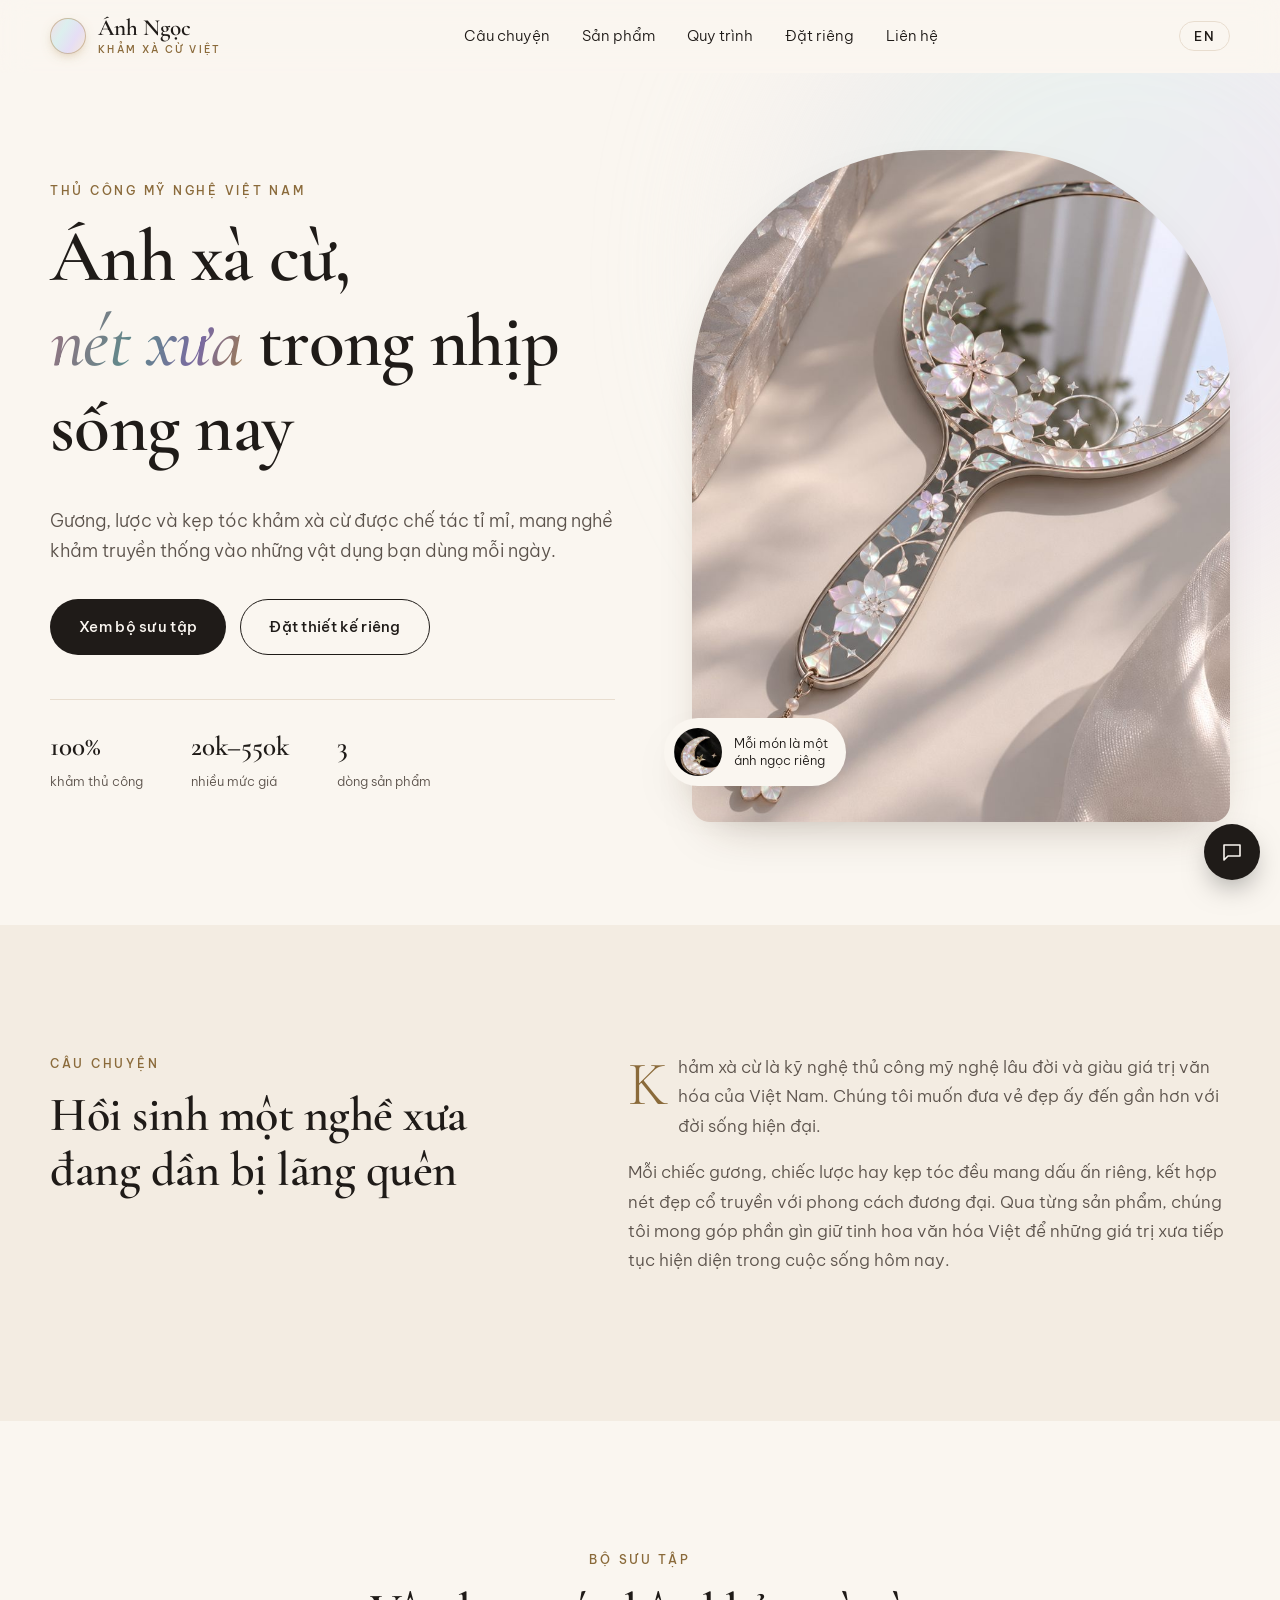
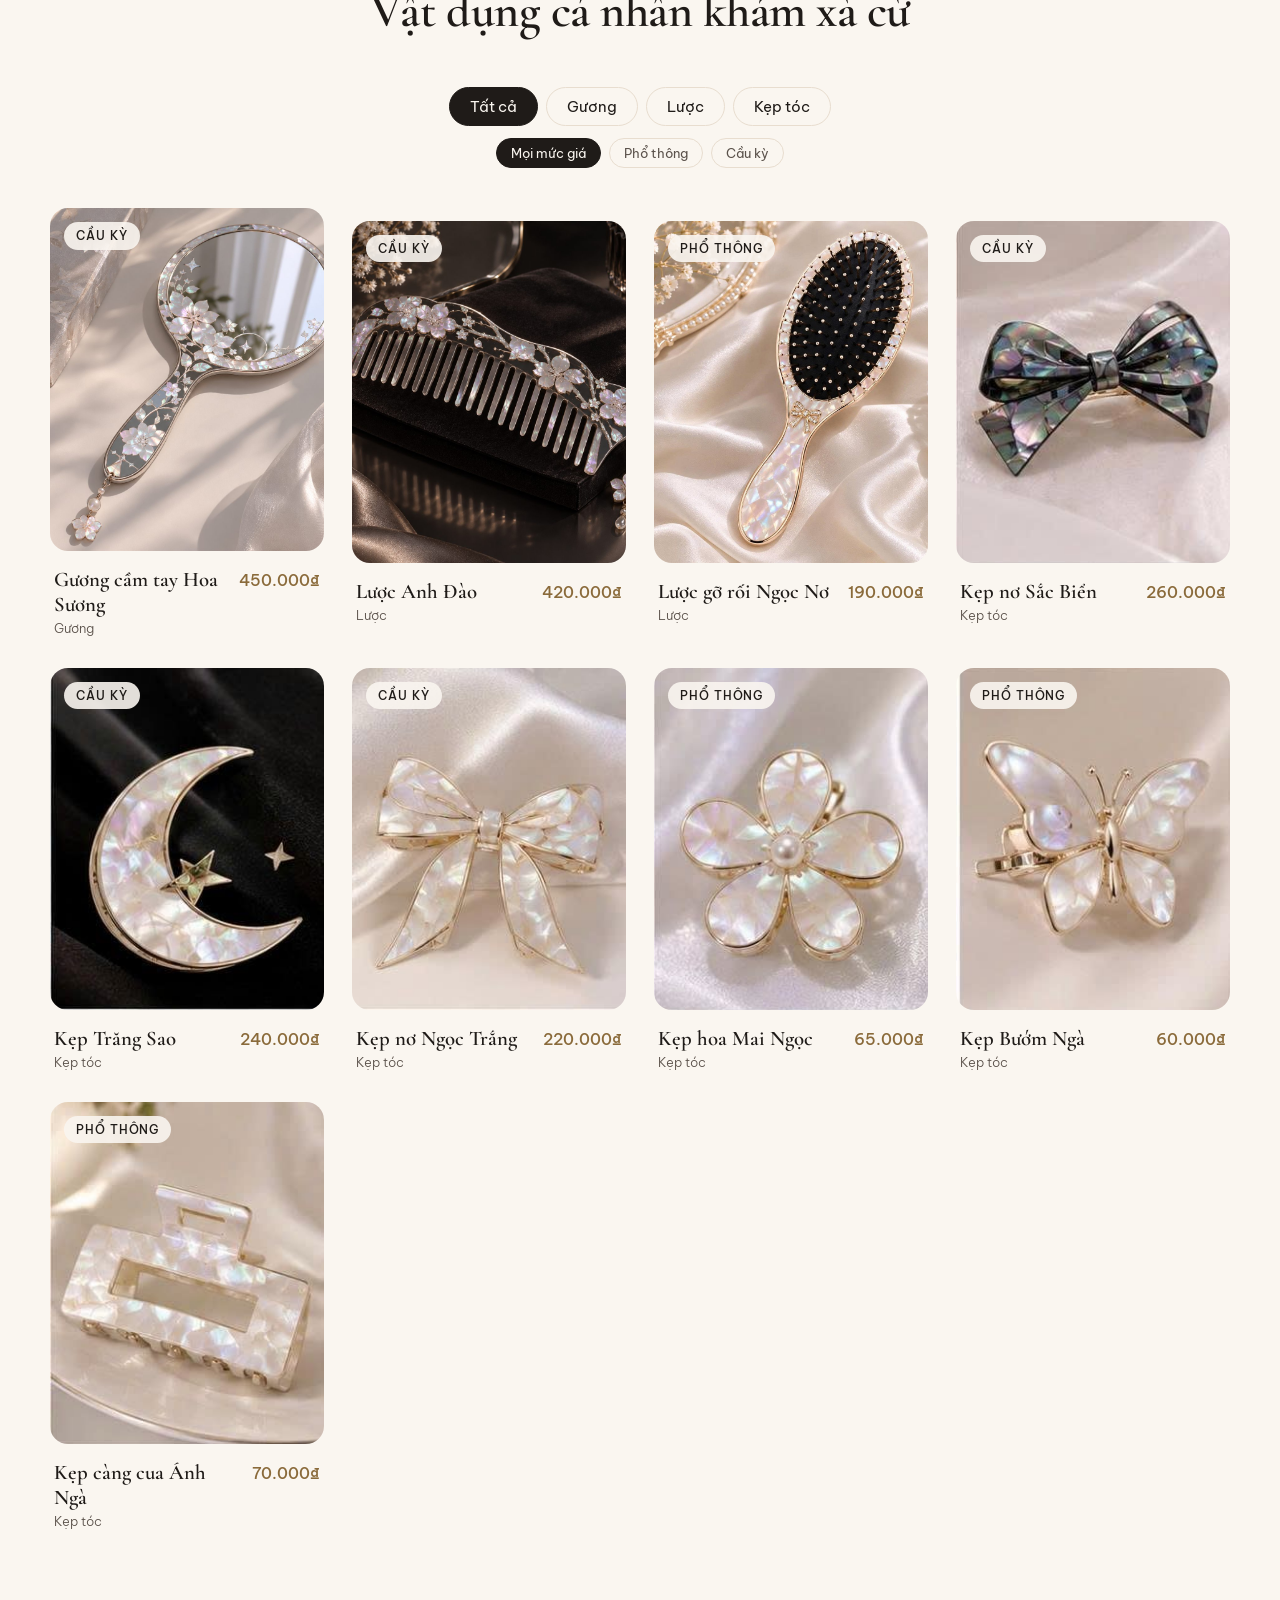
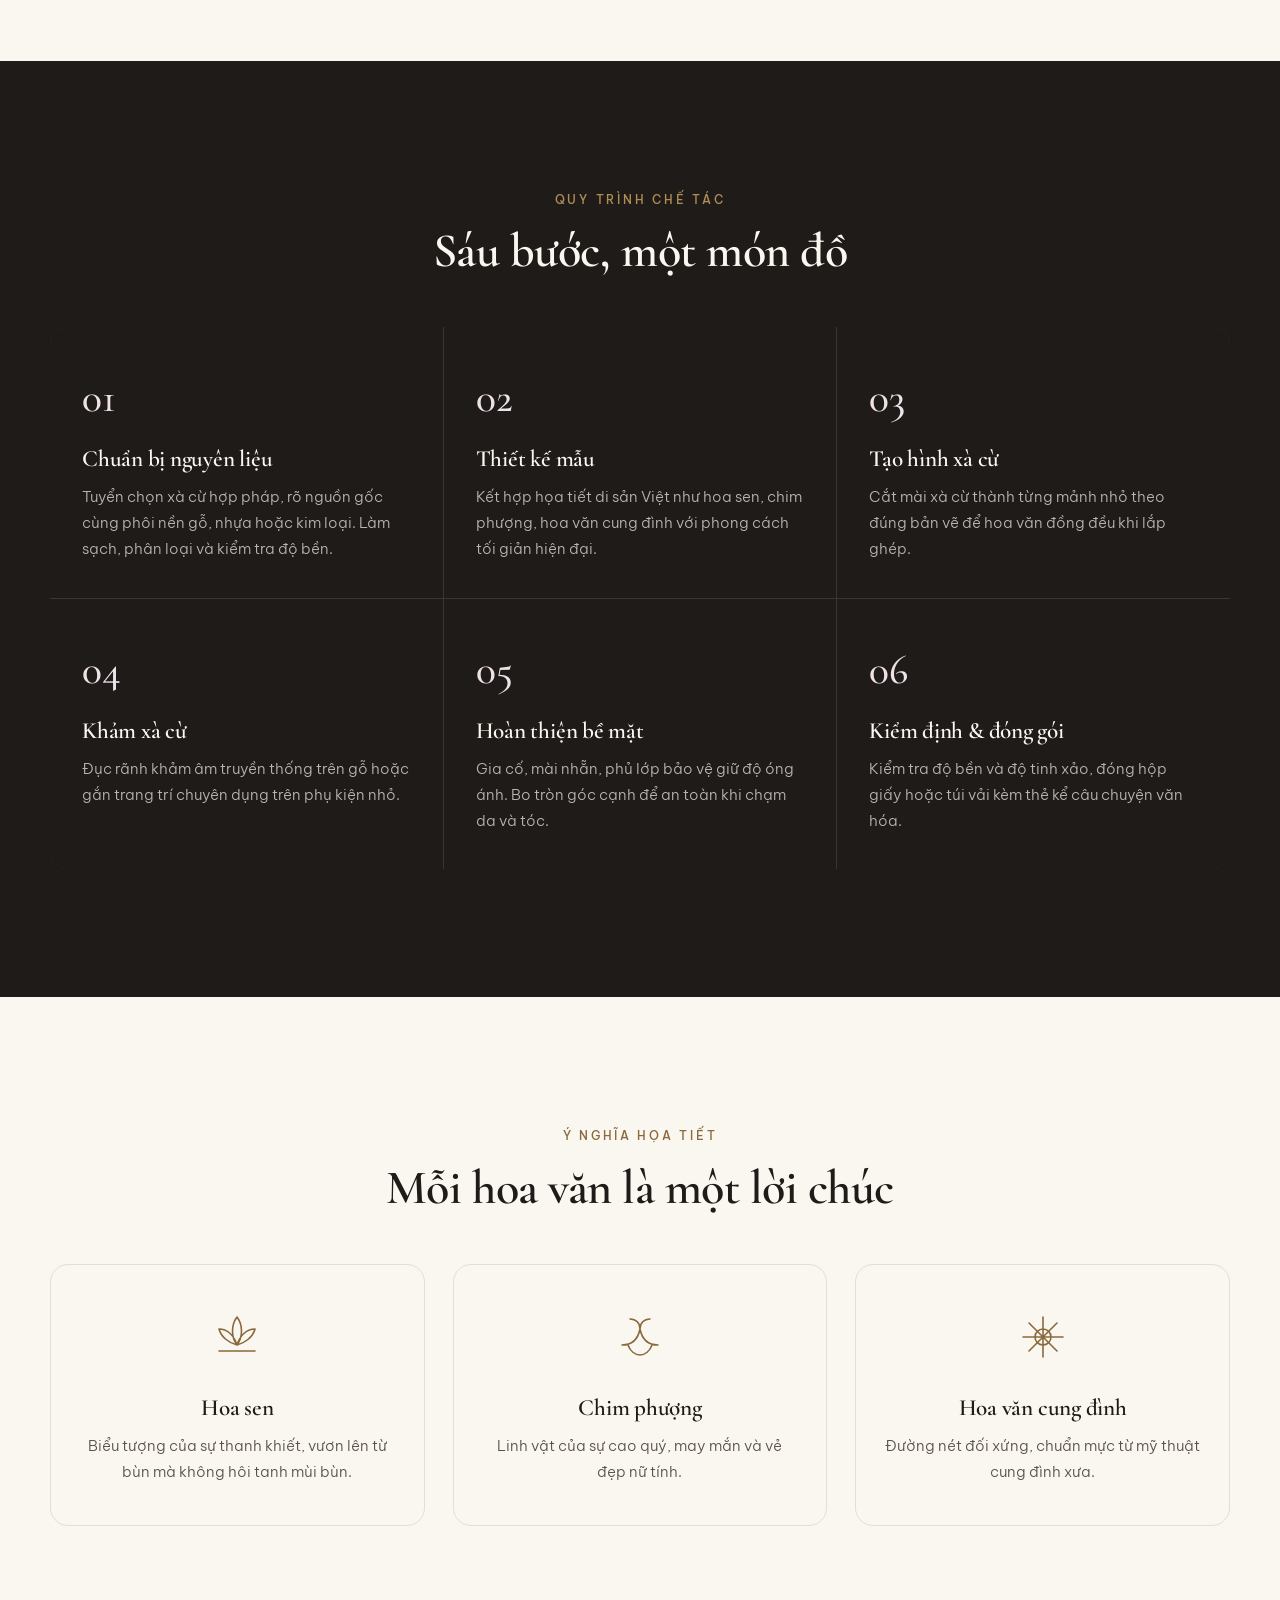
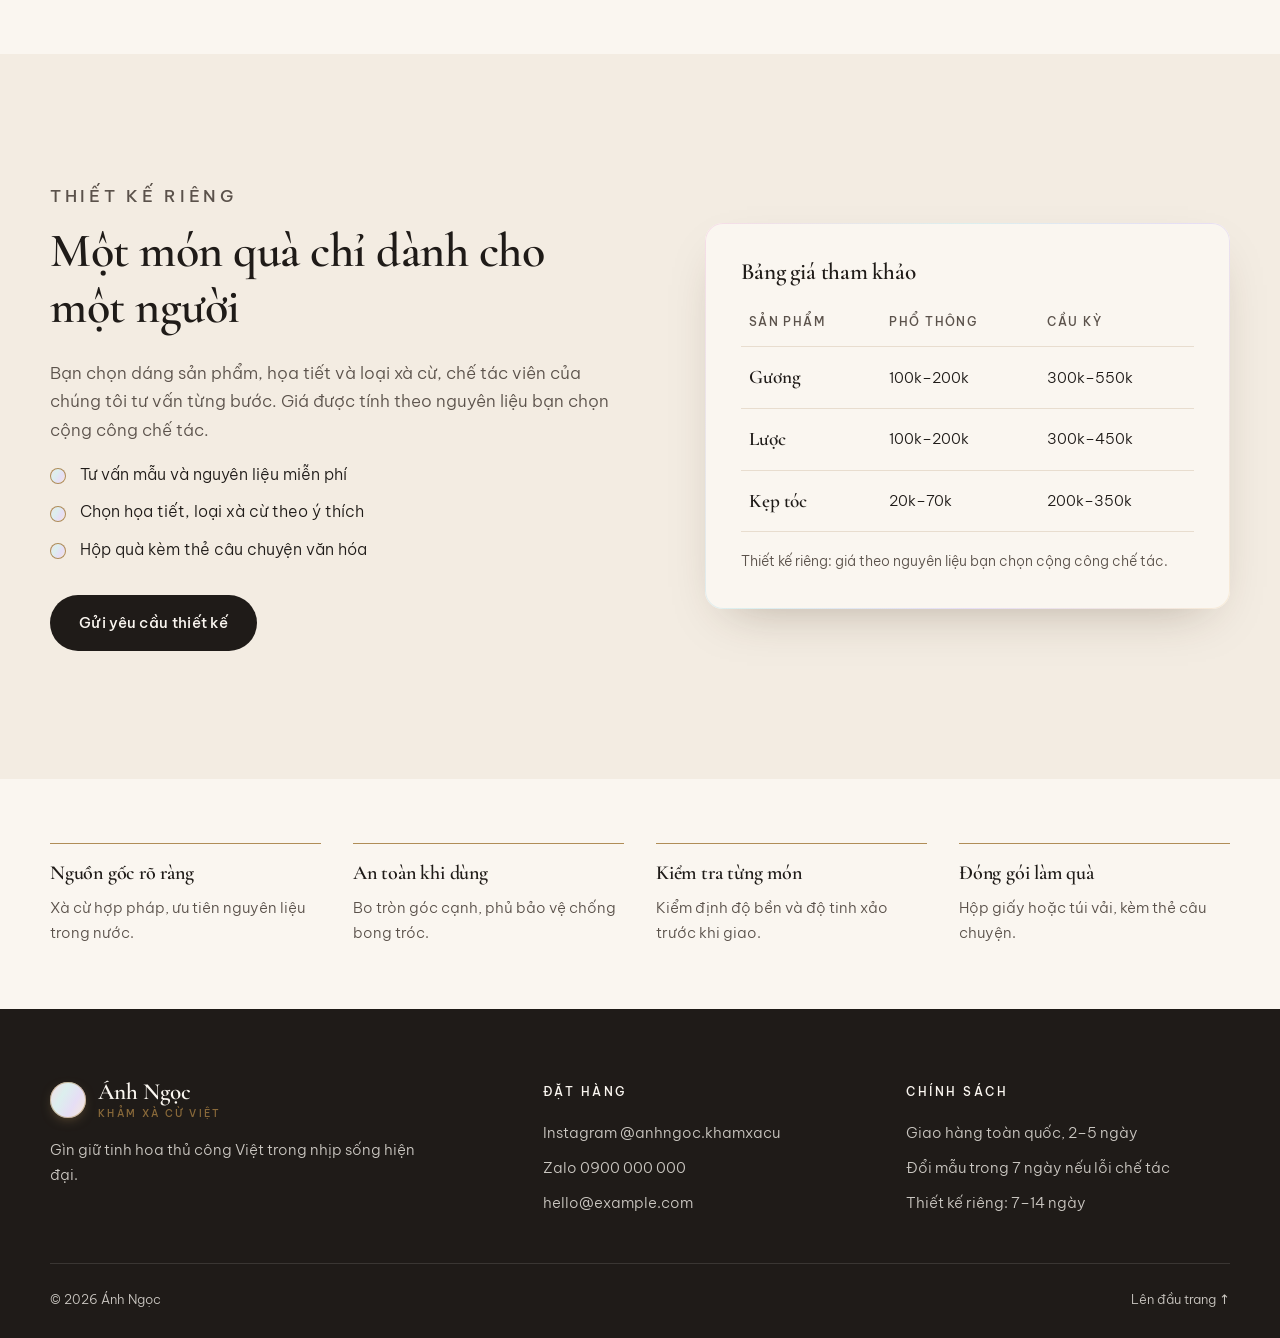
==== index.html @ ff285630 "Website khảm xà cừ: landing page và bộ sưu tập sản phẩm Co-Authored-By: Claude Opus 5.5 <noreply@ant" ====
<!DOCTYPE html>
<html lang="vi">
<head>
  <meta charset="UTF-8" />
  <meta name="viewport" content="width=device-width, initial-scale=1" />
  <title>Ánh Ngọc · Gương, lược, kẹp tóc khảm xà cừ thủ công Việt</title>
  <meta name="description" content="Gương, lược và kẹp tóc khảm xà cừ thủ công. Nghề khảm truyền thống Việt Nam trong thiết kế hiện đại. Nhận đặt thiết kế riêng." />
  <meta property="og:title" content="Ánh Ngọc · Khảm xà cừ Việt" />
  <meta property="og:description" content="Gương, lược, kẹp tóc khảm xà cừ thủ công, nét xưa cho nhịp sống nay." />
  <meta property="og:image" content="img/products/guong-01.jpg" />
  <meta property="og:type" content="website" />
  <link rel="icon" href="img/favicon.svg" type="image/svg+xml" />
  <link rel="preconnect" href="https://fonts.googleapis.com" />
  <link rel="preconnect" href="https://fonts.gstatic.com" crossorigin />
  <link href="https://fonts.googleapis.com/css2?family=Be+Vietnam+Pro:wght@300;400;500;600&family=Cormorant+Garamond:ital,wght@0,500;0,600;1,500&display=swap" rel="stylesheet" />
  <link rel="stylesheet" href="css/style.css" />
</head>
<body>

  <!-- ============ HEADER ============ -->
  <header class="header" id="top">
    <div class="container header__inner">
      <a href="#top" class="logo">
        <span class="logo__mark" aria-hidden="true"></span>
        <span class="logo__text"><span data-brand>Ánh Ngọc</span><small data-i18n="tagline">Khảm xà cừ Việt</small></span>
      </a>
      <nav class="nav" id="nav">
        <a href="#cau-chuyen" data-i18n="nav.story">Câu chuyện</a>
        <a href="#bo-suu-tap" data-i18n="nav.shop">Sản phẩm</a>
        <a href="#quy-trinh" data-i18n="nav.process">Quy trình</a>
        <a href="#dat-rieng" data-i18n="nav.custom">Đặt riêng</a>
        <a href="#lien-he" data-i18n="nav.contact">Liên hệ</a>
      </nav>
      <div class="header__actions">
        <button class="lang" id="langToggle" aria-label="Đổi ngôn ngữ / Switch language">EN</button>
        <button class="burger" id="burger" aria-label="Menu" aria-expanded="false"><span></span><span></span></button>
      </div>
    </div>
  </header>

  <main>
    <!-- ============ HERO ============ -->
    <section class="hero">
      <div class="container hero__inner">
        <div class="hero__text reveal">
          <p class="eyebrow" data-i18n="hero.eyebrow">Thủ công mỹ nghệ Việt Nam</p>
          <h1 data-i18n="hero.title">Ánh xà cừ,<br /><em>nét xưa</em> trong nhịp sống nay</h1>
          <p class="lead" data-i18n="hero.lead">Gương, lược và kẹp tóc khảm xà cừ được chế tác tỉ mỉ, mang nghề khảm truyền thống vào những vật dụng bạn dùng mỗi ngày.</p>
          <div class="hero__cta">
            <a href="#bo-suu-tap" class="btn btn--primary" data-i18n="hero.cta1">Xem bộ sưu tập</a>
            <a href="#dat-rieng" class="btn btn--ghost" data-i18n="hero.cta2">Đặt thiết kế riêng</a>
          </div>
          <ul class="hero__facts">
            <li><strong>100%</strong><span data-i18n="hero.f1">khảm thủ công</span></li>
            <li><strong>20k–550k</strong><span data-i18n="hero.f2">nhiều mức giá</span></li>
            <li><strong>3</strong><span data-i18n="hero.f3">dòng sản phẩm</span></li>
          </ul>
        </div>
        <div class="hero__media reveal">
          <div class="hero__frame">
            <img src="img/products/guong-01.jpg" alt="Gương cầm tay khảm xà cừ hoa trắng" width="1200" height="1100" fetchpriority="high" />
          </div>
          <div class="hero__badge">
            <img src="img/products/kep-02.jpg" alt="" />
            <span data-i18n="hero.badge">Mỗi món là một<br />ánh ngọc riêng</span>
          </div>
        </div>
      </div>
    </section>

    <!-- ============ CÂU CHUYỆN ============ -->
    <section class="section story" id="cau-chuyen">
      <div class="container story__inner">
        <div class="story__title reveal">
          <p class="eyebrow" data-i18n="story.eyebrow">Câu chuyện</p>
          <h2 data-i18n="story.title">Hồi sinh một nghề xưa đang dần bị lãng quên</h2>
        </div>
        <div class="story__body reveal">
          <p data-i18n="story.p1">Khảm xà cừ là kỹ nghệ thủ công mỹ nghệ lâu đời và giàu giá trị văn hóa của Việt Nam. Chúng tôi muốn đưa vẻ đẹp ấy đến gần hơn với đời sống hiện đại.</p>
          <p data-i18n="story.p2">Mỗi chiếc gương, chiếc lược hay kẹp tóc đều mang dấu ấn riêng, kết hợp nét đẹp cổ truyền với phong cách đương đại. Qua từng sản phẩm, chúng tôi mong góp phần gìn giữ tinh hoa văn hóa Việt để những giá trị xưa tiếp tục hiện diện trong cuộc sống hôm nay.</p>
        </div>
      </div>
    </section>

    <!-- ============ BỘ SƯU TẬP ============ -->
    <section class="section shop" id="bo-suu-tap">
      <div class="container">
        <div class="section__head reveal">
          <p class="eyebrow" data-i18n="shop.eyebrow">Bộ sưu tập</p>
          <h2 data-i18n="shop.title">Vật dụng cá nhân khảm xà cừ</h2>
        </div>
        <div class="filters reveal" role="toolbar" aria-label="Lọc sản phẩm">
          <div class="filters__group" id="catFilter">
            <button class="chip is-active" data-cat="all" data-i18n="shop.all">Tất cả</button>
            <button class="chip" data-cat="guong" data-i18n="cat.guong">Gương</button>
            <button class="chip" data-cat="luoc" data-i18n="cat.luoc">Lược</button>
            <button class="chip" data-cat="kep" data-i18n="cat.kep">Kẹp tóc</button>
          </div>
          <div class="filters__group" id="tierFilter">
            <button class="chip chip--sm is-active" data-tier="all" data-i18n="shop.allTiers">Mọi mức giá</button>
            <button class="chip chip--sm" data-tier="pho_thong" data-i18n="tier.pho_thong">Phổ thông</button>
            <button class="chip chip--sm" data-tier="cau_ky" data-i18n="tier.cau_ky">Cầu kỳ</button>
          </div>
        </div>
        <div class="grid" id="productGrid" aria-live="polite"></div>
        <p class="empty" id="emptyMsg" hidden data-i18n="shop.empty">Chưa có mẫu phù hợp, hãy đặt thiết kế riêng nhé.</p>
      </div>
    </section>

    <!-- ============ QUY TRÌNH ============ -->
    <section class="section process" id="quy-trinh">
      <div class="container">
        <div class="section__head reveal">
          <p class="eyebrow" data-i18n="process.eyebrow">Quy trình chế tác</p>
          <h2 data-i18n="process.title">Sáu bước, một món đồ</h2>
        </div>
        <ol class="steps">
          <li class="step reveal"><span class="step__no">01</span><h3 data-i18n="process.s1t">Chuẩn bị nguyên liệu</h3><p data-i18n="process.s1">Tuyển chọn xà cừ hợp pháp, rõ nguồn gốc cùng phôi nền gỗ, nhựa hoặc kim loại. Làm sạch, phân loại và kiểm tra độ bền.</p></li>
          <li class="step reveal"><span class="step__no">02</span><h3 data-i18n="process.s2t">Thiết kế mẫu</h3><p data-i18n="process.s2">Kết hợp họa tiết di sản Việt như hoa sen, chim phượng, hoa văn cung đình với phong cách tối giản hiện đại.</p></li>
          <li class="step reveal"><span class="step__no">03</span><h3 data-i18n="process.s3t">Tạo hình xà cừ</h3><p data-i18n="process.s3">Cắt mài xà cừ thành từng mảnh nhỏ theo đúng bản vẽ để hoa văn đồng đều khi lắp ghép.</p></li>
          <li class="step reveal"><span class="step__no">04</span><h3 data-i18n="process.s4t">Khảm xà cừ</h3><p data-i18n="process.s4">Đục rãnh khảm âm truyền thống trên gỗ hoặc gắn trang trí chuyên dụng trên phụ kiện nhỏ.</p></li>
          <li class="step reveal"><span class="step__no">05</span><h3 data-i18n="process.s5t">Hoàn thiện bề mặt</h3><p data-i18n="process.s5">Gia cố, mài nhẵn, phủ lớp bảo vệ giữ độ óng ánh. Bo tròn góc cạnh để an toàn khi chạm da và tóc.</p></li>
          <li class="step reveal"><span class="step__no">06</span><h3 data-i18n="process.s6t">Kiểm định &amp; đóng gói</h3><p data-i18n="process.s6">Kiểm tra độ bền và độ tinh xảo, đóng hộp giấy hoặc túi vải kèm thẻ kể câu chuyện văn hóa.</p></li>
        </ol>
      </div>
    </section>

    <!-- ============ HỌA TIẾT ============ -->
    <section class="section motifs">
      <div class="container">
        <div class="section__head reveal">
          <p class="eyebrow" data-i18n="motifs.eyebrow">Ý nghĩa họa tiết</p>
          <h2 data-i18n="motifs.title">Mỗi hoa văn là một lời chúc</h2>
        </div>
        <div class="motifs__grid">
          <article class="motif reveal">
            <svg viewBox="0 0 64 64" aria-hidden="true"><path d="M32 12c6 8 6 20 0 28-6-8-6-20 0-28zM32 40c-8-2-16-8-18-16 8 0 15 6 18 16zm0 0c8-2 16-8 18-16-8 0-15 6-18 16zM14 46h36"/></svg>
            <h3 data-i18n="motifs.m1t">Hoa sen</h3>
            <p data-i18n="motifs.m1">Biểu tượng của sự thanh khiết, vươn lên từ bùn mà không hôi tanh mùi bùn.</p>
          </article>
          <article class="motif reveal">
            <svg viewBox="0 0 64 64" aria-hidden="true"><path d="M14 40c10 0 16-6 18-16 2 10 8 16 18 16M32 24c0-6 4-10 10-10M32 24c0-6-4-10-10-10M20 40c2 6 7 10 12 10s10-4 12-10"/></svg>
            <h3 data-i18n="motifs.m2t">Chim phượng</h3>
            <p data-i18n="motifs.m2">Linh vật của sự cao quý, may mắn và vẻ đẹp nữ tính.</p>
          </article>
          <article class="motif reveal">
            <svg viewBox="0 0 64 64" aria-hidden="true"><path d="M12 32h40M32 12v40M18 18l28 28M46 18L18 46"/><circle cx="32" cy="32" r="8"/></svg>
            <h3 data-i18n="motifs.m3t">Hoa văn cung đình</h3>
            <p data-i18n="motifs.m3">Đường nét đối xứng, chuẩn mực từ mỹ thuật cung đình xưa.</p>
          </article>
        </div>
      </div>
    </section>

    <!-- ============ ĐẶT RIÊNG + BẢNG GIÁ ============ -->
    <section class="section custom" id="dat-rieng">
      <div class="container custom__inner">
        <div class="custom__text reveal">
          <p class="eyebrow" data-i18n="custom.eyebrow">Thiết kế riêng</p>
          <h2 data-i18n="custom.title">Một món quà chỉ dành cho một người</h2>
          <p data-i18n="custom.p">Bạn chọn dáng sản phẩm, họa tiết và loại xà cừ, chế tác viên của chúng tôi tư vấn từng bước. Giá được tính theo nguyên liệu bạn chọn cộng công chế tác.</p>
          <ul class="checks">
            <li data-i18n="custom.c1">Tư vấn mẫu và nguyên liệu miễn phí</li>
            <li data-i18n="custom.c2">Chọn họa tiết, loại xà cừ theo ý thích</li>
            <li data-i18n="custom.c3">Hộp quà kèm thẻ câu chuyện văn hóa</li>
          </ul>
          <a class="btn btn--primary" data-link="customOrderForm" target="_blank" rel="noopener" data-i18n="custom.cta">Gửi yêu cầu thiết kế</a>
        </div>
        <div class="pricing reveal">
          <h3 data-i18n="pricing.title">Bảng giá tham khảo</h3>
          <table>
            <thead><tr><th data-i18n="pricing.product">Sản phẩm</th><th data-i18n="tier.pho_thong">Phổ thông</th><th data-i18n="tier.cau_ky">Cầu kỳ</th></tr></thead>
            <tbody>
              <tr><td data-i18n="pricing.guong">Gương</td><td>100k–200k</td><td>300k–550k</td></tr>
              <tr><td data-i18n="pricing.luoc">Lược</td><td>100k–200k</td><td>300k–450k</td></tr>
              <tr><td data-i18n="pricing.kep">Kẹp tóc</td><td>20k–70k</td><td>200k–350k</td></tr>
            </tbody>
          </table>
          <p class="pricing__note" data-i18n="pricing.note">Thiết kế riêng: giá theo nguyên liệu bạn chọn cộng công chế tác.</p>
        </div>
      </div>
    </section>

    <!-- ============ CAM KẾT ============ -->
    <section class="section promise">
      <div class="container promise__grid">
        <div class="promise__item reveal"><h3 data-i18n="promise.t1">Nguồn gốc rõ ràng</h3><p data-i18n="promise.p1">Xà cừ hợp pháp, ưu tiên nguyên liệu trong nước.</p></div>
        <div class="promise__item reveal"><h3 data-i18n="promise.t2">An toàn khi dùng</h3><p data-i18n="promise.p2">Bo tròn góc cạnh, phủ bảo vệ chống bong tróc.</p></div>
        <div class="promise__item reveal"><h3 data-i18n="promise.t3">Kiểm tra từng món</h3><p data-i18n="promise.p3">Kiểm định độ bền và độ tinh xảo trước khi giao.</p></div>
        <div class="promise__item reveal"><h3 data-i18n="promise.t4">Đóng gói làm quà</h3><p data-i18n="promise.p4">Hộp giấy hoặc túi vải, kèm thẻ câu chuyện.</p></div>
      </div>
    </section>
  </main>

  <!-- ============ FOOTER / LIÊN HỆ ============ -->
  <footer class="footer" id="lien-he">
    <div class="container footer__inner">
      <div>
        <a href="#top" class="logo logo--light">
          <span class="logo__mark" aria-hidden="true"></span>
          <span class="logo__text"><span data-brand>Ánh Ngọc</span><small data-i18n="tagline">Khảm xà cừ Việt</small></span>
        </a>
        <p class="footer__about" data-i18n="footer.about">Gìn giữ tinh hoa thủ công Việt trong nhịp sống hiện đại.</p>
      </div>
      <div>
        <h4 data-i18n="footer.order">Đặt hàng</h4>
        <ul class="footer__links">
          <li><a data-link="instagram" target="_blank" rel="noopener">Instagram <span data-text="instagramHandle"></span></a></li>
          <li><a data-link="zalo" target="_blank" rel="noopener">Zalo <span data-text="phone"></span></a></li>
          <li><a data-link="email"><span data-text="email"></span></a></li>
        </ul>
      </div>
      <div>
        <h4 data-i18n="footer.policy">Chính sách</h4>
        <ul class="footer__links">
          <li data-i18n="footer.ship">Giao hàng toàn quốc, 2–5 ngày</li>
          <li data-i18n="footer.return">Đổi mẫu trong 7 ngày nếu lỗi chế tác</li>
          <li data-i18n="footer.customTime">Thiết kế riêng: 7–14 ngày</li>
        </ul>
      </div>
    </div>
    <div class="container footer__bottom">
      <span>© <span id="year"></span> <span data-brand>Ánh Ngọc</span></span>
      <a href="#top" data-i18n="footer.top">Lên đầu trang ↑</a>
    </div>
  </footer>

  <!-- ============ MODAL CHI TIẾT SẢN PHẨM ============ -->
  <dialog class="modal" id="productModal" aria-labelledby="modalTitle">
    <button class="modal__close" id="modalClose" aria-label="Đóng">×</button>
    <div class="modal__body">
      <div class="modal__media"><img id="modalImg" src="" alt="" /></div>
      <div class="modal__info">
        <p class="eyebrow" id="modalCat"></p>
        <h3 id="modalTitle"></h3>
        <p class="modal__price" id="modalPrice"></p>
        <p id="modalDesc"></p>
        <ul class="modal__meta">
          <li data-i18n="modal.m1">Khảm thủ công, mỗi món có vân ánh riêng</li>
          <li data-i18n="modal.m2">Đóng hộp quà kèm thẻ câu chuyện</li>
        </ul>
        <div class="modal__cta">
          <a class="btn btn--primary" data-link="instagram" target="_blank" rel="noopener" data-i18n="modal.ig">Đặt qua Instagram</a>
          <a class="btn btn--ghost" data-link="zalo" target="_blank" rel="noopener" data-i18n="modal.zalo">Chat Zalo</a>
        </div>
        <p class="modal__hint" data-i18n="modal.hint">Gửi tên mẫu cho chúng tôi để được tư vấn và báo phí ship.</p>
      </div>
    </div>
  </dialog>

  <a class="float-chat" data-link="zalo" target="_blank" rel="noopener" aria-label="Chat Zalo">
    <svg viewBox="0 0 24 24" aria-hidden="true"><path d="M4 5h16v11H8l-4 4z"/></svg>
  </a>

  <script src="js/data.js"></script>
  <script src="js/i18n.js"></script>
  <script src="js/main.js"></script>
</body>
</html>
---- css/style.css ----
/* ================= TOKENS ================= */
:root {
  --ivory: #faf6f0;
  --cream: #f3ece2;
  --sand: #e8ddcf;
  --ink: #1f1b18;
  --ink-soft: #5b524b;
  --gold: #b08d57;
  --gold-deep: #8a6a3a;
  --pearl: linear-gradient(120deg, #f6dce6 0%, #dcefee 35%, #e6def5 65%, #f7ead6 100%);
  --serif: "Cormorant Garamond", Georgia, serif;
  --sans: "Be Vietnam Pro", system-ui, -apple-system, "Segoe UI", sans-serif;
  --radius: 18px;
  --shadow: 0 20px 50px -24px rgba(60, 40, 20, .35);
  --container: 1180px;
}

*, *::before, *::after { box-sizing: border-box; }
html { scroll-behavior: smooth; scroll-padding-top: 80px; }
body {
  margin: 0;
  font-family: var(--sans);
  font-weight: 300;
  font-size: 16px;
  line-height: 1.7;
  color: var(--ink);
  background: var(--ivory);
  -webkit-font-smoothing: antialiased;
}
img { max-width: 100%; display: block; }
a { color: inherit; text-decoration: none; }
h1, h2, h3 { font-family: var(--serif); font-weight: 600; line-height: 1.15; margin: 0 0 .5em; letter-spacing: -.01em; }
h1 { font-size: clamp(2.6rem, 6vw, 4.6rem); }
h2 { font-size: clamp(2rem, 4vw, 3rem); }
h3 { font-size: 1.45rem; }
h1 em, h2 em { font-style: italic; font-weight: 500; background: linear-gradient(110deg, #9a6f7f 0%, #5f8a8c 45%, #7a6aa0 75%, #a07d4a 100%); -webkit-background-clip: text; background-clip: text; color: transparent; }
p { margin: 0 0 1em; }

.container { width: min(100% - 40px, var(--container)); margin-inline: auto; }
.section { padding: clamp(72px, 10vw, 128px) 0; }
.section__head { text-align: center; max-width: 640px; margin: 0 auto 48px; }
.eyebrow { font-size: .78rem; text-transform: uppercase; letter-spacing: .22em; color: var(--gold-deep); font-weight: 500; margin-bottom: 14px; }
.lead { font-size: 1.12rem; color: var(--ink-soft); max-width: 34em; }

/* ================= BUTTONS ================= */
.btn {
  display: inline-flex; align-items: center; justify-content: center;
  padding: 14px 28px; border-radius: 999px;
  font-weight: 500; font-size: .95rem; letter-spacing: .02em;
  transition: transform .25s, box-shadow .25s, background .25s, color .25s;
  cursor: pointer; border: 1px solid transparent;
}
.btn--primary { background: var(--ink); color: var(--ivory); }
.btn--primary:hover { transform: translateY(-2px); box-shadow: 0 12px 28px -12px rgba(31, 27, 24, .6); }
.btn--ghost { border-color: var(--ink); }
.btn--ghost:hover { background: var(--ink); color: var(--ivory); }

/* ================= HEADER ================= */
.header {
  position: sticky; top: 0; z-index: 50;
  background: rgba(250, 246, 240, .82);
  backdrop-filter: blur(14px); -webkit-backdrop-filter: blur(14px);
  border-bottom: 1px solid transparent;
  transition: border-color .3s;
}
.header.is-scrolled { border-color: var(--sand); }
.header__inner { display: flex; align-items: center; justify-content: space-between; height: 72px; gap: 24px; }
.logo { display: flex; align-items: center; gap: 12px; }
.logo__mark { width: 36px; height: 36px; border-radius: 50%; background: var(--pearl); box-shadow: inset 0 0 0 1px rgba(176, 141, 87, .5), 0 4px 14px -6px rgba(176, 141, 87, .8); position: relative; overflow: hidden; }
.logo__mark::after { content: ""; position: absolute; inset: 0; background: linear-gradient(120deg, transparent 30%, rgba(255,255,255,.9) 50%, transparent 70%); transform: translateX(-100%); animation: shine 4s ease-in-out infinite; }
.logo__text { display: flex; flex-direction: column; font-family: var(--serif); font-size: 1.45rem; font-weight: 600; line-height: 1; }
.logo__text small { font-family: var(--sans); font-size: .62rem; text-transform: uppercase; letter-spacing: .24em; color: var(--gold-deep); margin-top: 5px; font-weight: 500; }
.nav { display: flex; gap: 32px; font-size: .92rem; }
.nav a { position: relative; padding: 6px 0; }
.nav a::after { content: ""; position: absolute; left: 0; bottom: 0; width: 100%; height: 1px; background: var(--gold); transform: scaleX(0); transform-origin: left; transition: transform .3s; }
.nav a:hover::after { transform: scaleX(1); }
.header__actions { display: flex; align-items: center; gap: 10px; }
.lang { border: 1px solid var(--sand); background: transparent; border-radius: 999px; padding: 6px 14px; font: 500 .8rem var(--sans); letter-spacing: .1em; cursor: pointer; color: var(--ink); }
.lang:hover { border-color: var(--gold); }
.burger { display: none; width: 40px; height: 40px; border: 0; background: transparent; cursor: pointer; position: relative; }
.burger span { position: absolute; left: 10px; right: 10px; height: 1.5px; background: var(--ink); transition: transform .3s; }
.burger span:first-child { top: 16px; } .burger span:last-child { top: 23px; }
.burger[aria-expanded="true"] span:first-child { transform: translateY(3.5px) rotate(45deg); }
.burger[aria-expanded="true"] span:last-child { transform: translateY(-3.5px) rotate(-45deg); }

/* ================= HERO ================= */
.hero { padding: clamp(40px, 6vw, 80px) 0 clamp(64px, 8vw, 110px); position: relative; overflow: hidden; }
.hero::before { content: ""; position: absolute; width: 720px; height: 720px; right: -200px; top: -160px; background: var(--pearl); border-radius: 50%; filter: blur(80px); opacity: .55; z-index: -1; }
.hero__inner { display: grid; grid-template-columns: 1.05fr 1fr; gap: clamp(32px, 6vw, 80px); align-items: center; }
.hero__cta { display: flex; gap: 14px; flex-wrap: wrap; margin: 32px 0 44px; }
.hero__facts { list-style: none; padding: 24px 0 0; margin: 0; display: flex; gap: clamp(20px, 4vw, 48px); border-top: 1px solid var(--sand); }
.hero__facts li { display: flex; flex-direction: column; }
.hero__facts strong { font-family: var(--serif); font-size: 1.7rem; font-weight: 600; }
.hero__facts span { font-size: .82rem; color: var(--ink-soft); }
.hero__media { position: relative; }
.hero__frame { border-radius: 240px 240px var(--radius) var(--radius); overflow: hidden; box-shadow: var(--shadow); aspect-ratio: 4 / 5; }
.hero__frame img { width: 100%; height: 100%; object-fit: cover; transition: transform 1.2s ease; }
.hero__media:hover .hero__frame img { transform: scale(1.04); }
.hero__badge { position: absolute; left: -28px; bottom: 36px; display: flex; align-items: center; gap: 12px; background: var(--ivory); padding: 10px 18px 10px 10px; border-radius: 999px; box-shadow: var(--shadow); font-size: .82rem; line-height: 1.35; }
.hero__badge img { width: 48px; height: 48px; border-radius: 50%; object-fit: cover; }

/* ================= STORY ================= */
.story { background: var(--cream); }
.story__inner { display: grid; grid-template-columns: 1fr 1.2fr; gap: clamp(32px, 6vw, 96px); align-items: start; }
.story__body p { font-size: 1.08rem; color: var(--ink-soft); }
.story__body p:first-child::first-letter { font-family: var(--serif); font-size: 3.6em; float: left; line-height: .85; padding: 6px 10px 0 0; color: var(--gold-deep); }

/* ================= SHOP ================= */
.filters { display: flex; flex-direction: column; align-items: center; gap: 12px; margin-bottom: 40px; }
.filters__group { display: flex; gap: 8px; flex-wrap: wrap; justify-content: center; }
.chip { border: 1px solid var(--sand); background: transparent; padding: 9px 20px; border-radius: 999px; font: 400 .92rem var(--sans); cursor: pointer; color: var(--ink); transition: all .25s; }
.chip--sm { padding: 6px 14px; font-size: .8rem; color: var(--ink-soft); }
.chip:hover { border-color: var(--gold); }
.chip.is-active { background: var(--ink); color: var(--ivory); border-color: var(--ink); }
.grid { display: grid; grid-template-columns: repeat(auto-fill, minmax(250px, 1fr)); gap: 28px; }
.card { cursor: pointer; text-align: left; background: none; border: 0; padding: 0; font: inherit; color: inherit; animation: fadeUp .5s both; }
.card__media { position: relative; aspect-ratio: 4 / 5; border-radius: var(--radius); overflow: hidden; background: var(--cream); }
.card__media img { width: 100%; height: 100%; object-fit: cover; transition: transform .8s ease; }
.card__media::after { content: ""; position: absolute; inset: 0; background: linear-gradient(115deg, transparent 35%, rgba(255,255,255,.45) 50%, transparent 65%); transform: translateX(-120%); transition: transform .9s ease; mix-blend-mode: soft-light; }
.card:hover .card__media img, .card:focus-visible .card__media img { transform: scale(1.06); }
.card:hover .card__media::after { transform: translateX(120%); }
.card__tag { position: absolute; top: 14px; left: 14px; background: rgba(250, 246, 240, .9); padding: 4px 12px; border-radius: 999px; font-size: .72rem; letter-spacing: .08em; text-transform: uppercase; font-weight: 500; }
.card__body { padding: 16px 4px 0; display: flex; justify-content: space-between; gap: 12px; align-items: baseline; }
.card__name { font-family: var(--serif); font-size: 1.3rem; font-weight: 600; line-height: 1.2; }
.card__cat { font-size: .8rem; color: var(--ink-soft); }
.card__price { font-weight: 500; white-space: nowrap; color: var(--gold-deep); }
.empty { text-align: center; color: var(--ink-soft); }

/* ================= PROCESS ================= */
.process { background: var(--ink); color: var(--ivory); }
.process .eyebrow { color: var(--gold); }
.steps { list-style: none; padding: 0; margin: 0; display: grid; grid-template-columns: repeat(3, 1fr); gap: 1px; background: rgba(250, 246, 240, .12); border-radius: var(--radius); overflow: hidden; }
.step { background: var(--ink); padding: 36px 32px; transition: background .3s; }
.step:hover { background: #2a2420; }
.step__no { font-family: var(--serif); font-size: 2.6rem; font-weight: 500; display: block; margin-bottom: 12px; background: var(--pearl); -webkit-background-clip: text; background-clip: text; color: transparent; }
.step p { color: rgba(250, 246, 240, .7); font-size: .95rem; margin: 0; }

/* ================= MOTIFS ================= */
.motifs__grid { display: grid; grid-template-columns: repeat(3, 1fr); gap: 28px; }
.motif { text-align: center; padding: 40px 28px; border: 1px solid var(--sand); border-radius: var(--radius); transition: transform .3s, box-shadow .3s; background: var(--ivory); }
.motif:hover { transform: translateY(-6px); box-shadow: var(--shadow); }
.motif svg { width: 64px; height: 64px; margin: 0 auto 18px; fill: none; stroke: var(--gold-deep); stroke-width: 1.6; stroke-linecap: round; stroke-linejoin: round; }
.motif p { color: var(--ink-soft); font-size: .95rem; margin: 0; }

/* ================= CUSTOM + PRICING ================= */
.custom { background: var(--cream); }
.custom__inner { display: grid; grid-template-columns: 1.1fr 1fr; gap: clamp(32px, 6vw, 80px); align-items: center; }
.custom__text > p { color: var(--ink-soft); font-size: 1.05rem; }
.checks { list-style: none; padding: 0; margin: 0 0 32px; }
.checks li { padding-left: 30px; position: relative; margin-bottom: 10px; }
.checks li::before { content: ""; position: absolute; left: 0; top: .45em; width: 16px; height: 16px; border-radius: 50%; background: var(--pearl); box-shadow: inset 0 0 0 1px var(--gold); }
.pricing { background: var(--ivory); border-radius: var(--radius); padding: 36px; box-shadow: var(--shadow); position: relative; }
.pricing::before { content: ""; position: absolute; inset: 0; border-radius: inherit; padding: 1px; background: var(--pearl); -webkit-mask: linear-gradient(#000 0 0) content-box, linear-gradient(#000 0 0); -webkit-mask-composite: xor; mask-composite: exclude; pointer-events: none; }
.pricing table { width: 100%; border-collapse: collapse; font-size: .95rem; }
.pricing th, .pricing td { padding: 14px 8px; text-align: left; border-bottom: 1px solid var(--sand); }
.pricing th { font-weight: 500; font-size: .76rem; text-transform: uppercase; letter-spacing: .12em; color: var(--ink-soft); }
.pricing td:first-child { font-family: var(--serif); font-size: 1.2rem; font-weight: 600; }
.pricing__note { font-size: .85rem; color: var(--ink-soft); margin: 18px 0 0; }

/* ================= PROMISE ================= */
.promise { padding: 64px 0; }
.promise__grid { display: grid; grid-template-columns: repeat(4, 1fr); gap: 32px; }
.promise__item { border-top: 1px solid var(--gold); padding-top: 18px; }
.promise__item h3 { font-size: 1.25rem; }
.promise__item p { color: var(--ink-soft); font-size: .92rem; margin: 0; }

/* ================= FOOTER ================= */
.footer { background: var(--ink); color: rgba(250, 246, 240, .78); padding: 72px 0 28px; font-size: .92rem; }
.footer__inner { display: grid; grid-template-columns: 1.4fr 1fr 1fr; gap: 40px; padding-bottom: 48px; border-bottom: 1px solid rgba(250, 246, 240, .12); }
.logo--light { color: var(--ivory); }
.footer__about { margin-top: 18px; max-width: 26em; }
.footer h4 { color: var(--ivory); font-weight: 500; font-size: .78rem; text-transform: uppercase; letter-spacing: .2em; margin: 0 0 18px; }
.footer__links { list-style: none; padding: 0; margin: 0; display: grid; gap: 10px; }
.footer__links a:hover { color: var(--ivory); }
.footer__bottom { display: flex; justify-content: space-between; padding-top: 24px; font-size: .82rem; }

/* ================= MODAL ================= */
.modal { border: 0; padding: 0; border-radius: 24px; width: min(940px, calc(100% - 32px)); max-height: calc(100dvh - 32px); background: var(--ivory); color: var(--ink); box-shadow: 0 40px 80px -30px rgba(0,0,0,.5); }
.modal::backdrop { background: rgba(31, 27, 24, .55); backdrop-filter: blur(4px); }
.modal[open] { animation: pop .35s ease; }
.modal__body { display: grid; grid-template-columns: 1fr 1fr; }
.modal__media { background: var(--cream); }
.modal__media img { width: 100%; height: 100%; object-fit: cover; max-height: 620px; }
.modal__info { padding: 48px 40px; display: flex; flex-direction: column; }
.modal__info h3 { font-size: 2.1rem; }
.modal__price { font-size: 1.35rem; font-weight: 500; color: var(--gold-deep); }
.modal__info > p:not(.eyebrow):not(.modal__price) { color: var(--ink-soft); }
.modal__meta { padding-left: 18px; color: var(--ink-soft); font-size: .9rem; margin: 0 0 28px; }
.modal__cta { display: flex; gap: 10px; flex-wrap: wrap; }
.modal__hint { font-size: .8rem; color: var(--ink-soft); margin: 16px 0 0; }
.modal__close { position: absolute; top: 14px; right: 14px; z-index: 2; width: 40px; height: 40px; border-radius: 50%; border: 0; background: rgba(250, 246, 240, .92); font-size: 1.5rem; line-height: 1; cursor: pointer; color: var(--ink); }

/* ================= FLOAT CHAT ================= */
.float-chat { position: fixed; right: 20px; bottom: 20px; width: 56px; height: 56px; border-radius: 50%; background: var(--ink); display: grid; place-items: center; box-shadow: 0 12px 30px -10px rgba(0,0,0,.5); z-index: 40; transition: transform .25s; }
.float-chat:hover { transform: scale(1.08); }
.float-chat svg { width: 24px; height: 24px; fill: none; stroke: var(--ivory); stroke-width: 1.6; stroke-linejoin: round; }

/* ================= ANIMATIONS ================= */
.reveal { opacity: 0; transform: translateY(24px); transition: opacity .8s ease, transform .8s ease; }
.reveal.is-visible { opacity: 1; transform: none; }
@keyframes shine { 0%, 60% { transform: translateX(-100%); } 100% { transform: translateX(100%); } }
@keyframes fadeUp { from { opacity: 0; transform: translateY(16px); } to { opacity: 1; transform: none; } }
@keyframes pop { from { opacity: 0; transform: scale(.96); } to { opacity: 1; transform: none; } }
@media (prefers-reduced-motion: reduce) {
  *, *::before, *::after { animation: none !important; transition: none !important; }
  .reveal { opacity: 1; transform: none; }
}

/* ================= RESPONSIVE ================= */
@media (max-width: 960px) {
  .steps { grid-template-columns: repeat(2, 1fr); }
  .promise__grid { grid-template-columns: repeat(2, 1fr); }
}
@media (max-width: 860px) {
  .burger { display: block; }
  .nav { position: fixed; inset: 72px 0 auto; flex-direction: column; gap: 0; background: var(--ivory); padding: 8px 20px 24px; border-bottom: 1px solid var(--sand); transform: translateY(-120%); transition: transform .35s ease; z-index: -1; }
  .nav.is-open { transform: none; }
  .nav a { padding: 14px 0; border-bottom: 1px solid var(--sand); font-size: 1rem; }
  .hero__inner, .story__inner, .custom__inner { grid-template-columns: 1fr; }
  .hero__media { max-width: 440px; margin: 0 auto; width: 100%; }
  .hero__badge { left: 0; }
  .motifs__grid { grid-template-columns: 1fr; }
  .footer__inner { grid-template-columns: 1fr; }
  .modal__body { grid-template-columns: 1fr; }
  .modal__media img { max-height: 46vh; }
  .modal__info { padding: 28px 24px 32px; }
}
@media (max-width: 560px) {
  .grid { grid-template-columns: repeat(2, 1fr); gap: 16px; }
  .card__body { flex-direction: column; gap: 2px; padding-top: 10px; }
  .card__name { font-size: 1.1rem; }
  .steps, .promise__grid { grid-template-columns: 1fr; }
  .hero__facts strong { font-size: 1.35rem; }
  .pricing { padding: 24px 18px; }
  .footer__bottom { flex-direction: column; gap: 8px; }
}
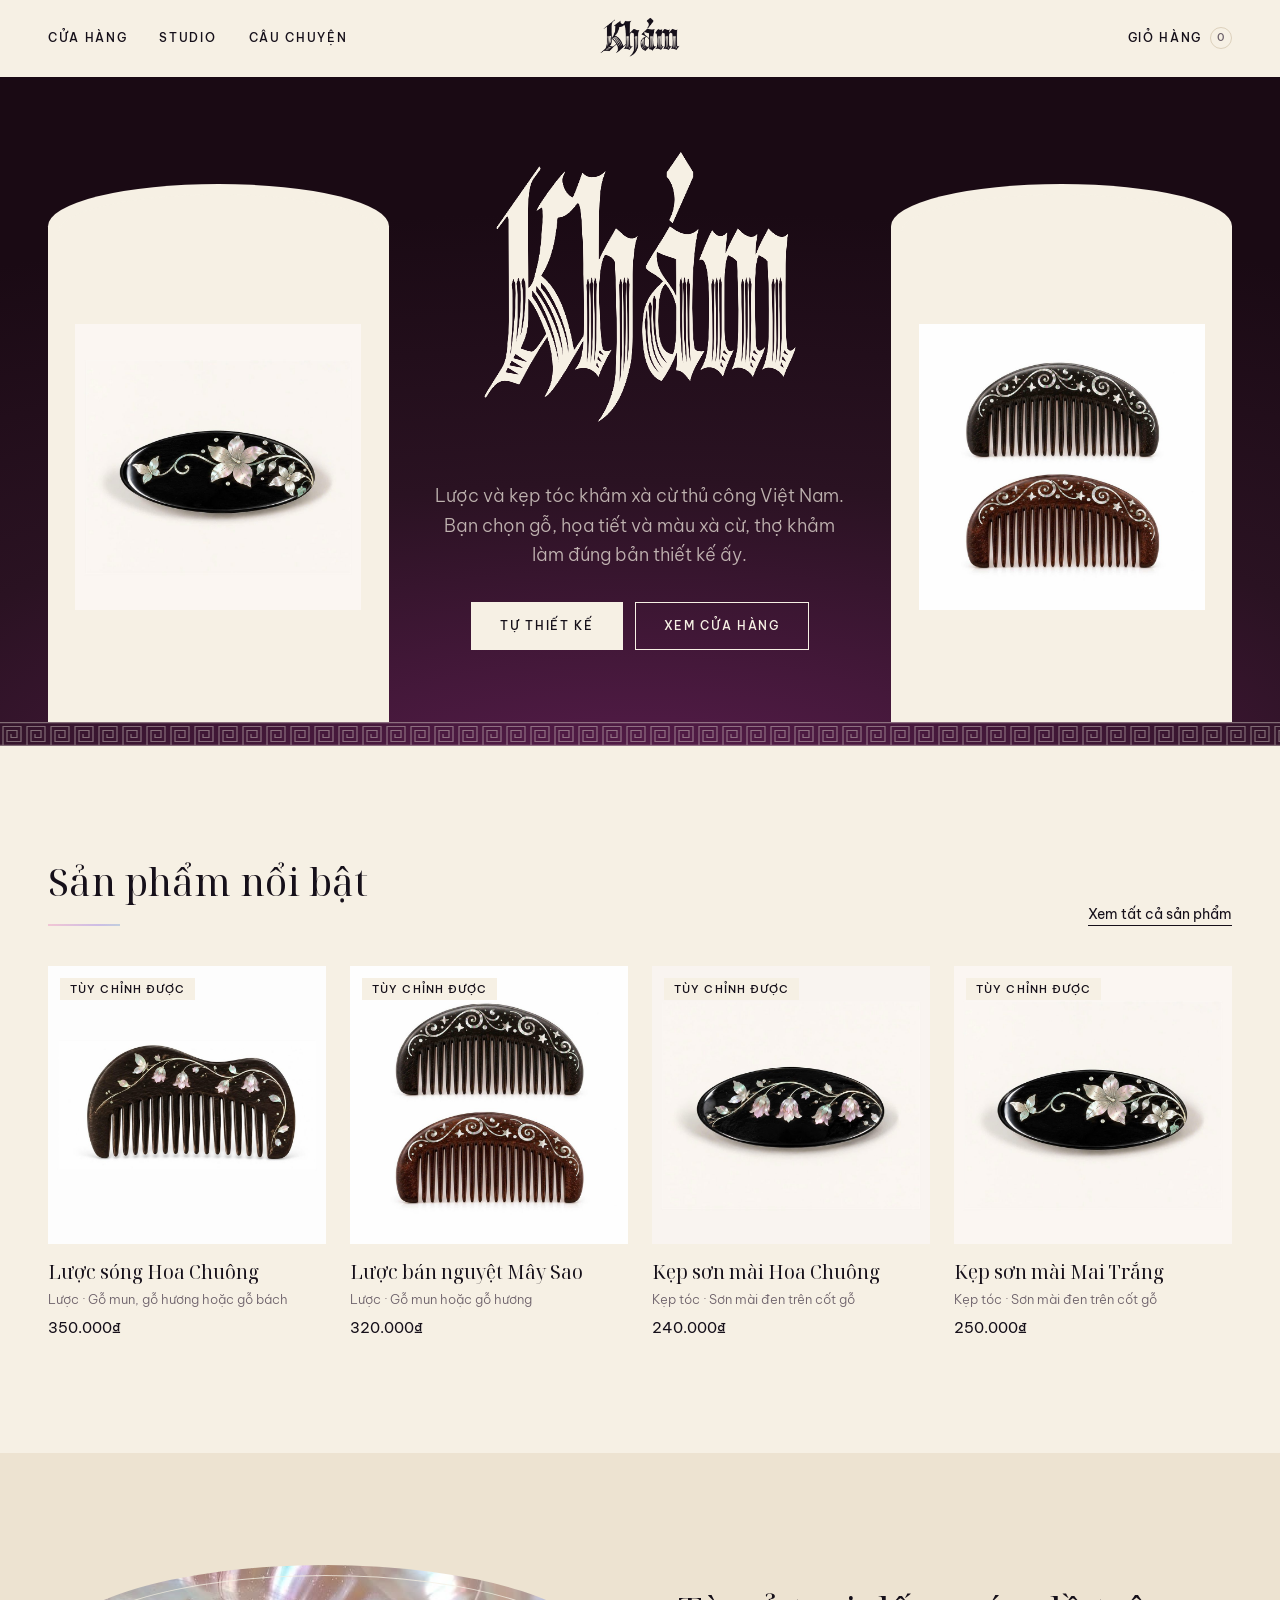
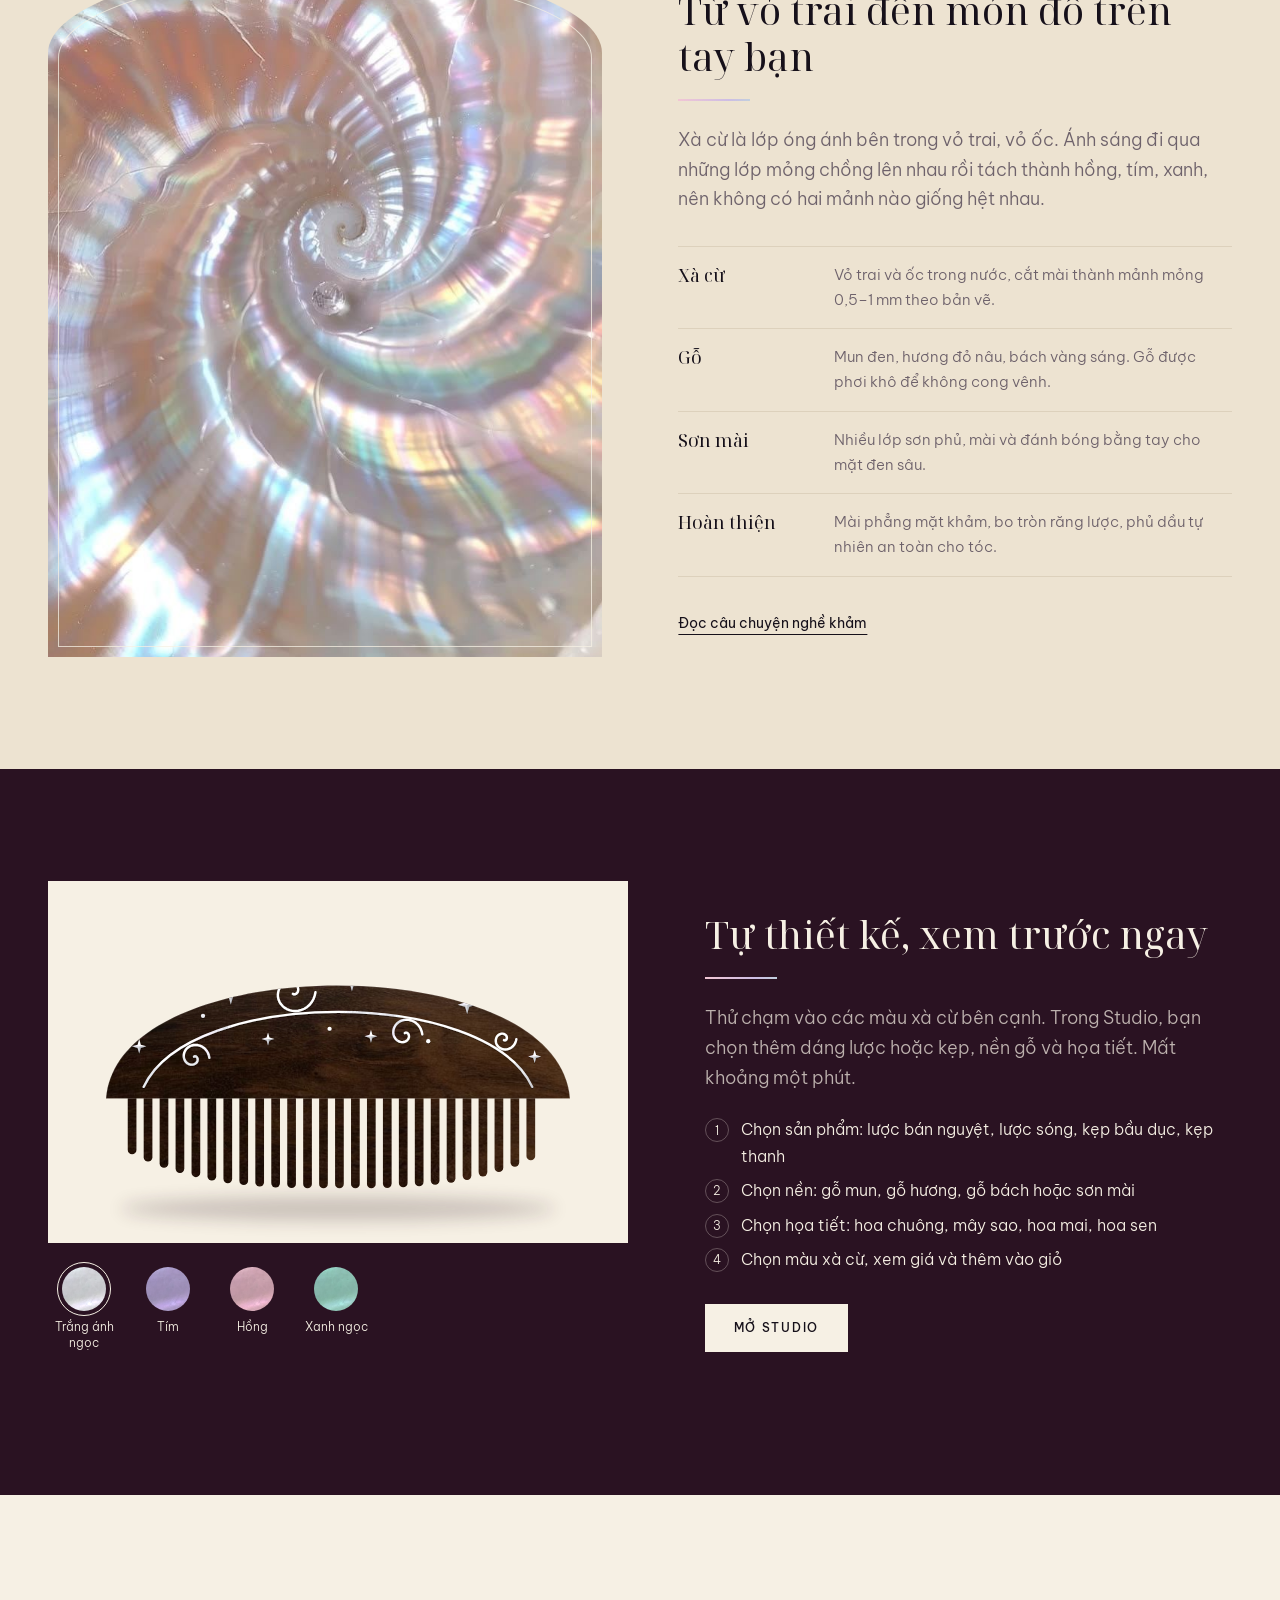
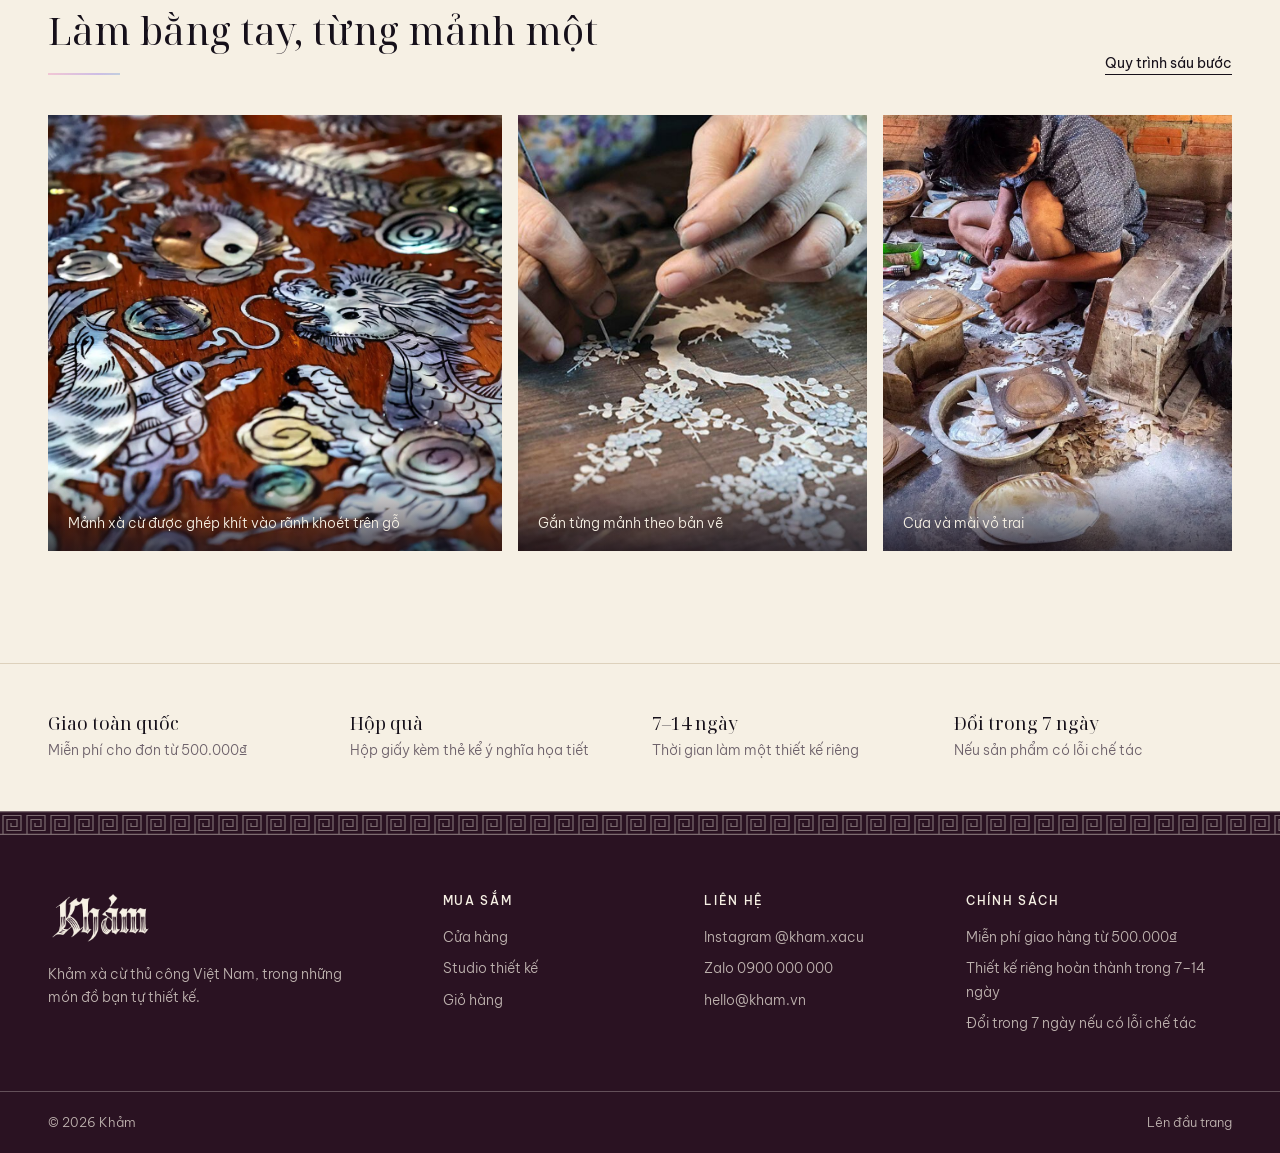
==== commit ceab865e: "Thương hiệu Khảm: 5 trang, Studio thiết kế xem trước trực tiếp, giỏ hàng - Trang chủ, Cửa hàng, Stud" ====
--- a/index.html
+++ b/index.html
@@ -3,257 +3,117 @@
 <head>
   <meta charset="UTF-8" />
   <meta name="viewport" content="width=device-width, initial-scale=1" />
-  <title>Ánh Ngọc · Gương, lược, kẹp tóc khảm xà cừ thủ công Việt</title>
-  <meta name="description" content="Gương, lược và kẹp tóc khảm xà cừ thủ công. Nghề khảm truyền thống Việt Nam trong thiết kế hiện đại. Nhận đặt thiết kế riêng." />
-  <meta property="og:title" content="Ánh Ngọc · Khảm xà cừ Việt" />
-  <meta property="og:description" content="Gương, lược, kẹp tóc khảm xà cừ thủ công, nét xưa cho nhịp sống nay." />
-  <meta property="og:image" content="img/products/guong-01.jpg" />
-  <meta property="og:type" content="website" />
+  <title>Khảm · Lược và kẹp tóc khảm xà cừ, tự thiết kế theo ý bạn</title>
+  <meta name="description" content="Khảm: lược, kẹp tóc khảm xà cừ thủ công Việt Nam. Tự chọn gỗ, họa tiết, màu xà cừ trong Studio và xem trước ngay." />
+  <meta property="og:title" content="Khảm · Khảm xà cừ, thiết kế theo ý bạn" />
+  <meta property="og:image" content="img/mockup/m02-sq.jpg" />
   <link rel="icon" href="img/favicon.svg" type="image/svg+xml" />
   <link rel="preconnect" href="https://fonts.googleapis.com" />
   <link rel="preconnect" href="https://fonts.gstatic.com" crossorigin />
-  <link href="https://fonts.googleapis.com/css2?family=Be+Vietnam+Pro:wght@300;400;500;600&family=Cormorant+Garamond:ital,wght@0,500;0,600;1,500&display=swap" rel="stylesheet" />
+  <link href="https://fonts.googleapis.com/css2?family=Be+Vietnam+Pro:wght@300;400;500&family=Noto+Serif+Display:ital,wght@0,400;0,500;1,400&display=swap" rel="stylesheet" />
   <link rel="stylesheet" href="css/style.css" />
 </head>
-<body>
+<body data-page="home">
+  <main id="main">
+    <!-- HERO -->
+    <section class="hero on-dark">
+      <div class="container hero__inner">
+        <a class="hero__arch arch" href="cua-hang.html?item=kep-son-mai-mai-trang" aria-label="Kẹp sơn mài Mai Trắng">
+          <img src="img/mockup/m06-sq.jpg" alt="" />
+        </a>
+        <div class="hero__center fade-in">
+          <img class="logo-big" src="img/brand/logo-ivory.png" alt="Khảm" width="600" height="320" />
+          <p class="lead">Lược và kẹp tóc khảm xà cừ thủ công Việt Nam. Bạn chọn gỗ, họa tiết và màu xà cừ, thợ khảm làm đúng bản thiết kế ấy.</p>
+          <div class="hero__ctas">
+            <a class="btn btn--primary btn--light" href="studio.html">Tự thiết kế</a>
+            <a class="btn btn--ghost btn--light" href="cua-hang.html">Xem cửa hàng</a>
+          </div>
+        </div>
+        <a class="hero__arch arch" href="cua-hang.html?item=luoc-trang-may-sao" aria-label="Lược bán nguyệt Mây Sao">
+          <img src="img/mockup/m04-sq.jpg" alt="" />
+        </a>
+      </div>
+      <div class="band band--inverse" aria-hidden="true"></div>
+    </section>
 
-  <!-- ============ HEADER ============ -->
-  <header class="header" id="top">
-    <div class="container header__inner">
-      <a href="#top" class="logo">
-        <span class="logo__mark" aria-hidden="true"></span>
-        <span class="logo__text"><span data-brand>Ánh Ngọc</span><small data-i18n="tagline">Khảm xà cừ Việt</small></span>
-      </a>
-      <nav class="nav" id="nav">
-        <a href="#cau-chuyen" data-i18n="nav.story">Câu chuyện</a>
-        <a href="#bo-suu-tap" data-i18n="nav.shop">Sản phẩm</a>
-        <a href="#quy-trinh" data-i18n="nav.process">Quy trình</a>
-        <a href="#dat-rieng" data-i18n="nav.custom">Đặt riêng</a>
-        <a href="#lien-he" data-i18n="nav.contact">Liên hệ</a>
-      </nav>
-      <div class="header__actions">
-        <button class="lang" id="langToggle" aria-label="Đổi ngôn ngữ / Switch language">EN</button>
-        <button class="burger" id="burger" aria-label="Menu" aria-expanded="false"><span></span><span></span></button>
+    <!-- SẢN PHẨM NỔI BẬT -->
+    <section class="section container">
+      <div class="section-head">
+        <div><h2 class="h2">Sản phẩm nổi bật</h2><span class="sheen-rule"></span></div>
+        <a class="link" href="cua-hang.html">Xem tất cả sản phẩm</a>
       </div>
-    </div>
-  </header>
+      <div class="grid" id="featured"></div>
+    </section>
 
-  <main>
-    <!-- ============ HERO ============ -->
-    <section class="hero">
-      <div class="container hero__inner">
-        <div class="hero__text reveal">
-          <p class="eyebrow" data-i18n="hero.eyebrow">Thủ công mỹ nghệ Việt Nam</p>
-          <h1 data-i18n="hero.title">Ánh xà cừ,<br /><em>nét xưa</em> trong nhịp sống nay</h1>
-          <p class="lead" data-i18n="hero.lead">Gương, lược và kẹp tóc khảm xà cừ được chế tác tỉ mỉ, mang nghề khảm truyền thống vào những vật dụng bạn dùng mỗi ngày.</p>
-          <div class="hero__cta">
-            <a href="#bo-suu-tap" class="btn btn--primary" data-i18n="hero.cta1">Xem bộ sưu tập</a>
-            <a href="#dat-rieng" class="btn btn--ghost" data-i18n="hero.cta2">Đặt thiết kế riêng</a>
-          </div>
-          <ul class="hero__facts">
-            <li><strong>100%</strong><span data-i18n="hero.f1">khảm thủ công</span></li>
-            <li><strong>20k–550k</strong><span data-i18n="hero.f2">nhiều mức giá</span></li>
-            <li><strong>3</strong><span data-i18n="hero.f3">dòng sản phẩm</span></li>
+    <!-- CÂU CHUYỆN CHẤT LIỆU -->
+    <section class="section" style="background: var(--ivory-2)">
+      <div class="container split">
+        <figure class="split__media"><div class="arch"><img src="img/texture/nacre-spiral.jpg" alt="Cận cảnh mặt trong vỏ trai óng ánh" loading="lazy" /></div></figure>
+        <div>
+          <h2 class="h2">Từ vỏ trai đến món đồ trên tay bạn</h2>
+          <span class="sheen-rule"></span>
+          <p class="lead" style="margin-top:24px">Xà cừ là lớp óng ánh bên trong vỏ trai, vỏ ốc. Ánh sáng đi qua những lớp mỏng chồng lên nhau rồi tách thành hồng, tím, xanh, nên không có hai mảnh nào giống hệt nhau.</p>
+          <ul class="facts">
+            <li><strong>Xà cừ</strong><span>Vỏ trai và ốc trong nước, cắt mài thành mảnh mỏng 0,5–1 mm theo bản vẽ.</span></li>
+            <li><strong>Gỗ</strong><span>Mun đen, hương đỏ nâu, bách vàng sáng. Gỗ được phơi khô để không cong vênh.</span></li>
+            <li><strong>Sơn mài</strong><span>Nhiều lớp sơn phủ, mài và đánh bóng bằng tay cho mặt đen sâu.</span></li>
+            <li><strong>Hoàn thiện</strong><span>Mài phẳng mặt khảm, bo tròn răng lược, phủ dầu tự nhiên an toàn cho tóc.</span></li>
           </ul>
+          <a class="link" href="cau-chuyen.html">Đọc câu chuyện nghề khảm</a>
         </div>
-        <div class="hero__media reveal">
-          <div class="hero__frame">
-            <img src="img/products/guong-01.jpg" alt="Gương cầm tay khảm xà cừ hoa trắng" width="1200" height="1100" fetchpriority="high" />
-          </div>
-          <div class="hero__badge">
-            <img src="img/products/kep-02.jpg" alt="" />
-            <span data-i18n="hero.badge">Mỗi món là một<br />ánh ngọc riêng</span>
+      </div>
+    </section>
+
+    <!-- STUDIO -->
+    <section class="section on-dark">
+      <div class="container teaser">
+        <div>
+          <div class="teaser__stage" id="teaserStage"></div>
+          <div class="teaser__swatches" id="teaserNacre" role="group" aria-label="Thử màu xà cừ"></div>
+        </div>
+        <div>
+          <h2 class="h2">Tự thiết kế, xem trước ngay</h2>
+          <span class="sheen-rule"></span>
+          <p class="lead" style="margin-top:24px">Thử chạm vào các màu xà cừ bên cạnh. Trong Studio, bạn chọn thêm dáng lược hoặc kẹp, nền gỗ và họa tiết. Mất khoảng một phút.</p>
+          <ol class="steps-inline">
+            <li>Chọn sản phẩm: lược bán nguyệt, lược sóng, kẹp bầu dục, kẹp thanh</li>
+            <li>Chọn nền: gỗ mun, gỗ hương, gỗ bách hoặc sơn mài</li>
+            <li>Chọn họa tiết: hoa chuông, mây sao, hoa mai, hoa sen</li>
+            <li>Chọn màu xà cừ, xem giá và thêm vào giỏ</li>
+          </ol>
+          <div class="row" style="margin-top:32px">
+            <a class="btn btn--primary btn--light" id="teaserCta" href="studio.html">Mở Studio</a>
           </div>
         </div>
       </div>
     </section>
 
-    <!-- ============ CÂU CHUYỆN ============ -->
-    <section class="section story" id="cau-chuyen">
-      <div class="container story__inner">
-        <div class="story__title reveal">
-          <p class="eyebrow" data-i18n="story.eyebrow">Câu chuyện</p>
-          <h2 data-i18n="story.title">Hồi sinh một nghề xưa đang dần bị lãng quên</h2>
-        </div>
-        <div class="story__body reveal">
-          <p data-i18n="story.p1">Khảm xà cừ là kỹ nghệ thủ công mỹ nghệ lâu đời và giàu giá trị văn hóa của Việt Nam. Chúng tôi muốn đưa vẻ đẹp ấy đến gần hơn với đời sống hiện đại.</p>
-          <p data-i18n="story.p2">Mỗi chiếc gương, chiếc lược hay kẹp tóc đều mang dấu ấn riêng, kết hợp nét đẹp cổ truyền với phong cách đương đại. Qua từng sản phẩm, chúng tôi mong góp phần gìn giữ tinh hoa văn hóa Việt để những giá trị xưa tiếp tục hiện diện trong cuộc sống hôm nay.</p>
-        </div>
+    <!-- TAY NGHỀ -->
+    <section class="section container">
+      <div class="section-head">
+        <div><h2 class="h2">Làm bằng tay, từng mảnh một</h2><span class="sheen-rule"></span></div>
+        <a class="link" href="cau-chuyen.html">Quy trình sáu bước</a>
+      </div>
+      <div class="craft-strip">
+        <figure><img src="img/story/detail-dragon.jpg" alt="Mặt gỗ khảm xà cừ họa tiết rồng phượng" loading="lazy" /><figcaption>Mảnh xà cừ được ghép khít vào rãnh khoét trên gỗ</figcaption></figure>
+        <figure><img src="img/story/hands-1.jpg" alt="Đôi tay nghệ nhân gắn mảnh xà cừ" loading="lazy" /><figcaption>Gắn từng mảnh theo bản vẽ</figcaption></figure>
+        <figure><img src="img/story/artisan-2.jpg" alt="Thợ ngồi cưa mảnh xà cừ" loading="lazy" /><figcaption>Cưa và mài vỏ trai</figcaption></figure>
       </div>
     </section>
 
-    <!-- ============ BỘ SƯU TẬP ============ -->
-    <section class="section shop" id="bo-suu-tap">
-      <div class="container">
-        <div class="section__head reveal">
-          <p class="eyebrow" data-i18n="shop.eyebrow">Bộ sưu tập</p>
-          <h2 data-i18n="shop.title">Vật dụng cá nhân khảm xà cừ</h2>
-        </div>
-        <div class="filters reveal" role="toolbar" aria-label="Lọc sản phẩm">
-          <div class="filters__group" id="catFilter">
-            <button class="chip is-active" data-cat="all" data-i18n="shop.all">Tất cả</button>
-            <button class="chip" data-cat="guong" data-i18n="cat.guong">Gương</button>
-            <button class="chip" data-cat="luoc" data-i18n="cat.luoc">Lược</button>
-            <button class="chip" data-cat="kep" data-i18n="cat.kep">Kẹp tóc</button>
-          </div>
-          <div class="filters__group" id="tierFilter">
-            <button class="chip chip--sm is-active" data-tier="all" data-i18n="shop.allTiers">Mọi mức giá</button>
-            <button class="chip chip--sm" data-tier="pho_thong" data-i18n="tier.pho_thong">Phổ thông</button>
-            <button class="chip chip--sm" data-tier="cau_ky" data-i18n="tier.cau_ky">Cầu kỳ</button>
-          </div>
-        </div>
-        <div class="grid" id="productGrid" aria-live="polite"></div>
-        <p class="empty" id="emptyMsg" hidden data-i18n="shop.empty">Chưa có mẫu phù hợp, hãy đặt thiết kế riêng nhé.</p>
-      </div>
-    </section>
-
-    <!-- ============ QUY TRÌNH ============ -->
-    <section class="section process" id="quy-trinh">
-      <div class="container">
-        <div class="section__head reveal">
-          <p class="eyebrow" data-i18n="process.eyebrow">Quy trình chế tác</p>
-          <h2 data-i18n="process.title">Sáu bước, một món đồ</h2>
-        </div>
-        <ol class="steps">
-          <li class="step reveal"><span class="step__no">01</span><h3 data-i18n="process.s1t">Chuẩn bị nguyên liệu</h3><p data-i18n="process.s1">Tuyển chọn xà cừ hợp pháp, rõ nguồn gốc cùng phôi nền gỗ, nhựa hoặc kim loại. Làm sạch, phân loại và kiểm tra độ bền.</p></li>
-          <li class="step reveal"><span class="step__no">02</span><h3 data-i18n="process.s2t">Thiết kế mẫu</h3><p data-i18n="process.s2">Kết hợp họa tiết di sản Việt như hoa sen, chim phượng, hoa văn cung đình với phong cách tối giản hiện đại.</p></li>
-          <li class="step reveal"><span class="step__no">03</span><h3 data-i18n="process.s3t">Tạo hình xà cừ</h3><p data-i18n="process.s3">Cắt mài xà cừ thành từng mảnh nhỏ theo đúng bản vẽ để hoa văn đồng đều khi lắp ghép.</p></li>
-          <li class="step reveal"><span class="step__no">04</span><h3 data-i18n="process.s4t">Khảm xà cừ</h3><p data-i18n="process.s4">Đục rãnh khảm âm truyền thống trên gỗ hoặc gắn trang trí chuyên dụng trên phụ kiện nhỏ.</p></li>
-          <li class="step reveal"><span class="step__no">05</span><h3 data-i18n="process.s5t">Hoàn thiện bề mặt</h3><p data-i18n="process.s5">Gia cố, mài nhẵn, phủ lớp bảo vệ giữ độ óng ánh. Bo tròn góc cạnh để an toàn khi chạm da và tóc.</p></li>
-          <li class="step reveal"><span class="step__no">06</span><h3 data-i18n="process.s6t">Kiểm định &amp; đóng gói</h3><p data-i18n="process.s6">Kiểm tra độ bền và độ tinh xảo, đóng hộp giấy hoặc túi vải kèm thẻ kể câu chuyện văn hóa.</p></li>
-        </ol>
-      </div>
-    </section>
-
-    <!-- ============ HỌA TIẾT ============ -->
-    <section class="section motifs">
-      <div class="container">
-        <div class="section__head reveal">
-          <p class="eyebrow" data-i18n="motifs.eyebrow">Ý nghĩa họa tiết</p>
-          <h2 data-i18n="motifs.title">Mỗi hoa văn là một lời chúc</h2>
-        </div>
-        <div class="motifs__grid">
-          <article class="motif reveal">
-            <svg viewBox="0 0 64 64" aria-hidden="true"><path d="M32 12c6 8 6 20 0 28-6-8-6-20 0-28zM32 40c-8-2-16-8-18-16 8 0 15 6 18 16zm0 0c8-2 16-8 18-16-8 0-15 6-18 16zM14 46h36"/></svg>
-            <h3 data-i18n="motifs.m1t">Hoa sen</h3>
-            <p data-i18n="motifs.m1">Biểu tượng của sự thanh khiết, vươn lên từ bùn mà không hôi tanh mùi bùn.</p>
-          </article>
-          <article class="motif reveal">
-            <svg viewBox="0 0 64 64" aria-hidden="true"><path d="M14 40c10 0 16-6 18-16 2 10 8 16 18 16M32 24c0-6 4-10 10-10M32 24c0-6-4-10-10-10M20 40c2 6 7 10 12 10s10-4 12-10"/></svg>
-            <h3 data-i18n="motifs.m2t">Chim phượng</h3>
-            <p data-i18n="motifs.m2">Linh vật của sự cao quý, may mắn và vẻ đẹp nữ tính.</p>
-          </article>
-          <article class="motif reveal">
-            <svg viewBox="0 0 64 64" aria-hidden="true"><path d="M12 32h40M32 12v40M18 18l28 28M46 18L18 46"/><circle cx="32" cy="32" r="8"/></svg>
-            <h3 data-i18n="motifs.m3t">Hoa văn cung đình</h3>
-            <p data-i18n="motifs.m3">Đường nét đối xứng, chuẩn mực từ mỹ thuật cung đình xưa.</p>
-          </article>
-        </div>
-      </div>
-    </section>
-
-    <!-- ============ ĐẶT RIÊNG + BẢNG GIÁ ============ -->
-    <section class="section custom" id="dat-rieng">
-      <div class="container custom__inner">
-        <div class="custom__text reveal">
-          <p class="eyebrow" data-i18n="custom.eyebrow">Thiết kế riêng</p>
-          <h2 data-i18n="custom.title">Một món quà chỉ dành cho một người</h2>
-          <p data-i18n="custom.p">Bạn chọn dáng sản phẩm, họa tiết và loại xà cừ, chế tác viên của chúng tôi tư vấn từng bước. Giá được tính theo nguyên liệu bạn chọn cộng công chế tác.</p>
-          <ul class="checks">
-            <li data-i18n="custom.c1">Tư vấn mẫu và nguyên liệu miễn phí</li>
-            <li data-i18n="custom.c2">Chọn họa tiết, loại xà cừ theo ý thích</li>
-            <li data-i18n="custom.c3">Hộp quà kèm thẻ câu chuyện văn hóa</li>
-          </ul>
-          <a class="btn btn--primary" data-link="customOrderForm" target="_blank" rel="noopener" data-i18n="custom.cta">Gửi yêu cầu thiết kế</a>
-        </div>
-        <div class="pricing reveal">
-          <h3 data-i18n="pricing.title">Bảng giá tham khảo</h3>
-          <table>
-            <thead><tr><th data-i18n="pricing.product">Sản phẩm</th><th data-i18n="tier.pho_thong">Phổ thông</th><th data-i18n="tier.cau_ky">Cầu kỳ</th></tr></thead>
-            <tbody>
-              <tr><td data-i18n="pricing.guong">Gương</td><td>100k–200k</td><td>300k–550k</td></tr>
-              <tr><td data-i18n="pricing.luoc">Lược</td><td>100k–200k</td><td>300k–450k</td></tr>
-              <tr><td data-i18n="pricing.kep">Kẹp tóc</td><td>20k–70k</td><td>200k–350k</td></tr>
-            </tbody>
-          </table>
-          <p class="pricing__note" data-i18n="pricing.note">Thiết kế riêng: giá theo nguyên liệu bạn chọn cộng công chế tác.</p>
-        </div>
-      </div>
-    </section>
-
-    <!-- ============ CAM KẾT ============ -->
-    <section class="section promise">
-      <div class="container promise__grid">
-        <div class="promise__item reveal"><h3 data-i18n="promise.t1">Nguồn gốc rõ ràng</h3><p data-i18n="promise.p1">Xà cừ hợp pháp, ưu tiên nguyên liệu trong nước.</p></div>
-        <div class="promise__item reveal"><h3 data-i18n="promise.t2">An toàn khi dùng</h3><p data-i18n="promise.p2">Bo tròn góc cạnh, phủ bảo vệ chống bong tróc.</p></div>
-        <div class="promise__item reveal"><h3 data-i18n="promise.t3">Kiểm tra từng món</h3><p data-i18n="promise.p3">Kiểm định độ bền và độ tinh xảo trước khi giao.</p></div>
-        <div class="promise__item reveal"><h3 data-i18n="promise.t4">Đóng gói làm quà</h3><p data-i18n="promise.p4">Hộp giấy hoặc túi vải, kèm thẻ câu chuyện.</p></div>
-      </div>
+    <section class="container services" aria-label="Dịch vụ">
+      <div><h3>Giao toàn quốc</h3><p>Miễn phí cho đơn từ 500.000₫</p></div>
+      <div><h3>Hộp quà</h3><p>Hộp giấy kèm thẻ kể ý nghĩa họa tiết</p></div>
+      <div><h3>7–14 ngày</h3><p>Thời gian làm một thiết kế riêng</p></div>
+      <div><h3>Đổi trong 7 ngày</h3><p>Nếu sản phẩm có lỗi chế tác</p></div>
     </section>
   </main>
 
-  <!-- ============ FOOTER / LIÊN HỆ ============ -->
-  <footer class="footer" id="lien-he">
-    <div class="container footer__inner">
-      <div>
-        <a href="#top" class="logo logo--light">
-          <span class="logo__mark" aria-hidden="true"></span>
-          <span class="logo__text"><span data-brand>Ánh Ngọc</span><small data-i18n="tagline">Khảm xà cừ Việt</small></span>
-        </a>
-        <p class="footer__about" data-i18n="footer.about">Gìn giữ tinh hoa thủ công Việt trong nhịp sống hiện đại.</p>
-      </div>
-      <div>
-        <h4 data-i18n="footer.order">Đặt hàng</h4>
-        <ul class="footer__links">
-          <li><a data-link="instagram" target="_blank" rel="noopener">Instagram <span data-text="instagramHandle"></span></a></li>
-          <li><a data-link="zalo" target="_blank" rel="noopener">Zalo <span data-text="phone"></span></a></li>
-          <li><a data-link="email"><span data-text="email"></span></a></li>
-        </ul>
-      </div>
-      <div>
-        <h4 data-i18n="footer.policy">Chính sách</h4>
-        <ul class="footer__links">
-          <li data-i18n="footer.ship">Giao hàng toàn quốc, 2–5 ngày</li>
-          <li data-i18n="footer.return">Đổi mẫu trong 7 ngày nếu lỗi chế tác</li>
-          <li data-i18n="footer.customTime">Thiết kế riêng: 7–14 ngày</li>
-        </ul>
-      </div>
-    </div>
-    <div class="container footer__bottom">
-      <span>© <span id="year"></span> <span data-brand>Ánh Ngọc</span></span>
-      <a href="#top" data-i18n="footer.top">Lên đầu trang ↑</a>
-    </div>
-  </footer>
-
-  <!-- ============ MODAL CHI TIẾT SẢN PHẨM ============ -->
-  <dialog class="modal" id="productModal" aria-labelledby="modalTitle">
-    <button class="modal__close" id="modalClose" aria-label="Đóng">×</button>
-    <div class="modal__body">
-      <div class="modal__media"><img id="modalImg" src="" alt="" /></div>
-      <div class="modal__info">
-        <p class="eyebrow" id="modalCat"></p>
-        <h3 id="modalTitle"></h3>
-        <p class="modal__price" id="modalPrice"></p>
-        <p id="modalDesc"></p>
-        <ul class="modal__meta">
-          <li data-i18n="modal.m1">Khảm thủ công, mỗi món có vân ánh riêng</li>
-          <li data-i18n="modal.m2">Đóng hộp quà kèm thẻ câu chuyện</li>
-        </ul>
-        <div class="modal__cta">
-          <a class="btn btn--primary" data-link="instagram" target="_blank" rel="noopener" data-i18n="modal.ig">Đặt qua Instagram</a>
-          <a class="btn btn--ghost" data-link="zalo" target="_blank" rel="noopener" data-i18n="modal.zalo">Chat Zalo</a>
-        </div>
-        <p class="modal__hint" data-i18n="modal.hint">Gửi tên mẫu cho chúng tôi để được tư vấn và báo phí ship.</p>
-      </div>
-    </div>
-  </dialog>
-
-  <a class="float-chat" data-link="zalo" target="_blank" rel="noopener" aria-label="Chat Zalo">
-    <svg viewBox="0 0 24 24" aria-hidden="true"><path d="M4 5h16v11H8l-4 4z"/></svg>
-  </a>
-
   <script src="js/data.js"></script>
-  <script src="js/i18n.js"></script>
-  <script src="js/main.js"></script>
+  <script src="js/store.js"></script>
+  <script src="js/layout.js"></script>
+  <script src="js/renderer.js"></script>
+  <script src="js/ui.js"></script>
+  <script src="js/home.js"></script>
 </body>
 </html>
--- a/css/style.css
+++ b/css/style.css
@@ -1,236 +1,403 @@
-/* ================= TOKENS ================= */
+/* =========================================================
+   KHẢM · design system v3 (xem DESIGN-SYSTEM.md)
+   ========================================================= */
 :root {
-  --ivory: #faf6f0;
-  --cream: #f3ece2;
-  --sand: #e8ddcf;
-  --ink: #1f1b18;
-  --ink-soft: #5b524b;
-  --gold: #b08d57;
-  --gold-deep: #8a6a3a;
-  --pearl: linear-gradient(120deg, #f6dce6 0%, #dcefee 35%, #e6def5 65%, #f7ead6 100%);
-  --serif: "Cormorant Garamond", Georgia, serif;
+  --ink: #16101a;
+  --plum: #2a1222;
+  --plum-2: #3a1a30;
+  --ivory: #f6f0e4;
+  --ivory-2: #ede3d1;
+  --lavender: #cdbde5;
+  --jade: #b6e0d6;
+  --blush: #f2c6d4;
+  --muted: #6e626b;
+  --line: #ddd1bc;
+  --line-dark: rgba(246, 240, 228, .28);
+  --nacre: linear-gradient(110deg, var(--blush), var(--lavender) 35%, var(--jade) 65%, var(--ivory));
+
+  --serif: "Noto Serif Display", "Times New Roman", serif;
   --sans: "Be Vietnam Pro", system-ui, -apple-system, "Segoe UI", sans-serif;
-  --radius: 18px;
-  --shadow: 0 20px 50px -24px rgba(60, 40, 20, .35);
-  --container: 1180px;
+  --t-display: clamp(40px, 5vw, 72px);
+  --t-h2: clamp(28px, 3vw, 40px);
+  --t-h3: 22px;
+
+  --gutter: clamp(20px, 4vw, 48px);
+  --section: clamp(64px, 9vw, 112px);
+  --max: 1320px;
+  --ease: cubic-bezier(.2, .7, .2, 1);
 }
 
 *, *::before, *::after { box-sizing: border-box; }
 html { scroll-behavior: smooth; scroll-padding-top: 80px; }
-body {
-  margin: 0;
-  font-family: var(--sans);
-  font-weight: 300;
-  font-size: 16px;
-  line-height: 1.7;
-  color: var(--ink);
-  background: var(--ivory);
-  -webkit-font-smoothing: antialiased;
-}
-img { max-width: 100%; display: block; }
+body { margin: 0; font: 300 16px/1.65 var(--sans); color: var(--ink); background: var(--ivory); -webkit-font-smoothing: antialiased; }
+img, svg { display: block; max-width: 100%; }
 a { color: inherit; text-decoration: none; }
-h1, h2, h3 { font-family: var(--serif); font-weight: 600; line-height: 1.15; margin: 0 0 .5em; letter-spacing: -.01em; }
-h1 { font-size: clamp(2.6rem, 6vw, 4.6rem); }
-h2 { font-size: clamp(2rem, 4vw, 3rem); }
-h3 { font-size: 1.45rem; }
-h1 em, h2 em { font-style: italic; font-weight: 500; background: linear-gradient(110deg, #9a6f7f 0%, #5f8a8c 45%, #7a6aa0 75%, #a07d4a 100%); -webkit-background-clip: text; background-clip: text; color: transparent; }
-p { margin: 0 0 1em; }
-
-.container { width: min(100% - 40px, var(--container)); margin-inline: auto; }
-.section { padding: clamp(72px, 10vw, 128px) 0; }
-.section__head { text-align: center; max-width: 640px; margin: 0 auto 48px; }
-.eyebrow { font-size: .78rem; text-transform: uppercase; letter-spacing: .22em; color: var(--gold-deep); font-weight: 500; margin-bottom: 14px; }
-.lead { font-size: 1.12rem; color: var(--ink-soft); max-width: 34em; }
-
-/* ================= BUTTONS ================= */
+button, input, select, textarea { font: inherit; color: inherit; }
+button { cursor: pointer; background: none; border: 0; padding: 0; }
+h1, h2, h3, h4, p, figure { margin: 0; }
+:focus-visible { outline: 2px solid var(--ink); outline-offset: 3px; }
+.on-dark :focus-visible { outline-color: var(--ivory); }
+.skip { position: absolute; left: -9999px; }
+.skip:focus { left: 16px; top: 16px; z-index: 100; background: var(--ink); color: var(--ivory); padding: 8px 16px; }
+
+.container { width: 100%; max-width: var(--max); margin-inline: auto; padding-inline: var(--gutter); }
+.section { padding-block: var(--section); }
+.display { font: 400 var(--t-display)/1.15 var(--serif); letter-spacing: -.01em; }
+.h2 { font: 400 var(--t-h2)/1.2 var(--serif); }
+.h3 { font: 400 var(--t-h3)/1.3 var(--serif); }
+.lead { font-size: 18px; color: var(--muted); max-width: 34em; }
+.muted { color: var(--muted); }
+.label { font-size: 12px; font-weight: 500; letter-spacing: .14em; text-transform: uppercase; }
+.on-dark { background: var(--plum); color: var(--ivory); }
+.on-dark .lead, .on-dark .muted { color: rgba(246, 240, 228, .72); }
+
+/* Dải ánh xà cừ mảnh dưới tiêu đề */
+.sheen-rule { display: block; width: 72px; height: 2px; margin-top: 20px; background: var(--nacre); background-size: 200% 100%; animation: sheen 6s linear infinite; }
+.section-head { margin-bottom: 40px; display: flex; justify-content: space-between; align-items: flex-end; gap: 24px; flex-wrap: wrap; }
+
+/* ---------- Hồi văn ---------- */
+.band {
+  height: 24px;
+  background: url("data:image/svg+xml,%3Csvg xmlns='http://www.w3.org/2000/svg' width='24' height='24' fill='none' stroke='%2316101a' stroke-width='1.2'%3E%3Cpath d='M0 .6H24M0 23.4H24M3 23.4V4.5H21V19.5H7V8.5H17V15.5H11V12'/%3E%3C/svg%3E") repeat-x;
+  opacity: .55;
+}
+.band--inverse { background-image: url("data:image/svg+xml,%3Csvg xmlns='http://www.w3.org/2000/svg' width='24' height='24' fill='none' stroke='%23f6f0e4' stroke-width='1.2'%3E%3Cpath d='M0 .6H24M0 23.4H24M3 23.4V4.5H21V19.5H7V8.5H17V15.5H11V12'/%3E%3C/svg%3E"); opacity: .4; }
+
+/* ---------- Khung vòm Đông Dương ---------- */
+.arch { position: relative; border-radius: 999px 999px 0 0 / 46% 46% 0 0; overflow: hidden; background: var(--ivory-2); }
+.arch::after { content: ""; position: absolute; inset: 10px; border: 1px solid rgba(246, 240, 228, .75); border-radius: inherit; pointer-events: none; }
+.arch img { width: 100%; height: 100%; object-fit: cover; }
+
+/* ---------- Nút ---------- */
 .btn {
-  display: inline-flex; align-items: center; justify-content: center;
-  padding: 14px 28px; border-radius: 999px;
-  font-weight: 500; font-size: .95rem; letter-spacing: .02em;
-  transition: transform .25s, box-shadow .25s, background .25s, color .25s;
-  cursor: pointer; border: 1px solid transparent;
+  position: relative; overflow: hidden; isolation: isolate;
+  display: inline-flex; align-items: center; justify-content: center; gap: 10px;
+  min-height: 48px; padding: 0 28px;
+  font-size: 12px; font-weight: 500; letter-spacing: .14em; text-transform: uppercase;
+  border: 1px solid var(--ink); transition: background .2s, color .2s, border-color .2s;
 }
 .btn--primary { background: var(--ink); color: var(--ivory); }
-.btn--primary:hover { transform: translateY(-2px); box-shadow: 0 12px 28px -12px rgba(31, 27, 24, .6); }
-.btn--ghost { border-color: var(--ink); }
+.btn--primary::before {
+  content: ""; position: absolute; inset: 0; z-index: -1; background: var(--nacre); opacity: 0;
+  transform: translateX(-60%); transition: opacity .3s, transform .6s var(--ease); mix-blend-mode: soft-light;
+}
+.btn--primary:hover::before { opacity: 1; transform: none; }
 .btn--ghost:hover { background: var(--ink); color: var(--ivory); }
-
-/* ================= HEADER ================= */
-.header {
-  position: sticky; top: 0; z-index: 50;
-  background: rgba(250, 246, 240, .82);
-  backdrop-filter: blur(14px); -webkit-backdrop-filter: blur(14px);
-  border-bottom: 1px solid transparent;
-  transition: border-color .3s;
-}
-.header.is-scrolled { border-color: var(--sand); }
-.header__inner { display: flex; align-items: center; justify-content: space-between; height: 72px; gap: 24px; }
-.logo { display: flex; align-items: center; gap: 12px; }
-.logo__mark { width: 36px; height: 36px; border-radius: 50%; background: var(--pearl); box-shadow: inset 0 0 0 1px rgba(176, 141, 87, .5), 0 4px 14px -6px rgba(176, 141, 87, .8); position: relative; overflow: hidden; }
-.logo__mark::after { content: ""; position: absolute; inset: 0; background: linear-gradient(120deg, transparent 30%, rgba(255,255,255,.9) 50%, transparent 70%); transform: translateX(-100%); animation: shine 4s ease-in-out infinite; }
-.logo__text { display: flex; flex-direction: column; font-family: var(--serif); font-size: 1.45rem; font-weight: 600; line-height: 1; }
-.logo__text small { font-family: var(--sans); font-size: .62rem; text-transform: uppercase; letter-spacing: .24em; color: var(--gold-deep); margin-top: 5px; font-weight: 500; }
-.nav { display: flex; gap: 32px; font-size: .92rem; }
-.nav a { position: relative; padding: 6px 0; }
-.nav a::after { content: ""; position: absolute; left: 0; bottom: 0; width: 100%; height: 1px; background: var(--gold); transform: scaleX(0); transform-origin: left; transition: transform .3s; }
-.nav a:hover::after { transform: scaleX(1); }
-.header__actions { display: flex; align-items: center; gap: 10px; }
-.lang { border: 1px solid var(--sand); background: transparent; border-radius: 999px; padding: 6px 14px; font: 500 .8rem var(--sans); letter-spacing: .1em; cursor: pointer; color: var(--ink); }
-.lang:hover { border-color: var(--gold); }
-.burger { display: none; width: 40px; height: 40px; border: 0; background: transparent; cursor: pointer; position: relative; }
-.burger span { position: absolute; left: 10px; right: 10px; height: 1.5px; background: var(--ink); transition: transform .3s; }
-.burger span:first-child { top: 16px; } .burger span:last-child { top: 23px; }
+.btn--light { border-color: var(--ivory); }
+.btn--light.btn--primary { background: var(--ivory); color: var(--ink); }
+.btn--light.btn--ghost { color: var(--ivory); }
+.btn--light.btn--ghost:hover { background: var(--ivory); color: var(--ink); }
+.btn--block { width: 100%; }
+.btn[disabled] { opacity: .45; pointer-events: none; }
+.link { font-size: 14px; font-weight: 400; text-decoration: underline; text-underline-offset: 6px; text-decoration-thickness: 1px; transition: text-underline-offset .2s; }
+.link:hover { text-underline-offset: 3px; }
+
+/* ---------- Header ---------- */
+.header { position: sticky; top: 0; z-index: 50; background: var(--ivory); border-bottom: 1px solid transparent; transition: border-color .2s; }
+.header.is-scrolled { border-color: var(--line); }
+.header__inner { max-width: var(--max); margin-inline: auto; padding-inline: var(--gutter); height: 76px; display: grid; grid-template-columns: 1fr auto 1fr; align-items: center; }
+.nav { display: flex; gap: 32px; }
+.nav a, .cart-link { font-size: 12px; font-weight: 500; letter-spacing: .14em; text-transform: uppercase; padding: 6px 0; border-bottom: 1px solid transparent; transition: border-color .2s; }
+.nav a:hover, .nav a[aria-current="page"], .cart-link:hover, .cart-link[aria-current="page"] { border-color: currentColor; }
+.logo img { height: 46px; width: auto; }
+.header__right { display: flex; justify-content: flex-end; }
+.cart-link { display: inline-flex; align-items: center; gap: 8px; }
+.cart-count { min-width: 22px; height: 22px; padding: 0 6px; display: inline-grid; place-items: center; border-radius: 999px; background: var(--ink); color: var(--ivory); font-size: 11px; letter-spacing: 0; }
+.cart-count.is-empty { background: transparent; color: var(--muted); border: 1px solid var(--line); }
+.cart-count.bump { animation: bump .5s var(--ease); }
+.burger { display: none; width: 36px; height: 36px; position: relative; }
+.burger span { position: absolute; left: 6px; right: 6px; height: 1px; background: var(--ink); transition: transform .2s; }
+.burger span:first-child { top: 14px; } .burger span:last-child { top: 21px; }
 .burger[aria-expanded="true"] span:first-child { transform: translateY(3.5px) rotate(45deg); }
 .burger[aria-expanded="true"] span:last-child { transform: translateY(-3.5px) rotate(-45deg); }
 
-/* ================= HERO ================= */
-.hero { padding: clamp(40px, 6vw, 80px) 0 clamp(64px, 8vw, 110px); position: relative; overflow: hidden; }
-.hero::before { content: ""; position: absolute; width: 720px; height: 720px; right: -200px; top: -160px; background: var(--pearl); border-radius: 50%; filter: blur(80px); opacity: .55; z-index: -1; }
-.hero__inner { display: grid; grid-template-columns: 1.05fr 1fr; gap: clamp(32px, 6vw, 80px); align-items: center; }
-.hero__cta { display: flex; gap: 14px; flex-wrap: wrap; margin: 32px 0 44px; }
-.hero__facts { list-style: none; padding: 24px 0 0; margin: 0; display: flex; gap: clamp(20px, 4vw, 48px); border-top: 1px solid var(--sand); }
-.hero__facts li { display: flex; flex-direction: column; }
-.hero__facts strong { font-family: var(--serif); font-size: 1.7rem; font-weight: 600; }
-.hero__facts span { font-size: .82rem; color: var(--ink-soft); }
-.hero__media { position: relative; }
-.hero__frame { border-radius: 240px 240px var(--radius) var(--radius); overflow: hidden; box-shadow: var(--shadow); aspect-ratio: 4 / 5; }
-.hero__frame img { width: 100%; height: 100%; object-fit: cover; transition: transform 1.2s ease; }
-.hero__media:hover .hero__frame img { transform: scale(1.04); }
-.hero__badge { position: absolute; left: -28px; bottom: 36px; display: flex; align-items: center; gap: 12px; background: var(--ivory); padding: 10px 18px 10px 10px; border-radius: 999px; box-shadow: var(--shadow); font-size: .82rem; line-height: 1.35; }
-.hero__badge img { width: 48px; height: 48px; border-radius: 50%; object-fit: cover; }
-
-/* ================= STORY ================= */
-.story { background: var(--cream); }
-.story__inner { display: grid; grid-template-columns: 1fr 1.2fr; gap: clamp(32px, 6vw, 96px); align-items: start; }
-.story__body p { font-size: 1.08rem; color: var(--ink-soft); }
-.story__body p:first-child::first-letter { font-family: var(--serif); font-size: 3.6em; float: left; line-height: .85; padding: 6px 10px 0 0; color: var(--gold-deep); }
-
-/* ================= SHOP ================= */
-.filters { display: flex; flex-direction: column; align-items: center; gap: 12px; margin-bottom: 40px; }
-.filters__group { display: flex; gap: 8px; flex-wrap: wrap; justify-content: center; }
-.chip { border: 1px solid var(--sand); background: transparent; padding: 9px 20px; border-radius: 999px; font: 400 .92rem var(--sans); cursor: pointer; color: var(--ink); transition: all .25s; }
-.chip--sm { padding: 6px 14px; font-size: .8rem; color: var(--ink-soft); }
-.chip:hover { border-color: var(--gold); }
-.chip.is-active { background: var(--ink); color: var(--ivory); border-color: var(--ink); }
-.grid { display: grid; grid-template-columns: repeat(auto-fill, minmax(250px, 1fr)); gap: 28px; }
-.card { cursor: pointer; text-align: left; background: none; border: 0; padding: 0; font: inherit; color: inherit; animation: fadeUp .5s both; }
-.card__media { position: relative; aspect-ratio: 4 / 5; border-radius: var(--radius); overflow: hidden; background: var(--cream); }
-.card__media img { width: 100%; height: 100%; object-fit: cover; transition: transform .8s ease; }
-.card__media::after { content: ""; position: absolute; inset: 0; background: linear-gradient(115deg, transparent 35%, rgba(255,255,255,.45) 50%, transparent 65%); transform: translateX(-120%); transition: transform .9s ease; mix-blend-mode: soft-light; }
-.card:hover .card__media img, .card:focus-visible .card__media img { transform: scale(1.06); }
-.card:hover .card__media::after { transform: translateX(120%); }
-.card__tag { position: absolute; top: 14px; left: 14px; background: rgba(250, 246, 240, .9); padding: 4px 12px; border-radius: 999px; font-size: .72rem; letter-spacing: .08em; text-transform: uppercase; font-weight: 500; }
-.card__body { padding: 16px 4px 0; display: flex; justify-content: space-between; gap: 12px; align-items: baseline; }
-.card__name { font-family: var(--serif); font-size: 1.3rem; font-weight: 600; line-height: 1.2; }
-.card__cat { font-size: .8rem; color: var(--ink-soft); }
-.card__price { font-weight: 500; white-space: nowrap; color: var(--gold-deep); }
-.empty { text-align: center; color: var(--ink-soft); }
-
-/* ================= PROCESS ================= */
-.process { background: var(--ink); color: var(--ivory); }
-.process .eyebrow { color: var(--gold); }
-.steps { list-style: none; padding: 0; margin: 0; display: grid; grid-template-columns: repeat(3, 1fr); gap: 1px; background: rgba(250, 246, 240, .12); border-radius: var(--radius); overflow: hidden; }
-.step { background: var(--ink); padding: 36px 32px; transition: background .3s; }
-.step:hover { background: #2a2420; }
-.step__no { font-family: var(--serif); font-size: 2.6rem; font-weight: 500; display: block; margin-bottom: 12px; background: var(--pearl); -webkit-background-clip: text; background-clip: text; color: transparent; }
-.step p { color: rgba(250, 246, 240, .7); font-size: .95rem; margin: 0; }
-
-/* ================= MOTIFS ================= */
-.motifs__grid { display: grid; grid-template-columns: repeat(3, 1fr); gap: 28px; }
-.motif { text-align: center; padding: 40px 28px; border: 1px solid var(--sand); border-radius: var(--radius); transition: transform .3s, box-shadow .3s; background: var(--ivory); }
-.motif:hover { transform: translateY(-6px); box-shadow: var(--shadow); }
-.motif svg { width: 64px; height: 64px; margin: 0 auto 18px; fill: none; stroke: var(--gold-deep); stroke-width: 1.6; stroke-linecap: round; stroke-linejoin: round; }
-.motif p { color: var(--ink-soft); font-size: .95rem; margin: 0; }
-
-/* ================= CUSTOM + PRICING ================= */
-.custom { background: var(--cream); }
-.custom__inner { display: grid; grid-template-columns: 1.1fr 1fr; gap: clamp(32px, 6vw, 80px); align-items: center; }
-.custom__text > p { color: var(--ink-soft); font-size: 1.05rem; }
-.checks { list-style: none; padding: 0; margin: 0 0 32px; }
-.checks li { padding-left: 30px; position: relative; margin-bottom: 10px; }
-.checks li::before { content: ""; position: absolute; left: 0; top: .45em; width: 16px; height: 16px; border-radius: 50%; background: var(--pearl); box-shadow: inset 0 0 0 1px var(--gold); }
-.pricing { background: var(--ivory); border-radius: var(--radius); padding: 36px; box-shadow: var(--shadow); position: relative; }
-.pricing::before { content: ""; position: absolute; inset: 0; border-radius: inherit; padding: 1px; background: var(--pearl); -webkit-mask: linear-gradient(#000 0 0) content-box, linear-gradient(#000 0 0); -webkit-mask-composite: xor; mask-composite: exclude; pointer-events: none; }
-.pricing table { width: 100%; border-collapse: collapse; font-size: .95rem; }
-.pricing th, .pricing td { padding: 14px 8px; text-align: left; border-bottom: 1px solid var(--sand); }
-.pricing th { font-weight: 500; font-size: .76rem; text-transform: uppercase; letter-spacing: .12em; color: var(--ink-soft); }
-.pricing td:first-child { font-family: var(--serif); font-size: 1.2rem; font-weight: 600; }
-.pricing__note { font-size: .85rem; color: var(--ink-soft); margin: 18px 0 0; }
-
-/* ================= PROMISE ================= */
-.promise { padding: 64px 0; }
-.promise__grid { display: grid; grid-template-columns: repeat(4, 1fr); gap: 32px; }
-.promise__item { border-top: 1px solid var(--gold); padding-top: 18px; }
-.promise__item h3 { font-size: 1.25rem; }
-.promise__item p { color: var(--ink-soft); font-size: .92rem; margin: 0; }
-
-/* ================= FOOTER ================= */
-.footer { background: var(--ink); color: rgba(250, 246, 240, .78); padding: 72px 0 28px; font-size: .92rem; }
-.footer__inner { display: grid; grid-template-columns: 1.4fr 1fr 1fr; gap: 40px; padding-bottom: 48px; border-bottom: 1px solid rgba(250, 246, 240, .12); }
-.logo--light { color: var(--ivory); }
-.footer__about { margin-top: 18px; max-width: 26em; }
-.footer h4 { color: var(--ivory); font-weight: 500; font-size: .78rem; text-transform: uppercase; letter-spacing: .2em; margin: 0 0 18px; }
-.footer__links { list-style: none; padding: 0; margin: 0; display: grid; gap: 10px; }
-.footer__links a:hover { color: var(--ivory); }
-.footer__bottom { display: flex; justify-content: space-between; padding-top: 24px; font-size: .82rem; }
-
-/* ================= MODAL ================= */
-.modal { border: 0; padding: 0; border-radius: 24px; width: min(940px, calc(100% - 32px)); max-height: calc(100dvh - 32px); background: var(--ivory); color: var(--ink); box-shadow: 0 40px 80px -30px rgba(0,0,0,.5); }
-.modal::backdrop { background: rgba(31, 27, 24, .55); backdrop-filter: blur(4px); }
-.modal[open] { animation: pop .35s ease; }
-.modal__body { display: grid; grid-template-columns: 1fr 1fr; }
-.modal__media { background: var(--cream); }
-.modal__media img { width: 100%; height: 100%; object-fit: cover; max-height: 620px; }
-.modal__info { padding: 48px 40px; display: flex; flex-direction: column; }
-.modal__info h3 { font-size: 2.1rem; }
-.modal__price { font-size: 1.35rem; font-weight: 500; color: var(--gold-deep); }
-.modal__info > p:not(.eyebrow):not(.modal__price) { color: var(--ink-soft); }
-.modal__meta { padding-left: 18px; color: var(--ink-soft); font-size: .9rem; margin: 0 0 28px; }
-.modal__cta { display: flex; gap: 10px; flex-wrap: wrap; }
-.modal__hint { font-size: .8rem; color: var(--ink-soft); margin: 16px 0 0; }
-.modal__close { position: absolute; top: 14px; right: 14px; z-index: 2; width: 40px; height: 40px; border-radius: 50%; border: 0; background: rgba(250, 246, 240, .92); font-size: 1.5rem; line-height: 1; cursor: pointer; color: var(--ink); }
-
-/* ================= FLOAT CHAT ================= */
-.float-chat { position: fixed; right: 20px; bottom: 20px; width: 56px; height: 56px; border-radius: 50%; background: var(--ink); display: grid; place-items: center; box-shadow: 0 12px 30px -10px rgba(0,0,0,.5); z-index: 40; transition: transform .25s; }
-.float-chat:hover { transform: scale(1.08); }
-.float-chat svg { width: 24px; height: 24px; fill: none; stroke: var(--ivory); stroke-width: 1.6; stroke-linejoin: round; }
-
-/* ================= ANIMATIONS ================= */
-.reveal { opacity: 0; transform: translateY(24px); transition: opacity .8s ease, transform .8s ease; }
-.reveal.is-visible { opacity: 1; transform: none; }
-@keyframes shine { 0%, 60% { transform: translateX(-100%); } 100% { transform: translateX(100%); } }
-@keyframes fadeUp { from { opacity: 0; transform: translateY(16px); } to { opacity: 1; transform: none; } }
-@keyframes pop { from { opacity: 0; transform: scale(.96); } to { opacity: 1; transform: none; } }
+/* ---------- Footer ---------- */
+.footer { background: var(--plum); color: rgba(246, 240, 228, .72); font-size: 14px; }
+.footer__inner { display: grid; grid-template-columns: 1.6fr 1fr 1fr 1.2fr; gap: 40px; padding-block: 56px; }
+.footer__brand img { height: 56px; width: auto; margin-bottom: 16px; }
+.footer__brand p { max-width: 22em; }
+.footer h4 { color: var(--ivory); font-size: 12px; font-weight: 500; letter-spacing: .14em; text-transform: uppercase; margin-bottom: 16px; }
+.footer ul { list-style: none; margin: 0; padding: 0; display: grid; gap: 8px; }
+.footer a:hover { color: var(--ivory); text-decoration: underline; text-underline-offset: 4px; }
+.footer__bottom { display: flex; justify-content: space-between; border-top: 1px solid var(--line-dark); padding-block: 20px; font-size: 13px; }
+
+/* ---------- Toast ---------- */
+.toast { position: fixed; left: 50%; bottom: 24px; z-index: 80; transform: translate(-50%, calc(100% + 48px)); visibility: hidden; background: var(--ink); color: var(--ivory); padding: 14px 20px; font-size: 14px; display: flex; gap: 16px; align-items: center; transition: transform .35s var(--ease); max-width: calc(100% - 32px); }
+.toast.is-on { transform: translate(-50%, 0); visibility: visible; }
+.toast a { text-decoration: underline; text-underline-offset: 4px; white-space: nowrap; }
+
+/* ---------- Trang chủ: hero ---------- */
+.hero { position: relative; overflow: hidden; background: radial-gradient(120% 90% at 50% 110%, #5b1d4f 0%, var(--plum) 55%, #1a0a14 100%); }
+.hero__inner { display: grid; grid-template-columns: 1fr 1.25fr 1fr; gap: clamp(16px, 3vw, 48px); align-items: end; padding-block: 56px 0; }
+.hero__arch { height: clamp(320px, 42vw, 560px); }
+.hero__arch.arch { background: var(--ivory); }
+.hero__arch img { object-fit: contain; padding: 18% 8% 10%; transition: transform 1.2s var(--ease); }
+.hero__arch:hover img { transform: scale(1.04); }
+.hero__center { text-align: center; padding-bottom: 72px; align-self: center; }
+.hero__center .logo-big { width: min(360px, 80%); margin: 0 auto 28px; }
+.hero__center p { margin: 0 auto 32px; max-width: 26em; }
+.hero__ctas { display: flex; gap: 12px; justify-content: center; flex-wrap: wrap; }
+
+/* ---------- Thẻ sản phẩm ---------- */
+.grid { display: grid; grid-template-columns: repeat(4, 1fr); gap: 48px 24px; }
+.card { display: flex; flex-direction: column; text-align: left; width: 100%; }
+.card__media { display: block; position: relative; aspect-ratio: 1; background: #fbf8f2; overflow: hidden; }
+.card__media img { width: 100%; height: 100%; object-fit: cover; transition: transform .8s var(--ease), opacity .4s; }
+.card__media img + img { position: absolute; inset: 0; opacity: 0; }
+.card:hover .card__media img:first-child { transform: scale(1.04); }
+.card:hover .card__media img + img { opacity: 1; }
+.card__tag { position: absolute; top: 12px; left: 12px; background: var(--ivory); padding: 2px 10px; font-size: 11px; letter-spacing: .1em; text-transform: uppercase; font-weight: 500; }
+.card__name { margin-top: 16px; font: 400 19px/1.3 var(--serif); }
+.card__meta { font-size: 13px; color: var(--muted); margin-top: 4px; }
+.card__price { font-size: 15px; font-weight: 400; margin-top: 6px; }
+.card:hover .card__name { text-decoration: underline; text-underline-offset: 4px; text-decoration-thickness: 1px; }
+
+/* ---------- Câu chuyện chất liệu (trang chủ) ---------- */
+.split { display: grid; grid-template-columns: 1fr 1fr; gap: clamp(32px, 6vw, 96px); align-items: center; }
+.split__media .arch { aspect-ratio: 4 / 5; }
+.facts { list-style: none; padding: 0; margin: 32px 0; border-top: 1px solid var(--line); }
+.facts li { display: grid; grid-template-columns: 140px 1fr; gap: 16px; padding: 16px 0; border-bottom: 1px solid var(--line); }
+.facts strong { font: 400 18px/1.4 var(--serif); }
+.facts span { color: var(--muted); font-size: 15px; }
+
+/* Teaser studio */
+.teaser { display: grid; grid-template-columns: 1.1fr 1fr; gap: clamp(32px, 6vw, 96px); align-items: center; }
+.teaser__stage { background: var(--ivory); aspect-ratio: 8 / 5; display: grid; place-items: center; position: relative; }
+.teaser__stage svg { width: 100%; }
+.teaser__swatches { display: flex; gap: 12px; margin: 24px 0 32px; flex-wrap: wrap; }
+.steps-inline { list-style: none; padding: 0; margin: 24px 0 0; display: grid; gap: 8px; counter-reset: s; }
+.steps-inline li { counter-increment: s; display: flex; gap: 12px; }
+.steps-inline li::before { content: counter(s); width: 24px; height: 24px; border: 1px solid var(--line-dark); border-radius: 50%; display: grid; place-items: center; font-size: 12px; flex: none; margin-top: 2px; }
+
+/* Dải ảnh tay nghề */
+.craft-strip { display: grid; grid-template-columns: 1.3fr 1fr 1fr; gap: 16px; }
+.craft-strip figure { position: relative; overflow: hidden; aspect-ratio: 4 / 5; }
+.craft-strip figure:first-child { aspect-ratio: auto; }
+.craft-strip img { width: 100%; height: 100%; object-fit: cover; transition: transform 1s var(--ease); }
+.craft-strip figure:hover img { transform: scale(1.04); }
+.craft-strip figcaption { position: absolute; left: 0; right: 0; bottom: 0; padding: 40px 20px 16px; color: var(--ivory); font-size: 14px; background: linear-gradient(transparent, rgba(22, 16, 26, .75)); }
+
+.services { display: grid; grid-template-columns: repeat(4, 1fr); gap: 24px; padding-block: 48px; border-top: 1px solid var(--line); }
+.services h3 { font: 400 18px/1.3 var(--serif); margin-bottom: 4px; }
+.services p { font-size: 14px; color: var(--muted); }
+
+/* ---------- Cửa hàng ---------- */
+.page-head { padding-block: 56px 32px; }
+.page-head .lead { margin-top: 12px; }
+.filters { display: flex; gap: 28px; flex-wrap: wrap; border-bottom: 1px solid var(--line); margin-bottom: 40px; }
+.filter { font-size: 14px; padding: 12px 0; color: var(--muted); border-bottom: 1px solid transparent; margin-bottom: -1px; transition: color .2s, border-color .2s; }
+.filter:hover { color: var(--ink); }
+.filter.is-active { color: var(--ink); border-color: var(--ink); }
+.filter sup { font-size: 11px; margin-left: 3px; }
+
+/* Dialog sản phẩm */
+.dialog { border: 0; padding: 0; width: min(1080px, calc(100% - 32px)); max-height: calc(100dvh - 32px); background: var(--ivory); color: var(--ink); }
+.dialog::backdrop { background: rgba(22, 16, 26, .55); }
+.dialog[open] { animation: rise .35s var(--ease); }
+.dialog__body { display: grid; grid-template-columns: 1.1fr 1fr; }
+.dialog__gallery { background: #fbf8f2; display: flex; flex-direction: column; }
+.dialog__main { aspect-ratio: 1; }
+.dialog__main img { width: 100%; height: 100%; object-fit: cover; }
+.dialog__thumbs { display: flex; gap: 8px; padding: 12px; flex-wrap: wrap; }
+.dialog__thumbs button { width: 64px; height: 64px; border: 1px solid transparent; }
+.dialog__thumbs button[aria-pressed="true"] { border-color: var(--ink); }
+.dialog__thumbs img { width: 100%; height: 100%; object-fit: cover; }
+.dialog__info { padding: 48px 40px; display: flex; flex-direction: column; gap: 16px; overflow-y: auto; }
+.dialog__price { font-size: 20px; }
+.dialog__material { font-size: 14px; color: var(--muted); border-top: 1px solid var(--line); border-bottom: 1px solid var(--line); padding: 12px 0; }
+.dialog__material strong { color: var(--ink); font-weight: 500; display: block; font-size: 12px; letter-spacing: .14em; text-transform: uppercase; margin-bottom: 2px; }
+.dialog__close { position: absolute; top: 8px; right: 8px; width: 44px; height: 44px; font-size: 28px; font-weight: 300; z-index: 2; }
+.field-label { font-size: 12px; font-weight: 500; letter-spacing: .14em; text-transform: uppercase; margin-bottom: 8px; display: block; }
+.row { display: flex; gap: 12px; align-items: stretch; flex-wrap: wrap; }
+
+/* Bộ đếm số lượng */
+.qty { display: inline-flex; align-items: center; border: 1px solid var(--line); height: 48px; }
+.qty button { width: 44px; height: 100%; font-size: 18px; }
+.qty button:hover { background: var(--ivory-2); }
+.qty input { width: 44px; text-align: center; border: 0; background: transparent; -moz-appearance: textfield; }
+.qty input::-webkit-inner-spin-button { -webkit-appearance: none; }
+.qty--sm { height: 36px; }
+.qty--sm button { width: 34px; }
+.qty--sm input { width: 34px; }
+
+/* Ô chọn gỗ dạng chữ */
+.chips { display: flex; gap: 8px; flex-wrap: wrap; }
+.chip { display: inline-flex; align-items: center; gap: 8px; height: 40px; padding: 0 14px 0 8px; border: 1px solid var(--line); font-size: 14px; transition: border-color .2s; }
+.chip:hover { border-color: var(--muted); }
+.chip[aria-pressed="true"] { border-color: var(--ink); box-shadow: inset 0 0 0 1px var(--ink); }
+.chip i { width: 22px; height: 22px; border-radius: 50%; display: block; }
+
+/* ---------- Swatch xà cừ ---------- */
+.swatch { width: 44px; height: 44px; border-radius: 50%; position: relative; background-size: cover; background-position: center; box-shadow: inset 0 0 0 1px rgba(0, 0, 0, .12); transition: transform .2s; }
+.swatch::after { content: ""; position: absolute; inset: -5px; border-radius: 50%; border: 1px solid transparent; transition: border-color .2s; }
+.swatch:hover { transform: scale(1.06); }
+.swatch[aria-pressed="true"]::after { border-color: currentColor; }
+
+/* ---------- STUDIO ---------- */
+.studio { display: grid; grid-template-columns: 1.25fr 1fr; min-height: calc(100dvh - 76px); }
+.studio__stage { position: sticky; top: 76px; height: calc(100dvh - 76px); background: var(--ivory-2); display: flex; flex-direction: column; }
+.studio__canvas { flex: 1; position: relative; display: grid; place-items: center; padding: 24px; overflow: hidden; }
+.studio__canvas::before { content: ""; position: absolute; inset: 24px; border: 1px solid var(--line); border-radius: 999px 999px 0 0 / 38% 38% 0 0; pointer-events: none; }
+.studio__layer { position: absolute; inset: 0; display: grid; place-items: center; padding: 8% 6%; transition: opacity .4s var(--ease); }
+.studio__layer svg { width: 100%; max-height: 100%; }
+.studio__layer.is-leaving { opacity: 0; }
+.studio__caption { padding: 16px 24px 20px; display: flex; justify-content: space-between; gap: 16px; align-items: baseline; border-top: 1px solid var(--line); background: var(--ivory); flex-wrap: wrap; }
+.studio__caption strong { font: 400 20px/1.3 var(--serif); }
+.studio__caption span { font-size: 13px; color: var(--muted); }
+.studio__panel { padding: 40px clamp(20px, 3vw, 48px) 48px; display: flex; flex-direction: column; gap: 32px; }
+.studio__panel h1 { font: 400 32px/1.2 var(--serif); }
+.step-title { display: flex; justify-content: space-between; align-items: baseline; margin-bottom: 14px; }
+.step-title h2 { font-size: 12px; font-weight: 500; letter-spacing: .14em; text-transform: uppercase; }
+.step-title span { font-size: 14px; color: var(--muted); }
+.options { display: grid; grid-template-columns: repeat(2, 1fr); gap: 10px; }
+.opt { border: 1px solid var(--line); background: #fbf8f2; text-align: left; padding: 8px 12px 12px; transition: border-color .2s, background .2s; display: flex; flex-direction: column; gap: 2px; }
+.opt:hover { border-color: var(--muted); }
+.opt[aria-pressed="true"] { border-color: var(--ink); box-shadow: inset 0 0 0 1px var(--ink); background: var(--ivory); }
+.opt svg { width: 100%; height: auto; aspect-ratio: 8 / 4.2; }
+.opt b { font-weight: 400; font-size: 15px; }
+.opt small { font-size: 12px; color: var(--muted); }
+.swatches { display: flex; gap: 14px; flex-wrap: wrap; }
+.swatch-wrap { display: flex; flex-direction: column; align-items: center; gap: 8px; width: 72px; text-align: center; font-size: 12px; line-height: 1.3; }
+.motif-note { font-size: 14px; color: var(--muted); margin-top: 12px; min-height: 2.6em; }
+.summary { border-top: 1px solid var(--line); padding-top: 24px; display: grid; gap: 8px; font-size: 14px; }
+.summary div { display: flex; justify-content: space-between; gap: 16px; }
+.summary span:first-child { color: var(--muted); }
+.summary .total { font-size: 18px; border-top: 1px solid var(--line); padding-top: 12px; margin-top: 4px; }
+.summary .total span:last-child { font: 400 24px/1 var(--serif); }
+.studio__actions { display: grid; grid-template-columns: auto 1fr; gap: 10px; }
+.studio__actions .btn--ghost { grid-column: 1 / -1; }
+.saved { border-top: 1px solid var(--line); padding-top: 24px; }
+.saved__list { display: grid; grid-template-columns: repeat(3, 1fr); gap: 10px; margin-top: 12px; }
+.saved__item { position: relative; border: 1px solid var(--line); background: #fbf8f2; }
+.saved__item button.load { display: block; width: 100%; padding: 6px; }
+.saved__item small { display: block; font-size: 11px; color: var(--muted); padding: 0 8px 8px; }
+.saved__item .del { position: absolute; top: 2px; right: 4px; font-size: 16px; color: var(--muted); width: 24px; height: 24px; }
+.saved__item .del:hover { color: var(--ink); }
+.empty-note { font-size: 14px; color: var(--muted); }
+
+/* ---------- Giỏ hàng ---------- */
+.cart { display: grid; grid-template-columns: 1.6fr 1fr; gap: clamp(32px, 5vw, 72px); align-items: start; padding-bottom: var(--section); }
+.cart-lines { list-style: none; padding: 0; margin: 0; border-top: 1px solid var(--line); }
+.cart-line { display: grid; grid-template-columns: 120px 1fr auto; gap: 20px; padding: 20px 0; border-bottom: 1px solid var(--line); align-items: start; }
+.cart-line__img { aspect-ratio: 1; background: #fbf8f2; display: grid; place-items: center; overflow: hidden; }
+.cart-line__img img { width: 100%; height: 100%; object-fit: cover; }
+.cart-line__img svg { width: 100%; }
+.cart-line h3 { font: 400 18px/1.3 var(--serif); }
+.cart-line .spec { font-size: 13px; color: var(--muted); margin: 4px 0 12px; }
+.cart-line .badge { display: inline-block; font-size: 11px; letter-spacing: .1em; text-transform: uppercase; font-weight: 500; padding: 2px 8px; background: var(--ivory-2); margin-bottom: 6px; }
+.cart-line__end { text-align: right; display: flex; flex-direction: column; gap: 8px; align-items: flex-end; }
+.cart-line__end strong { font-weight: 400; }
+.cart-line__end small { color: var(--muted); font-size: 12px; }
+.text-btn { font-size: 13px; color: var(--muted); text-decoration: underline; text-underline-offset: 4px; }
+.text-btn:hover { color: var(--ink); }
+.cart-line__actions { display: flex; gap: 16px; align-items: center; flex-wrap: wrap; }
+.panel { background: #fbf8f2; border: 1px solid var(--line); padding: 28px; position: sticky; top: 100px; }
+.panel h2 { font: 400 24px/1.2 var(--serif); margin-bottom: 20px; }
+.ship-note { font-size: 13px; color: var(--muted); margin-top: 8px; }
+.progress { height: 3px; background: var(--ivory-2); margin-top: 8px; }
+.progress i { display: block; height: 100%; background: var(--nacre); transition: width .4s var(--ease); }
+.form { display: grid; gap: 14px; margin-top: 24px; border-top: 1px solid var(--line); padding-top: 24px; }
+.form label { display: grid; gap: 6px; font-size: 13px; }
+.form input, .form textarea { border: 1px solid var(--line); background: var(--ivory); padding: 12px 14px; font-size: 15px; border-radius: 0; }
+.form input:focus, .form textarea:focus { outline: none; border-color: var(--ink); }
+.form .err { color: #9c2a3c; font-size: 12px; min-height: 0; }
+.form input[aria-invalid="true"] { border-color: #9c2a3c; }
+.pay { display: grid; gap: 8px; border: 0; padding: 0; margin: 0; }
+.pay legend { font-size: 13px; margin-bottom: 6px; }
+.pay label { display: flex; gap: 10px; align-items: center; border: 1px solid var(--line); padding: 12px 14px; cursor: pointer; font-size: 14px; }
+.pay input { accent-color: var(--ink); }
+.cart-empty { text-align: center; padding: 64px 0 var(--section); display: grid; justify-items: center; gap: 20px; }
+.confirm { max-width: 720px; margin: 0 auto; padding-bottom: var(--section); }
+.confirm .code { font: 400 28px/1 var(--serif); margin: 8px 0 24px; }
+.confirm table { width: 100%; border-collapse: collapse; font-size: 14px; margin: 24px 0; }
+.confirm td { padding: 10px 0; border-bottom: 1px solid var(--line); vertical-align: top; }
+.confirm td:last-child { text-align: right; white-space: nowrap; }
+
+/* ---------- Trang câu chuyện ---------- */
+.story-hero { position: relative; min-height: 70vh; display: grid; align-items: end; color: var(--ivory); overflow: hidden; }
+.story-hero img { position: absolute; inset: 0; width: 100%; height: 100%; object-fit: cover; }
+.story-hero::before { content: ""; position: absolute; inset: 0; background: linear-gradient(180deg, rgba(42, 18, 34, .1) 30%, rgba(42, 18, 34, .88)); z-index: 1; }
+.story-hero .container { position: relative; z-index: 2; padding-block: 64px; }
+.prose { max-width: 40em; }
+.prose p + p { margin-top: 1em; }
+.prose p { color: var(--muted); font-size: 17px; }
+.on-dark .prose p { color: rgba(246, 240, 228, .75); }
+.timeline { list-style: none; padding: 0; margin: 0; display: grid; grid-template-columns: repeat(3, 1fr); gap: 1px; background: var(--line-dark); border: 1px solid var(--line-dark); counter-reset: s; }
+.timeline li { background: var(--plum); padding: 28px 24px 32px; counter-increment: s; }
+.timeline li::before { content: "0" counter(s); display: block; font: 400 28px/1 var(--serif); margin-bottom: 16px; background: var(--nacre); -webkit-background-clip: text; background-clip: text; color: transparent; }
+.timeline h3 { font: 400 20px/1.3 var(--serif); margin-bottom: 6px; }
+.timeline p { color: rgba(246, 240, 228, .72); font-size: 15px; }
+.table { width: 100%; border-collapse: collapse; font-size: 15px; }
+.table th, .table td { text-align: left; padding: 14px 12px 14px 0; border-bottom: 1px solid var(--line); vertical-align: top; }
+.table th { font-size: 12px; font-weight: 500; letter-spacing: .14em; text-transform: uppercase; color: var(--muted); }
+.table td:first-child { font: 400 17px/1.4 var(--serif); }
+.motif-list { display: grid; grid-template-columns: repeat(4, 1fr); gap: 16px; }
+.motif-card { background: #fbf8f2; border: 1px solid var(--line); display: flex; flex-direction: column; }
+.motif-card svg { background: var(--ivory-2); }
+.motif-card div { padding: 16px 18px 20px; }
+.motif-card h3 { font: 400 20px/1.3 var(--serif); margin-bottom: 4px; }
+.motif-card p { font-size: 14px; color: var(--muted); }
+.motif-card a { margin-top: 12px; display: inline-block; }
+.mosaic { display: grid; grid-template-columns: 1fr 1fr; gap: 16px; }
+.mosaic img { width: 100%; height: 100%; object-fit: cover; aspect-ratio: 4 / 3; }
+
+/* ---------- Animations ---------- */
+@keyframes sheen { to { background-position: -200% 0; } }
+@keyframes rise { from { opacity: 0; transform: translateY(12px); } to { opacity: 1; transform: none; } }
+@keyframes bump { 0% { transform: scale(1); } 40% { transform: scale(1.35); } 100% { transform: scale(1); } }
+.fade-in { animation: rise .6s var(--ease) both; }
 @media (prefers-reduced-motion: reduce) {
   *, *::before, *::after { animation: none !important; transition: none !important; }
-  .reveal { opacity: 1; transform: none; }
-}
-
-/* ================= RESPONSIVE ================= */
-@media (max-width: 960px) {
-  .steps { grid-template-columns: repeat(2, 1fr); }
-  .promise__grid { grid-template-columns: repeat(2, 1fr); }
-}
-@media (max-width: 860px) {
+  html { scroll-behavior: auto; }
+}
+
+/* ---------- Responsive ---------- */
+@media (max-width: 1100px) {
+  .grid { grid-template-columns: repeat(3, 1fr); }
+  .motif-list { grid-template-columns: repeat(2, 1fr); }
+  .footer__inner { grid-template-columns: 1fr 1fr; }
+}
+@media (max-width: 900px) {
   .burger { display: block; }
-  .nav { position: fixed; inset: 72px 0 auto; flex-direction: column; gap: 0; background: var(--ivory); padding: 8px 20px 24px; border-bottom: 1px solid var(--sand); transform: translateY(-120%); transition: transform .35s ease; z-index: -1; }
-  .nav.is-open { transform: none; }
-  .nav a { padding: 14px 0; border-bottom: 1px solid var(--sand); font-size: 1rem; }
-  .hero__inner, .story__inner, .custom__inner { grid-template-columns: 1fr; }
-  .hero__media { max-width: 440px; margin: 0 auto; width: 100%; }
-  .hero__badge { left: 0; }
-  .motifs__grid { grid-template-columns: 1fr; }
+  .header__inner { height: 64px; }
+  .logo img { height: 38px; }
+  .nav { position: fixed; inset: 64px 0 auto; flex-direction: column; gap: 0; background: var(--ivory); padding: 0 var(--gutter) 16px; border-bottom: 1px solid var(--line); visibility: hidden; opacity: 0; transition: opacity .2s, visibility .2s; }
+  .nav.is-open { visibility: visible; opacity: 1; }
+  .nav a { padding: 16px 0; border-bottom: 1px solid var(--line); }
+  .hero__inner { grid-template-columns: 1fr 1fr; padding-top: 40px; }
+  .hero__center { grid-column: 1 / -1; order: -1; padding-bottom: 24px; }
+  .hero__arch { height: 300px; }
+  .split, .teaser, .cart { grid-template-columns: 1fr; }
+  .craft-strip { grid-template-columns: 1fr 1fr; }
+  .craft-strip figure:first-child { grid-column: 1 / -1; aspect-ratio: 16 / 9; }
+  .services { grid-template-columns: 1fr 1fr; }
+  .studio { grid-template-columns: 1fr; }
+  .studio__stage { top: 64px; height: auto; z-index: 5; }
+  .studio__canvas { aspect-ratio: 8 / 5; flex: none; padding: 8px; }
+  .studio__canvas::before { inset: 8px; }
+  .studio__layer { padding: 4% 4%; }
+  .studio__caption { padding: 10px 16px; }
+  .studio__caption strong { font-size: 17px; }
+  .dialog__body { grid-template-columns: 1fr; }
+  .dialog__info { padding: 28px 20px; }
+  .timeline { grid-template-columns: 1fr 1fr; }
+  .panel { position: static; }
+}
+@media (max-width: 600px) {
+  .grid { grid-template-columns: repeat(2, 1fr); gap: 32px 12px; }
+  .card__name { font-size: 16px; }
+  .hero__arch { height: 220px; }
+  .hero__center .logo-big { width: 58%; margin-bottom: 20px; }
+  .hero__center p { font-size: 16px; }
+  .options { grid-template-columns: repeat(2, 1fr); }
+  .saved__list { grid-template-columns: repeat(2, 1fr); }
+  .facts li { grid-template-columns: 1fr; gap: 2px; }
+  .services, .timeline, .motif-list, .mosaic { grid-template-columns: 1fr; }
   .footer__inner { grid-template-columns: 1fr; }
-  .modal__body { grid-template-columns: 1fr; }
-  .modal__media img { max-height: 46vh; }
-  .modal__info { padding: 28px 24px 32px; }
-}
-@media (max-width: 560px) {
-  .grid { grid-template-columns: repeat(2, 1fr); gap: 16px; }
-  .card__body { flex-direction: column; gap: 2px; padding-top: 10px; }
-  .card__name { font-size: 1.1rem; }
-  .steps, .promise__grid { grid-template-columns: 1fr; }
-  .hero__facts strong { font-size: 1.35rem; }
-  .pricing { padding: 24px 18px; }
   .footer__bottom { flex-direction: column; gap: 8px; }
-}
+  .cart-line { grid-template-columns: 88px 1fr; }
+  .cart-line__end { grid-column: 1 / -1; flex-direction: row; justify-content: space-between; align-items: center; }
+  .studio__panel { padding-top: 24px; gap: 28px; }
+  .cart-link__text { position: absolute; width: 1px; height: 1px; overflow: hidden; clip: rect(0 0 0 0); }
+  .studio__caption span { display: none; }
+}
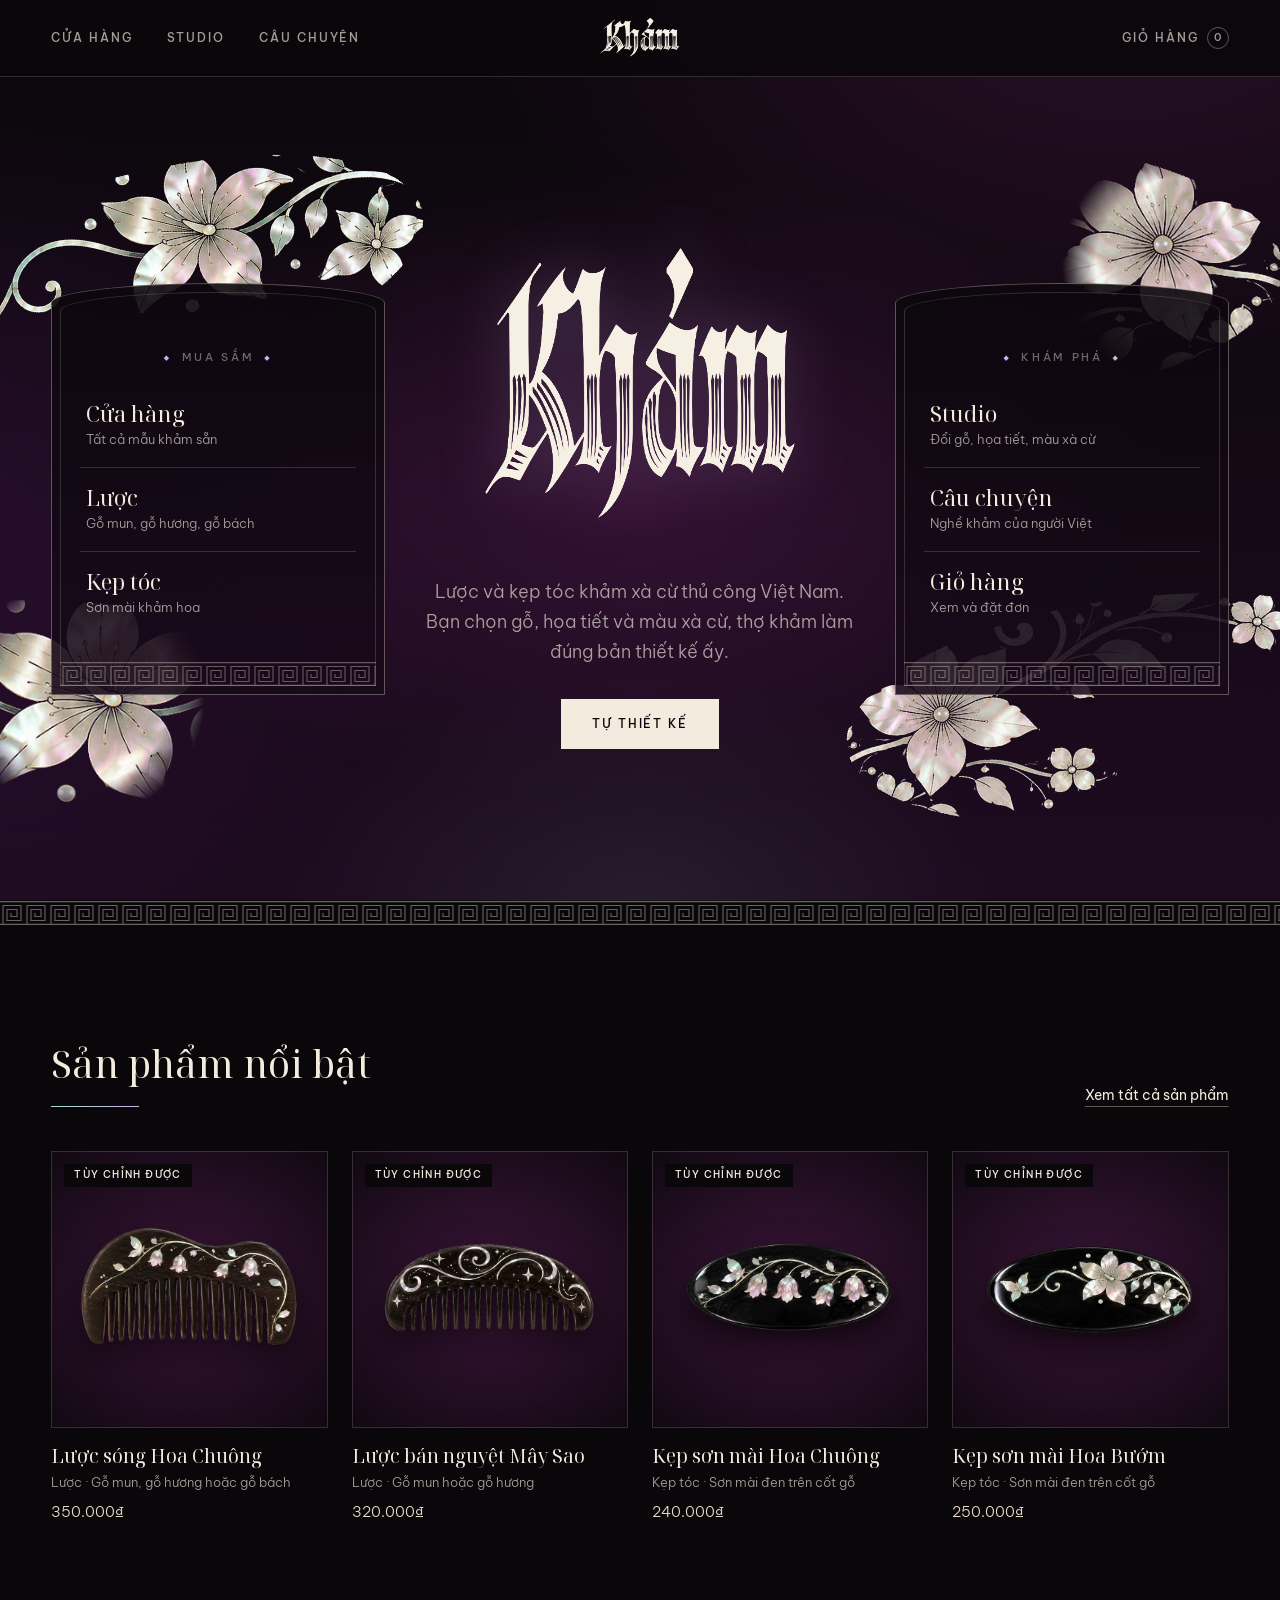
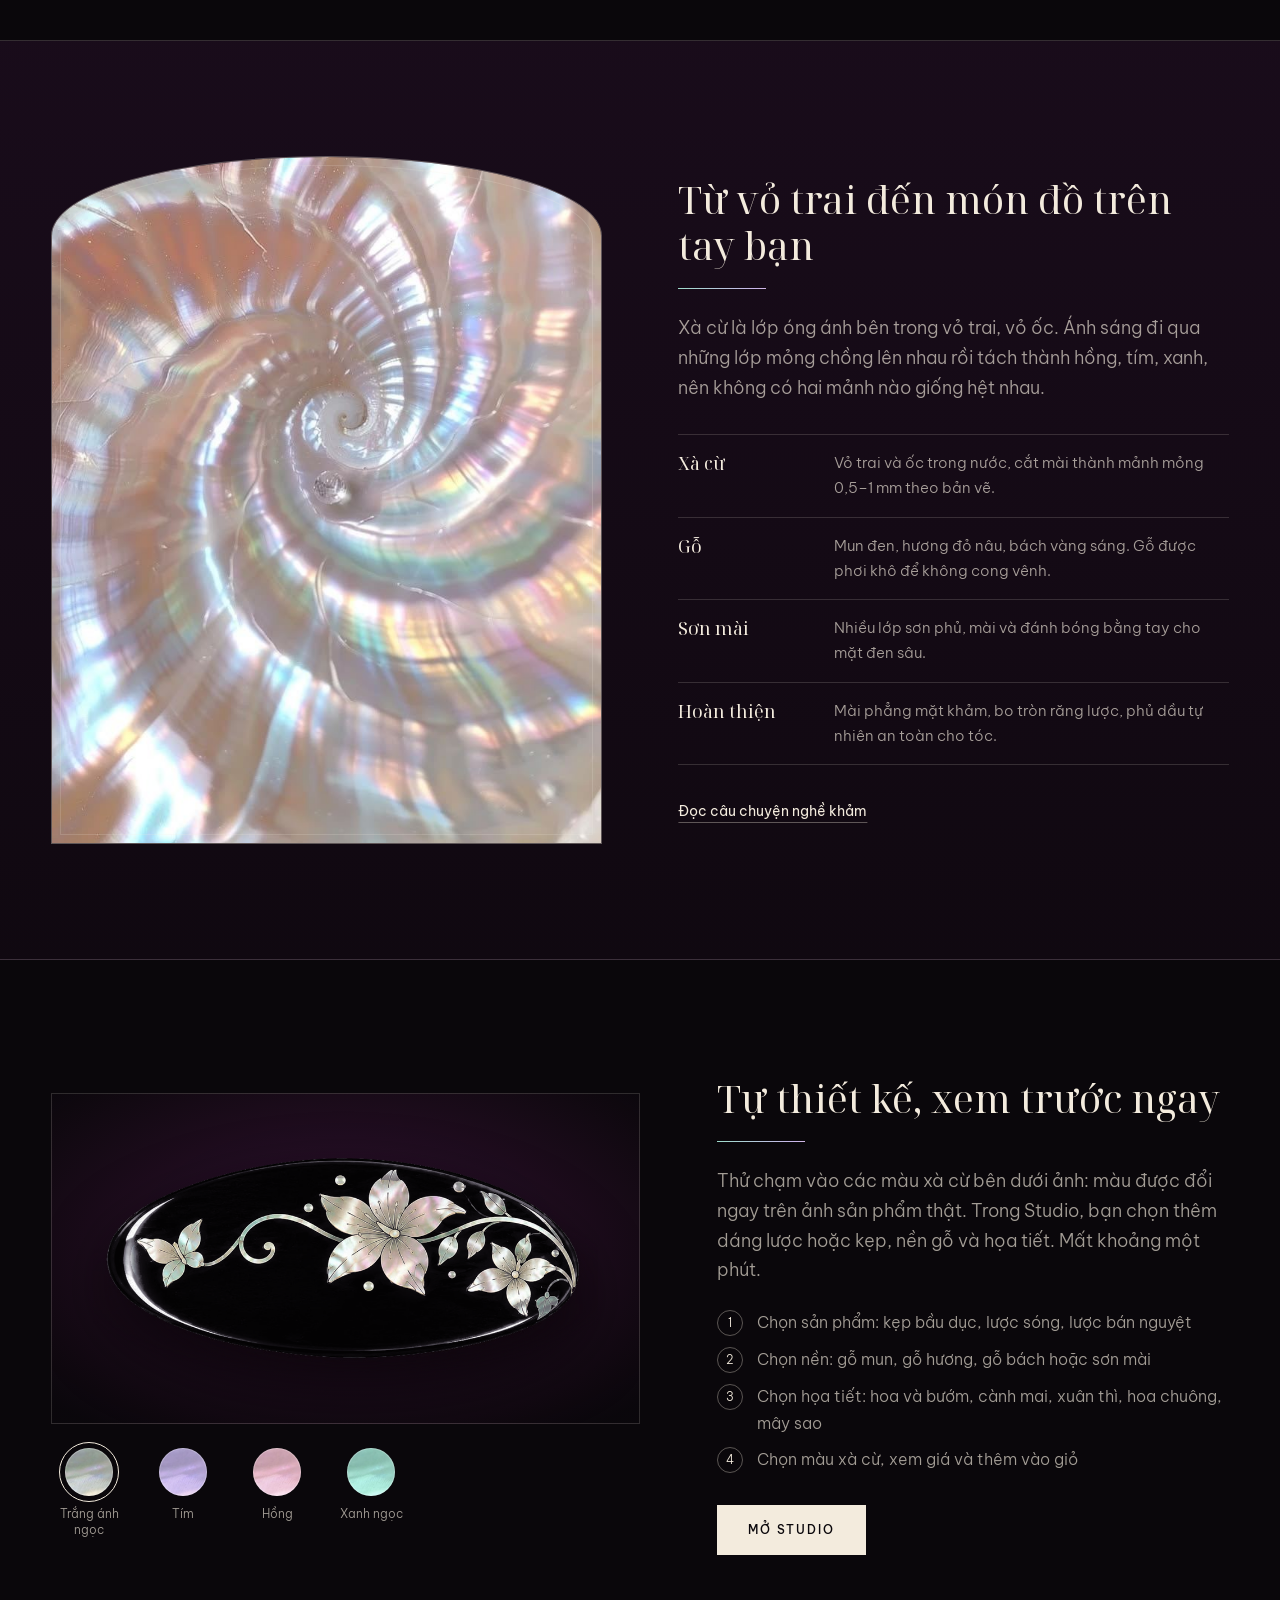
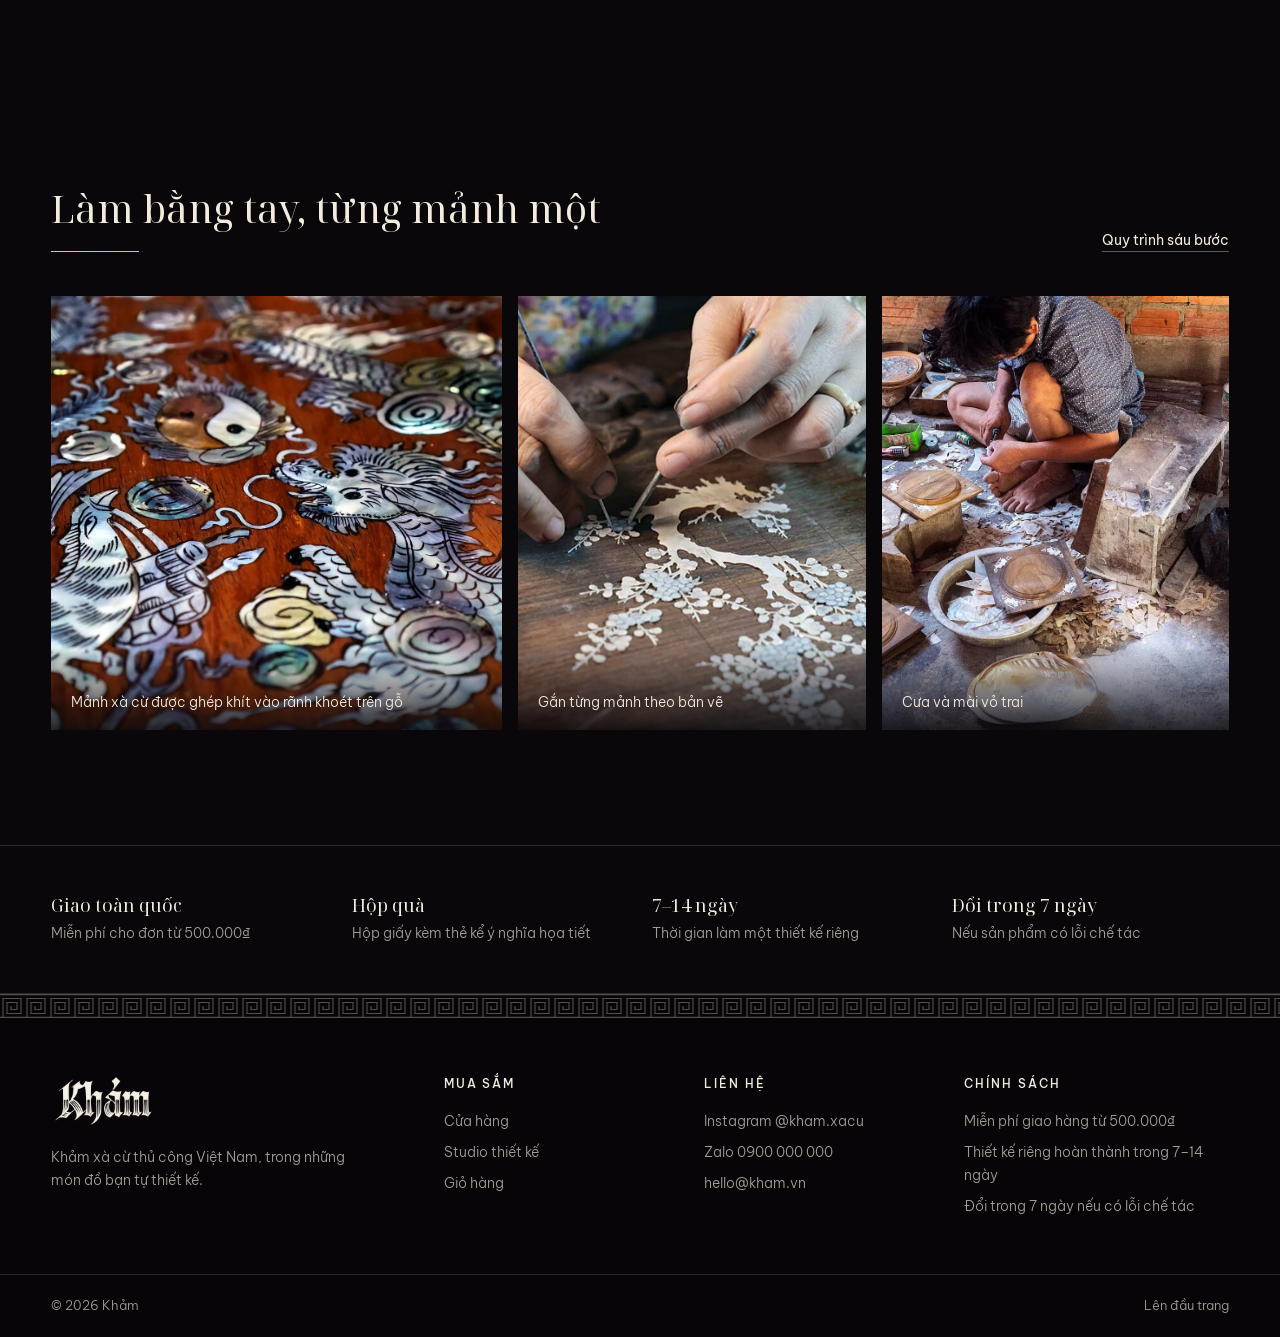
==== commit 59aebde7: "Tông tối Đông Dương, hoa xà cừ nở ở trang chủ, Studio đổi màu trên ảnh thật - Studio, ô thử màu, thẻ" ====
--- a/index.html
+++ b/index.html
@@ -15,26 +15,42 @@
 </head>
 <body data-page="home">
   <main id="main">
-    <!-- HERO -->
-    <section class="hero on-dark">
+    <!-- HERO: hoa xà cừ nở từ hai mép màn hình, hai cột lối tắt kiểu cửa Đông Dương -->
+    <section class="hero">
+      <div class="bloom bloom--vine l" aria-hidden="true"><img src="img/bloom/bloom-1.png" alt="" /></div>
+      <div class="bloom bloom--vine r" aria-hidden="true"><img src="img/bloom/bloom-2.png" alt="" /></div>
+      <div class="bloom bloom--flower l" aria-hidden="true"><div class="petals"><img src="img/bloom/flower-1.png" alt="" /><span class="shine" style="--img:url(../img/bloom/flower-1.png)"></span></div></div>
+      <div class="bloom bloom--flower r" aria-hidden="true"><div class="petals"><img src="img/bloom/flower-2.png" alt="" /><span class="shine" style="--img:url(../img/bloom/flower-2.png)"></span></div></div>
+
       <div class="container hero__inner">
-        <a class="hero__arch arch" href="cua-hang.html?item=kep-son-mai-mai-trang" aria-label="Kẹp sơn mài Mai Trắng">
-          <img src="img/mockup/m06-sq.jpg" alt="" />
-        </a>
-        <div class="hero__center fade-in">
+        <nav class="portal l" aria-label="Mua sắm">
+          <p class="portal__title">Mua sắm</p>
+          <ul>
+            <li><a href="cua-hang.html"><b>Cửa hàng</b><small>Tất cả mẫu khảm sẵn</small></a></li>
+            <li><a href="cua-hang.html?cat=luoc"><b>Lược</b><small>Gỗ mun, gỗ hương, gỗ bách</small></a></li>
+            <li><a href="cua-hang.html?cat=kep"><b>Kẹp tóc</b><small>Sơn mài khảm hoa</small></a></li>
+          </ul>
+        </nav>
+
+        <div class="hero__center">
           <img class="logo-big" src="img/brand/logo-ivory.png" alt="Khảm" width="600" height="320" />
           <p class="lead">Lược và kẹp tóc khảm xà cừ thủ công Việt Nam. Bạn chọn gỗ, họa tiết và màu xà cừ, thợ khảm làm đúng bản thiết kế ấy.</p>
           <div class="hero__ctas">
-            <a class="btn btn--primary btn--light" href="studio.html">Tự thiết kế</a>
-            <a class="btn btn--ghost btn--light" href="cua-hang.html">Xem cửa hàng</a>
+            <a class="btn btn--primary" href="studio.html">Tự thiết kế</a>
           </div>
         </div>
-        <a class="hero__arch arch" href="cua-hang.html?item=luoc-trang-may-sao" aria-label="Lược bán nguyệt Mây Sao">
-          <img src="img/mockup/m04-sq.jpg" alt="" />
-        </a>
+
+        <nav class="portal r" aria-label="Khám phá">
+          <p class="portal__title">Khám phá</p>
+          <ul>
+            <li><a href="studio.html"><b>Studio</b><small>Đổi gỗ, họa tiết, màu xà cừ</small></a></li>
+            <li><a href="cau-chuyen.html"><b>Câu chuyện</b><small>Nghề khảm của người Việt</small></a></li>
+            <li><a href="gio-hang.html"><b>Giỏ hàng</b><small>Xem và đặt đơn</small></a></li>
+          </ul>
+        </nav>
       </div>
-      <div class="band band--inverse" aria-hidden="true"></div>
     </section>
+    <div class="band" aria-hidden="true"></div>
 
     <!-- SẢN PHẨM NỔI BẬT -->
     <section class="section container">
@@ -46,7 +62,7 @@
     </section>
 
     <!-- CÂU CHUYỆN CHẤT LIỆU -->
-    <section class="section" style="background: var(--ivory-2)">
+    <section class="section on-dark">
       <div class="container split">
         <figure class="split__media"><div class="arch"><img src="img/texture/nacre-spiral.jpg" alt="Cận cảnh mặt trong vỏ trai óng ánh" loading="lazy" /></div></figure>
         <div>
@@ -65,7 +81,7 @@
     </section>
 
     <!-- STUDIO -->
-    <section class="section on-dark">
+    <section class="section">
       <div class="container teaser">
         <div>
           <div class="teaser__stage" id="teaserStage"></div>
@@ -74,11 +90,11 @@
         <div>
           <h2 class="h2">Tự thiết kế, xem trước ngay</h2>
           <span class="sheen-rule"></span>
-          <p class="lead" style="margin-top:24px">Thử chạm vào các màu xà cừ bên cạnh. Trong Studio, bạn chọn thêm dáng lược hoặc kẹp, nền gỗ và họa tiết. Mất khoảng một phút.</p>
+          <p class="lead" style="margin-top:24px">Thử chạm vào các màu xà cừ bên dưới ảnh: màu được đổi ngay trên ảnh sản phẩm thật. Trong Studio, bạn chọn thêm dáng lược hoặc kẹp, nền gỗ và họa tiết. Mất khoảng một phút.</p>
           <ol class="steps-inline">
-            <li>Chọn sản phẩm: lược bán nguyệt, lược sóng, kẹp bầu dục, kẹp thanh</li>
+            <li>Chọn sản phẩm: kẹp bầu dục, lược sóng, lược bán nguyệt</li>
             <li>Chọn nền: gỗ mun, gỗ hương, gỗ bách hoặc sơn mài</li>
-            <li>Chọn họa tiết: hoa chuông, mây sao, hoa mai, hoa sen</li>
+            <li>Chọn họa tiết: hoa và bướm, cành mai, xuân thì, hoa chuông, mây sao</li>
             <li>Chọn màu xà cừ, xem giá và thêm vào giỏ</li>
           </ol>
           <div class="row" style="margin-top:32px">
@@ -112,7 +128,7 @@
   <script src="js/data.js"></script>
   <script src="js/store.js"></script>
   <script src="js/layout.js"></script>
-  <script src="js/renderer.js"></script>
+  <script src="js/recolor.js"></script>
   <script src="js/ui.js"></script>
   <script src="js/home.js"></script>
 </body>
--- a/css/style.css
+++ b/css/style.css
@@ -1,158 +1,205 @@
 /* =========================================================
-   KHẢM · design system v3 (xem DESIGN-SYSTEM.md)
+   KHẢM · giao diện tối Đông Dương (design system v4)
+   Nền đen chuyển tím đậm, đường kẻ ngà kiểu khung cửa Đông Dương,
+   thỉnh thoảng có ánh xà cừ xanh ngọc và hồng lướt qua.
    ========================================================= */
 :root {
-  --ink: #16101a;
-  --plum: #2a1222;
-  --plum-2: #3a1a30;
-  --ivory: #f6f0e4;
-  --ivory-2: #ede3d1;
-  --lavender: #cdbde5;
-  --jade: #b6e0d6;
-  --blush: #f2c6d4;
-  --muted: #6e626b;
-  --line: #ddd1bc;
-  --line-dark: rgba(246, 240, 228, .28);
-  --nacre: linear-gradient(110deg, var(--blush), var(--lavender) 35%, var(--jade) 65%, var(--ivory));
+  --bg: #0a070b;
+  --bg-2: #140a15;
+  --plum: #241027;
+  --plum-2: #34163a;
+  --ivory: #f3ebdd;
+  --ivory-2: #e6dac6;
+  --muted: rgba(243, 235, 221, .66);
+  --faint: rgba(243, 235, 221, .42);
+  --line: rgba(243, 235, 221, .16);
+  --line-2: rgba(243, 235, 221, .34);
+  --surface: rgba(255, 255, 255, .035);
+  --surface-2: rgba(255, 255, 255, .06);
+  --lavender: #c9b6ea;
+  --jade: #9fdccc;
+  --blush: #f2b8cc;
+  --nacre: linear-gradient(110deg, var(--jade), var(--lavender) 40%, var(--blush) 70%, var(--ivory));
 
   --serif: "Noto Serif Display", "Times New Roman", serif;
   --sans: "Be Vietnam Pro", system-ui, -apple-system, "Segoe UI", sans-serif;
   --t-display: clamp(40px, 5vw, 72px);
-  --t-h2: clamp(28px, 3vw, 40px);
-  --t-h3: 22px;
-
-  --gutter: clamp(20px, 4vw, 48px);
-  --section: clamp(64px, 9vw, 112px);
-  --max: 1320px;
+  --t-h2: clamp(28px, 3vw, 42px);
+  --gutter: clamp(20px, 4vw, 56px);
+  --section: clamp(64px, 9vw, 120px);
+  --max: 1360px;
   --ease: cubic-bezier(.2, .7, .2, 1);
 }
 
 *, *::before, *::after { box-sizing: border-box; }
-html { scroll-behavior: smooth; scroll-padding-top: 80px; }
-body { margin: 0; font: 300 16px/1.65 var(--sans); color: var(--ink); background: var(--ivory); -webkit-font-smoothing: antialiased; }
-img, svg { display: block; max-width: 100%; }
+html { scroll-behavior: smooth; scroll-padding-top: 84px; background: var(--bg); }
+body {
+  margin: 0; font: 300 16px/1.65 var(--sans); color: var(--ivory); -webkit-font-smoothing: antialiased; min-height: 100vh;
+  background:
+    radial-gradient(1100px 700px at 88% -8%, rgba(120, 36, 110, .32), transparent 62%),
+    radial-gradient(900px 700px at -5% 60%, rgba(78, 22, 92, .30), transparent 60%),
+    linear-gradient(180deg, #0a070b 0%, #130914 45%, #1d0b20 100%);
+  background-attachment: fixed;
+}
+img, canvas { display: block; max-width: 100%; }
 a { color: inherit; text-decoration: none; }
 button, input, select, textarea { font: inherit; color: inherit; }
 button { cursor: pointer; background: none; border: 0; padding: 0; }
 h1, h2, h3, h4, p, figure { margin: 0; }
-:focus-visible { outline: 2px solid var(--ink); outline-offset: 3px; }
-.on-dark :focus-visible { outline-color: var(--ivory); }
+:focus-visible { outline: 2px solid var(--jade); outline-offset: 3px; }
+::selection { background: var(--lavender); color: var(--bg); }
 .skip { position: absolute; left: -9999px; }
-.skip:focus { left: 16px; top: 16px; z-index: 100; background: var(--ink); color: var(--ivory); padding: 8px 16px; }
+.skip:focus { left: 16px; top: 16px; z-index: 200; background: var(--ivory); color: var(--bg); padding: 8px 16px; }
+
+/* Ánh xà cừ thỉnh thoảng lướt qua toàn trang */
+.aurora { position: fixed; inset: 0; pointer-events: none; z-index: 90; mix-blend-mode: screen; opacity: .55;
+  background: linear-gradient(115deg, transparent 38%, rgba(159, 220, 204, .10) 46%, rgba(201, 182, 234, .08) 50%, rgba(242, 184, 204, .10) 54%, transparent 62%);
+  background-size: 300% 100%; background-position: 120% 0; animation: aurora 14s ease-in-out infinite; }
 
 .container { width: 100%; max-width: var(--max); margin-inline: auto; padding-inline: var(--gutter); }
 .section { padding-block: var(--section); }
 .display { font: 400 var(--t-display)/1.15 var(--serif); letter-spacing: -.01em; }
 .h2 { font: 400 var(--t-h2)/1.2 var(--serif); }
-.h3 { font: 400 var(--t-h3)/1.3 var(--serif); }
+.h3 { font: 400 22px/1.3 var(--serif); }
 .lead { font-size: 18px; color: var(--muted); max-width: 34em; }
 .muted { color: var(--muted); }
-.label { font-size: 12px; font-weight: 500; letter-spacing: .14em; text-transform: uppercase; }
-.on-dark { background: var(--plum); color: var(--ivory); }
-.on-dark .lead, .on-dark .muted { color: rgba(246, 240, 228, .72); }
-
-/* Dải ánh xà cừ mảnh dưới tiêu đề */
-.sheen-rule { display: block; width: 72px; height: 2px; margin-top: 20px; background: var(--nacre); background-size: 200% 100%; animation: sheen 6s linear infinite; }
-.section-head { margin-bottom: 40px; display: flex; justify-content: space-between; align-items: flex-end; gap: 24px; flex-wrap: wrap; }
-
-/* ---------- Hồi văn ---------- */
-.band {
-  height: 24px;
-  background: url("data:image/svg+xml,%3Csvg xmlns='http://www.w3.org/2000/svg' width='24' height='24' fill='none' stroke='%2316101a' stroke-width='1.2'%3E%3Cpath d='M0 .6H24M0 23.4H24M3 23.4V4.5H21V19.5H7V8.5H17V15.5H11V12'/%3E%3C/svg%3E") repeat-x;
-  opacity: .55;
-}
-.band--inverse { background-image: url("data:image/svg+xml,%3Csvg xmlns='http://www.w3.org/2000/svg' width='24' height='24' fill='none' stroke='%23f6f0e4' stroke-width='1.2'%3E%3Cpath d='M0 .6H24M0 23.4H24M3 23.4V4.5H21V19.5H7V8.5H17V15.5H11V12'/%3E%3C/svg%3E"); opacity: .4; }
-
-/* ---------- Khung vòm Đông Dương ---------- */
-.arch { position: relative; border-radius: 999px 999px 0 0 / 46% 46% 0 0; overflow: hidden; background: var(--ivory-2); }
-.arch::after { content: ""; position: absolute; inset: 10px; border: 1px solid rgba(246, 240, 228, .75); border-radius: inherit; pointer-events: none; }
+.label { font-size: 12px; font-weight: 500; letter-spacing: .16em; text-transform: uppercase; }
+.on-dark { background: linear-gradient(180deg, rgba(36, 16, 39, .55), rgba(20, 10, 21, .55)); border-block: 1px solid var(--line); }
+.sheen-rule { display: block; width: 88px; height: 1px; margin-top: 20px; background: var(--nacre); background-size: 220% 100%; animation: sheen 7s linear infinite; }
+.section-head { margin-bottom: 44px; display: flex; justify-content: space-between; align-items: flex-end; gap: 24px; flex-wrap: wrap; }
+.row { display: flex; gap: 12px; align-items: stretch; flex-wrap: wrap; }
+
+/* Hồi văn */
+.band { height: 24px; opacity: .4;
+  background: url("data:image/svg+xml,%3Csvg xmlns='http://www.w3.org/2000/svg' width='24' height='24' fill='none' stroke='%23f3ebdd' stroke-width='1.1'%3E%3Cpath d='M0 .6H24M0 23.4H24M3 23.4V4.5H21V19.5H7V8.5H17V15.5H11V12'/%3E%3C/svg%3E") repeat-x; }
+.band--inverse { opacity: .32; }
+
+/* Khung cửa vòm Đông Dương: viền ngà đôi, đỉnh vòm */
+.arch { position: relative; border-radius: 999px 999px 0 0 / 42% 42% 0 0; overflow: hidden; border: 1px solid var(--line-2); }
+.arch::after { content: ""; position: absolute; inset: 8px; border: 1px solid var(--line); border-radius: inherit; pointer-events: none; }
 .arch img { width: 100%; height: 100%; object-fit: cover; }
 
-/* ---------- Nút ---------- */
-.btn {
-  position: relative; overflow: hidden; isolation: isolate;
-  display: inline-flex; align-items: center; justify-content: center; gap: 10px;
-  min-height: 48px; padding: 0 28px;
-  font-size: 12px; font-weight: 500; letter-spacing: .14em; text-transform: uppercase;
-  border: 1px solid var(--ink); transition: background .2s, color .2s, border-color .2s;
-}
-.btn--primary { background: var(--ink); color: var(--ivory); }
-.btn--primary::before {
-  content: ""; position: absolute; inset: 0; z-index: -1; background: var(--nacre); opacity: 0;
-  transform: translateX(-60%); transition: opacity .3s, transform .6s var(--ease); mix-blend-mode: soft-light;
-}
-.btn--primary:hover::before { opacity: 1; transform: none; }
-.btn--ghost:hover { background: var(--ink); color: var(--ivory); }
+/* Nút */
+.btn { position: relative; overflow: hidden; isolation: isolate; display: inline-flex; align-items: center; justify-content: center; gap: 10px;
+  min-height: 50px; padding: 0 30px; font-size: 12px; font-weight: 500; letter-spacing: .16em; text-transform: uppercase;
+  border: 1px solid var(--ivory); transition: background .25s, color .25s, border-color .25s; }
+.btn--primary { background: var(--ivory); color: var(--bg); }
+.btn--primary::before { content: ""; position: absolute; inset: 0; z-index: -1; background: var(--nacre); opacity: 0; transform: translateX(-70%); transition: opacity .35s, transform .7s var(--ease); }
+.btn--primary:hover::before { opacity: .9; transform: none; }
+.btn--ghost { color: var(--ivory); background: transparent; }
+.btn--ghost:hover { background: var(--ivory); color: var(--bg); }
 .btn--light { border-color: var(--ivory); }
-.btn--light.btn--primary { background: var(--ivory); color: var(--ink); }
-.btn--light.btn--ghost { color: var(--ivory); }
-.btn--light.btn--ghost:hover { background: var(--ivory); color: var(--ink); }
 .btn--block { width: 100%; }
 .btn[disabled] { opacity: .45; pointer-events: none; }
-.link { font-size: 14px; font-weight: 400; text-decoration: underline; text-underline-offset: 6px; text-decoration-thickness: 1px; transition: text-underline-offset .2s; }
-.link:hover { text-underline-offset: 3px; }
-
-/* ---------- Header ---------- */
-.header { position: sticky; top: 0; z-index: 50; background: var(--ivory); border-bottom: 1px solid transparent; transition: border-color .2s; }
-.header.is-scrolled { border-color: var(--line); }
+.link { font-size: 14px; font-weight: 400; color: var(--ivory); text-decoration: underline; text-underline-offset: 6px; text-decoration-thickness: 1px; text-decoration-color: var(--line-2); transition: text-underline-offset .2s, text-decoration-color .2s; }
+.link:hover { text-underline-offset: 3px; text-decoration-color: var(--jade); }
+.text-btn { font-size: 13px; color: var(--muted); text-decoration: underline; text-underline-offset: 4px; }
+.text-btn:hover { color: var(--ivory); }
+
+/* Header */
+.header { position: sticky; top: 0; z-index: 50; background: rgba(10, 7, 11, .9); border-bottom: 1px solid var(--line); }
 .header__inner { max-width: var(--max); margin-inline: auto; padding-inline: var(--gutter); height: 76px; display: grid; grid-template-columns: 1fr auto 1fr; align-items: center; }
-.nav { display: flex; gap: 32px; }
-.nav a, .cart-link { font-size: 12px; font-weight: 500; letter-spacing: .14em; text-transform: uppercase; padding: 6px 0; border-bottom: 1px solid transparent; transition: border-color .2s; }
-.nav a:hover, .nav a[aria-current="page"], .cart-link:hover, .cart-link[aria-current="page"] { border-color: currentColor; }
+.nav { display: flex; gap: 34px; }
+.nav a, .cart-link { font-size: 12px; font-weight: 500; letter-spacing: .16em; text-transform: uppercase; padding: 6px 0; border-bottom: 1px solid transparent; transition: border-color .2s, color .2s; color: var(--muted); }
+.nav a:hover, .nav a[aria-current="page"], .cart-link:hover, .cart-link[aria-current="page"] { color: var(--ivory); border-color: var(--jade); }
 .logo img { height: 46px; width: auto; }
 .header__right { display: flex; justify-content: flex-end; }
 .cart-link { display: inline-flex; align-items: center; gap: 8px; }
-.cart-count { min-width: 22px; height: 22px; padding: 0 6px; display: inline-grid; place-items: center; border-radius: 999px; background: var(--ink); color: var(--ivory); font-size: 11px; letter-spacing: 0; }
-.cart-count.is-empty { background: transparent; color: var(--muted); border: 1px solid var(--line); }
+.cart-count { min-width: 22px; height: 22px; padding: 0 6px; display: inline-grid; place-items: center; border-radius: 999px; background: var(--ivory); color: var(--bg); font-size: 11px; letter-spacing: 0; }
+.cart-count.is-empty { background: transparent; color: var(--muted); border: 1px solid var(--line-2); }
 .cart-count.bump { animation: bump .5s var(--ease); }
 .burger { display: none; width: 36px; height: 36px; position: relative; }
-.burger span { position: absolute; left: 6px; right: 6px; height: 1px; background: var(--ink); transition: transform .2s; }
+.burger span { position: absolute; left: 6px; right: 6px; height: 1px; background: var(--ivory); transition: transform .2s; }
 .burger span:first-child { top: 14px; } .burger span:last-child { top: 21px; }
 .burger[aria-expanded="true"] span:first-child { transform: translateY(3.5px) rotate(45deg); }
 .burger[aria-expanded="true"] span:last-child { transform: translateY(-3.5px) rotate(-45deg); }
 
-/* ---------- Footer ---------- */
-.footer { background: var(--plum); color: rgba(246, 240, 228, .72); font-size: 14px; }
+/* Footer */
+.footer { background: #070508; color: var(--muted); font-size: 14px; border-top: 1px solid var(--line); }
 .footer__inner { display: grid; grid-template-columns: 1.6fr 1fr 1fr 1.2fr; gap: 40px; padding-block: 56px; }
 .footer__brand img { height: 56px; width: auto; margin-bottom: 16px; }
 .footer__brand p { max-width: 22em; }
-.footer h4 { color: var(--ivory); font-size: 12px; font-weight: 500; letter-spacing: .14em; text-transform: uppercase; margin-bottom: 16px; }
+.footer h4 { color: var(--ivory); font-size: 12px; font-weight: 500; letter-spacing: .16em; text-transform: uppercase; margin-bottom: 16px; }
 .footer ul { list-style: none; margin: 0; padding: 0; display: grid; gap: 8px; }
 .footer a:hover { color: var(--ivory); text-decoration: underline; text-underline-offset: 4px; }
-.footer__bottom { display: flex; justify-content: space-between; border-top: 1px solid var(--line-dark); padding-block: 20px; font-size: 13px; }
-
-/* ---------- Toast ---------- */
-.toast { position: fixed; left: 50%; bottom: 24px; z-index: 80; transform: translate(-50%, calc(100% + 48px)); visibility: hidden; background: var(--ink); color: var(--ivory); padding: 14px 20px; font-size: 14px; display: flex; gap: 16px; align-items: center; transition: transform .35s var(--ease); max-width: calc(100% - 32px); }
+.footer__bottom { display: flex; justify-content: space-between; border-top: 1px solid var(--line); padding-block: 20px; font-size: 13px; }
+
+/* Toast */
+.toast { position: fixed; left: 50%; bottom: 24px; z-index: 95; transform: translate(-50%, calc(100% + 48px)); visibility: hidden; background: var(--ivory); color: var(--bg); padding: 14px 20px; font-size: 14px; display: flex; gap: 16px; align-items: center; transition: transform .35s var(--ease); max-width: calc(100% - 32px); }
 .toast.is-on { transform: translate(-50%, 0); visibility: visible; }
-.toast a { text-decoration: underline; text-underline-offset: 4px; white-space: nowrap; }
-
-/* ---------- Trang chủ: hero ---------- */
-.hero { position: relative; overflow: hidden; background: radial-gradient(120% 90% at 50% 110%, #5b1d4f 0%, var(--plum) 55%, #1a0a14 100%); }
-.hero__inner { display: grid; grid-template-columns: 1fr 1.25fr 1fr; gap: clamp(16px, 3vw, 48px); align-items: end; padding-block: 56px 0; }
-.hero__arch { height: clamp(320px, 42vw, 560px); }
-.hero__arch.arch { background: var(--ivory); }
-.hero__arch img { object-fit: contain; padding: 18% 8% 10%; transition: transform 1.2s var(--ease); }
-.hero__arch:hover img { transform: scale(1.04); }
-.hero__center { text-align: center; padding-bottom: 72px; align-self: center; }
-.hero__center .logo-big { width: min(360px, 80%); margin: 0 auto 28px; }
-.hero__center p { margin: 0 auto 32px; max-width: 26em; }
-.hero__ctas { display: flex; gap: 12px; justify-content: center; flex-wrap: wrap; }
-
-/* ---------- Thẻ sản phẩm ---------- */
+.toast a { text-decoration: underline; text-underline-offset: 4px; white-space: nowrap; font-weight: 500; }
+
+/* =========================================================
+   HERO: hoa xà cừ nở từ hai mép, cột lối tắt kiểu cửa Đông Dương
+   ========================================================= */
+.hero { position: relative; overflow: hidden; min-height: calc(100vh - 76px); display: grid; align-items: center; isolation: isolate; }
+.hero::before { content: ""; position: absolute; inset: 0; z-index: -2;
+  background: radial-gradient(60% 55% at 50% 50%, rgba(92, 28, 88, .45), transparent 70%), radial-gradient(40% 40% at 50% 100%, rgba(159, 220, 204, .08), transparent 70%); }
+
+.bloom { position: absolute; z-index: -1; pointer-events: none; }
+.bloom img { width: 100%; height: auto; }
+.bloom--vine { width: min(52vw, 760px); }
+.bloom--vine.l { left: -14vw; top: 6%; transform: rotate(-14deg); }
+.bloom--vine.r { right: -14vw; bottom: 4%; transform: rotate(-8deg) scaleX(-1); }
+.bloom--vine img { clip-path: inset(0 100% 0 0); animation: grow 3.4s var(--ease) .3s forwards; }
+.bloom--vine.r img { animation-delay: .7s; }
+.bloom--flower { width: clamp(150px, 19vw, 300px); }
+.bloom--flower.l { left: -3vw; bottom: 10%; }
+.bloom--flower.r { right: -2vw; top: 8%; }
+.bloom--flower .petals { animation: open 2.6s var(--ease) both, sway 9s ease-in-out 2.6s infinite alternate; transform-origin: 50% 50%; position: relative;
+  -webkit-mask-image: radial-gradient(closest-side, #000 72%, transparent 100%); mask-image: radial-gradient(closest-side, #000 72%, transparent 100%); }
+.bloom--flower.l .petals { animation-delay: 1.1s, 3.7s; }
+.bloom--flower.r .petals { animation-delay: 1.6s, 4.2s; }
+/* ánh xà cừ lướt trên đúng hình cánh hoa */
+.shine { position: absolute; inset: 0; pointer-events: none; mix-blend-mode: screen;
+  -webkit-mask: var(--img) center / contain no-repeat; mask: var(--img) center / contain no-repeat;
+  background: linear-gradient(115deg, transparent 35%, rgba(159, 220, 204, .85) 45%, rgba(242, 184, 204, .85) 55%, transparent 65%);
+  background-size: 300% 100%; background-position: 130% 0; animation: shine 7s ease-in-out 3.5s infinite; }
+
+.hero__inner { position: relative; display: grid; grid-template-columns: 1fr 1.3fr 1fr; gap: clamp(20px, 3vw, 56px); align-items: center; padding-block: 48px; }
+.hero__center { text-align: center; }
+.hero__center .logo-big { width: min(380px, 78%); margin: 0 auto 28px; animation: rise 1.4s var(--ease) .2s both; filter: drop-shadow(0 0 30px rgba(201, 182, 234, .25)); }
+.hero__center p { margin: 0 auto 32px; max-width: 26em; animation: rise 1.4s var(--ease) .5s both; }
+.hero__ctas { display: flex; gap: 12px; justify-content: center; flex-wrap: wrap; animation: rise 1.4s var(--ease) .8s both; }
+
+/* Cột lối tắt: khung cửa vòm Đông Dương */
+.portal { position: relative; padding: 64px 28px 28px; border: 1px solid var(--line-2); border-radius: 999px 999px 0 0 / 120px 120px 0 0; background: linear-gradient(180deg, rgba(12, 7, 13, .9), rgba(24, 10, 26, .88)); animation: rise 1.4s var(--ease) both; }
+.portal::before { content: ""; position: absolute; inset: 8px; border: 1px solid var(--line); border-radius: inherit; pointer-events: none; }
+.portal::after { content: ""; position: absolute; left: 8px; right: 8px; bottom: 8px; height: 24px; opacity: .35; pointer-events: none;
+  background: url("data:image/svg+xml,%3Csvg xmlns='http://www.w3.org/2000/svg' width='24' height='24' fill='none' stroke='%23f3ebdd' stroke-width='1.1'%3E%3Cpath d='M0 .6H24M0 23.4H24M3 23.4V4.5H21V19.5H7V8.5H17V15.5H11V12'/%3E%3C/svg%3E") repeat-x; }
+.portal.l { animation-delay: .9s; } .portal.r { animation-delay: 1.1s; }
+.portal__title { text-align: center; font-size: 11px; font-weight: 500; letter-spacing: .24em; text-transform: uppercase; color: var(--faint); margin-bottom: 18px; }
+.portal__title::before, .portal__title::after { content: "◆"; font-size: 7px; vertical-align: middle; margin: 0 10px; color: var(--lavender); }
+.portal ul { list-style: none; margin: 0 0 32px; padding: 0; }
+.portal li + li { border-top: 1px solid var(--line); }
+.portal a { position: relative; display: block; padding: 16px 6px; overflow: hidden; }
+.portal a b { display: block; font: 400 22px/1.25 var(--serif); }
+.portal a small { display: block; font-size: 13px; color: var(--muted); margin-top: 2px; }
+.portal a::after { content: ""; position: absolute; left: 0; right: 0; bottom: 0; height: 1px; background: var(--nacre); transform: scaleX(0); transform-origin: left; transition: transform .5s var(--ease); }
+.portal a:hover::after, .portal a:focus-visible::after { transform: scaleX(1); }
+.portal a:hover b { background: var(--nacre); -webkit-background-clip: text; background-clip: text; color: transparent; }
+
+/* =========================================================
+   Thẻ sản phẩm
+   ========================================================= */
 .grid { display: grid; grid-template-columns: repeat(4, 1fr); gap: 48px 24px; }
 .card { display: flex; flex-direction: column; text-align: left; width: 100%; }
-.card__media { display: block; position: relative; aspect-ratio: 1; background: #fbf8f2; overflow: hidden; }
+.card__media { display: block; position: relative; aspect-ratio: 1; background: #f7f3ec; overflow: hidden; }
+.card__media::after { content: ""; position: absolute; inset: 0; pointer-events: none; background: linear-gradient(115deg, transparent 40%, rgba(255, 255, 255, .35) 50%, transparent 60%); background-size: 300% 100%; background-position: 130% 0; transition: background-position 1s var(--ease); mix-blend-mode: soft-light; }
+.card:hover .card__media::after { background-position: -30% 0; }
+.card__media.is-cut { background: radial-gradient(75% 65% at 50% 50%, rgba(104, 34, 98, .55), rgba(18, 9, 19, .9)); border: 1px solid var(--line); }
+.card__media.is-cut img { object-fit: contain; padding: 10%; filter: drop-shadow(0 16px 18px rgba(0, 0, 0, .55)); }
 .card__media img { width: 100%; height: 100%; object-fit: cover; transition: transform .8s var(--ease), opacity .4s; }
 .card__media img + img { position: absolute; inset: 0; opacity: 0; }
 .card:hover .card__media img:first-child { transform: scale(1.04); }
 .card:hover .card__media img + img { opacity: 1; }
-.card__tag { position: absolute; top: 12px; left: 12px; background: var(--ivory); padding: 2px 10px; font-size: 11px; letter-spacing: .1em; text-transform: uppercase; font-weight: 500; }
+.card__tag { position: absolute; top: 12px; left: 12px; z-index: 1; background: var(--bg); color: var(--ivory); padding: 3px 10px; font-size: 10px; letter-spacing: .14em; text-transform: uppercase; font-weight: 500; }
 .card__name { margin-top: 16px; font: 400 19px/1.3 var(--serif); }
 .card__meta { font-size: 13px; color: var(--muted); margin-top: 4px; }
-.card__price { font-size: 15px; font-weight: 400; margin-top: 6px; }
-.card:hover .card__name { text-decoration: underline; text-underline-offset: 4px; text-decoration-thickness: 1px; }
-
-/* ---------- Câu chuyện chất liệu (trang chủ) ---------- */
+.card__price { font-size: 15px; margin-top: 6px; color: var(--ivory-2); }
+.card:hover .card__name { text-decoration: underline; text-underline-offset: 4px; text-decoration-thickness: 1px; text-decoration-color: var(--jade); }
+
+/* Câu chuyện chất liệu */
 .split { display: grid; grid-template-columns: 1fr 1fr; gap: clamp(32px, 6vw, 96px); align-items: center; }
 .split__media .arch { aspect-ratio: 4 / 5; }
 .facts { list-style: none; padding: 0; margin: 32px 0; border-top: 1px solid var(--line); }
@@ -160,14 +207,14 @@
 .facts strong { font: 400 18px/1.4 var(--serif); }
 .facts span { color: var(--muted); font-size: 15px; }
 
-/* Teaser studio */
-.teaser { display: grid; grid-template-columns: 1.1fr 1fr; gap: clamp(32px, 6vw, 96px); align-items: center; }
-.teaser__stage { background: var(--ivory); aspect-ratio: 8 / 5; display: grid; place-items: center; position: relative; }
-.teaser__stage svg { width: 100%; }
-.teaser__swatches { display: flex; gap: 12px; margin: 24px 0 32px; flex-wrap: wrap; }
-.steps-inline { list-style: none; padding: 0; margin: 24px 0 0; display: grid; gap: 8px; counter-reset: s; }
-.steps-inline li { counter-increment: s; display: flex; gap: 12px; }
-.steps-inline li::before { content: counter(s); width: 24px; height: 24px; border: 1px solid var(--line-dark); border-radius: 50%; display: grid; place-items: center; font-size: 12px; flex: none; margin-top: 2px; }
+/* Thử màu ở trang chủ */
+.teaser { display: grid; grid-template-columns: 1.15fr 1fr; gap: clamp(32px, 6vw, 96px); align-items: center; }
+.teaser__stage { position: relative; aspect-ratio: 16 / 9; display: grid; place-items: center; border: 1px solid var(--line); background: radial-gradient(70% 70% at 50% 45%, rgba(92, 28, 88, .5), rgba(10, 7, 11, .4)); overflow: hidden; }
+.teaser__stage canvas, .teaser__stage img { width: 86%; height: auto; filter: drop-shadow(0 24px 30px rgba(0, 0, 0, .55)); transition: opacity .35s; }
+.teaser__swatches { display: flex; gap: 18px; margin-top: 24px; flex-wrap: wrap; }
+.steps-inline { list-style: none; padding: 0; margin: 24px 0 0; display: grid; gap: 10px; counter-reset: s; }
+.steps-inline li { counter-increment: s; display: flex; gap: 14px; color: var(--muted); }
+.steps-inline li::before { content: counter(s); width: 26px; height: 26px; border: 1px solid var(--line-2); border-radius: 50%; display: grid; place-items: center; font-size: 12px; flex: none; margin-top: 1px; color: var(--ivory); }
 
 /* Dải ảnh tay nghề */
 .craft-strip { display: grid; grid-template-columns: 1.3fr 1fr 1fr; gap: 16px; }
@@ -175,207 +222,242 @@
 .craft-strip figure:first-child { aspect-ratio: auto; }
 .craft-strip img { width: 100%; height: 100%; object-fit: cover; transition: transform 1s var(--ease); }
 .craft-strip figure:hover img { transform: scale(1.04); }
-.craft-strip figcaption { position: absolute; left: 0; right: 0; bottom: 0; padding: 40px 20px 16px; color: var(--ivory); font-size: 14px; background: linear-gradient(transparent, rgba(22, 16, 26, .75)); }
+.craft-strip figcaption { position: absolute; left: 0; right: 0; bottom: 0; padding: 48px 20px 16px; color: var(--ivory); font-size: 14px; background: linear-gradient(transparent, rgba(10, 7, 11, .85)); }
 
 .services { display: grid; grid-template-columns: repeat(4, 1fr); gap: 24px; padding-block: 48px; border-top: 1px solid var(--line); }
 .services h3 { font: 400 18px/1.3 var(--serif); margin-bottom: 4px; }
 .services p { font-size: 14px; color: var(--muted); }
 
-/* ---------- Cửa hàng ---------- */
-.page-head { padding-block: 56px 32px; }
+/* =========================================================
+   Cửa hàng
+   ========================================================= */
+.page-head { padding-block: 64px 32px; }
 .page-head .lead { margin-top: 12px; }
 .filters { display: flex; gap: 28px; flex-wrap: wrap; border-bottom: 1px solid var(--line); margin-bottom: 40px; }
 .filter { font-size: 14px; padding: 12px 0; color: var(--muted); border-bottom: 1px solid transparent; margin-bottom: -1px; transition: color .2s, border-color .2s; }
-.filter:hover { color: var(--ink); }
-.filter.is-active { color: var(--ink); border-color: var(--ink); }
+.filter:hover { color: var(--ivory); }
+.filter.is-active { color: var(--ivory); border-color: var(--jade); }
 .filter sup { font-size: 11px; margin-left: 3px; }
 
-/* Dialog sản phẩm */
-.dialog { border: 0; padding: 0; width: min(1080px, calc(100% - 32px)); max-height: calc(100dvh - 32px); background: var(--ivory); color: var(--ink); }
-.dialog::backdrop { background: rgba(22, 16, 26, .55); }
+.dialog { border: 1px solid var(--line-2); padding: 0; width: min(1080px, calc(100% - 32px)); max-height: calc(100dvh - 32px); background: #120a13; color: var(--ivory); }
+.dialog::backdrop { background: rgba(5, 3, 6, .75); }
 .dialog[open] { animation: rise .35s var(--ease); }
 .dialog__body { display: grid; grid-template-columns: 1.1fr 1fr; }
-.dialog__gallery { background: #fbf8f2; display: flex; flex-direction: column; }
+.dialog__gallery { background: #f7f3ec; display: flex; flex-direction: column; }
 .dialog__main { aspect-ratio: 1; }
 .dialog__main img { width: 100%; height: 100%; object-fit: cover; }
-.dialog__thumbs { display: flex; gap: 8px; padding: 12px; flex-wrap: wrap; }
+.dialog__thumbs { display: flex; gap: 8px; padding: 12px; flex-wrap: wrap; background: #120a13; }
 .dialog__thumbs button { width: 64px; height: 64px; border: 1px solid transparent; }
-.dialog__thumbs button[aria-pressed="true"] { border-color: var(--ink); }
+.dialog__thumbs button[aria-pressed="true"] { border-color: var(--ivory); }
 .dialog__thumbs img { width: 100%; height: 100%; object-fit: cover; }
 .dialog__info { padding: 48px 40px; display: flex; flex-direction: column; gap: 16px; overflow-y: auto; }
 .dialog__price { font-size: 20px; }
 .dialog__material { font-size: 14px; color: var(--muted); border-top: 1px solid var(--line); border-bottom: 1px solid var(--line); padding: 12px 0; }
-.dialog__material strong { color: var(--ink); font-weight: 500; display: block; font-size: 12px; letter-spacing: .14em; text-transform: uppercase; margin-bottom: 2px; }
-.dialog__close { position: absolute; top: 8px; right: 8px; width: 44px; height: 44px; font-size: 28px; font-weight: 300; z-index: 2; }
-.field-label { font-size: 12px; font-weight: 500; letter-spacing: .14em; text-transform: uppercase; margin-bottom: 8px; display: block; }
-.row { display: flex; gap: 12px; align-items: stretch; flex-wrap: wrap; }
-
-/* Bộ đếm số lượng */
-.qty { display: inline-flex; align-items: center; border: 1px solid var(--line); height: 48px; }
+.dialog__material strong { color: var(--ivory); font-weight: 500; display: block; font-size: 12px; letter-spacing: .16em; text-transform: uppercase; margin-bottom: 2px; }
+.dialog__close { position: absolute; top: 8px; right: 8px; width: 44px; height: 44px; font-size: 28px; font-weight: 300; z-index: 2; color: var(--bg); }
+.field-label { font-size: 12px; font-weight: 500; letter-spacing: .16em; text-transform: uppercase; margin-bottom: 8px; display: block; }
+
+.qty { display: inline-flex; align-items: center; border: 1px solid var(--line-2); height: 50px; }
 .qty button { width: 44px; height: 100%; font-size: 18px; }
-.qty button:hover { background: var(--ivory-2); }
+.qty button:hover { background: var(--surface-2); }
+.qty button[disabled] { opacity: .3; pointer-events: none; }
 .qty input { width: 44px; text-align: center; border: 0; background: transparent; -moz-appearance: textfield; }
 .qty input::-webkit-inner-spin-button { -webkit-appearance: none; }
-.qty--sm { height: 36px; }
-.qty--sm button { width: 34px; }
-.qty--sm input { width: 34px; }
-
-/* Ô chọn gỗ dạng chữ */
+.qty--sm { height: 36px; } .qty--sm button { width: 34px; } .qty--sm input { width: 34px; }
+
 .chips { display: flex; gap: 8px; flex-wrap: wrap; }
-.chip { display: inline-flex; align-items: center; gap: 8px; height: 40px; padding: 0 14px 0 8px; border: 1px solid var(--line); font-size: 14px; transition: border-color .2s; }
-.chip:hover { border-color: var(--muted); }
-.chip[aria-pressed="true"] { border-color: var(--ink); box-shadow: inset 0 0 0 1px var(--ink); }
-.chip i { width: 22px; height: 22px; border-radius: 50%; display: block; }
-
-/* ---------- Swatch xà cừ ---------- */
-.swatch { width: 44px; height: 44px; border-radius: 50%; position: relative; background-size: cover; background-position: center; box-shadow: inset 0 0 0 1px rgba(0, 0, 0, .12); transition: transform .2s; }
-.swatch::after { content: ""; position: absolute; inset: -5px; border-radius: 50%; border: 1px solid transparent; transition: border-color .2s; }
+.chip { display: inline-flex; align-items: center; gap: 8px; height: 42px; padding: 0 14px 0 8px; border: 1px solid var(--line-2); font-size: 14px; transition: border-color .2s, background .2s; }
+.chip:hover { border-color: var(--ivory); }
+.chip[aria-pressed="true"] { border-color: var(--ivory); background: var(--surface-2); box-shadow: inset 0 0 0 1px var(--ivory); }
+.chip i { width: 24px; height: 24px; border-radius: 50%; display: block; box-shadow: inset 0 0 0 1px rgba(255, 255, 255, .25); }
+
+.swatch { width: 48px; height: 48px; border-radius: 50%; position: relative; background: var(--surface-2) center / cover; box-shadow: inset 0 0 0 1px rgba(255, 255, 255, .25); transition: transform .2s; }
+.swatch::after { content: ""; position: absolute; inset: -6px; border-radius: 50%; border: 1px solid transparent; transition: border-color .2s; }
 .swatch:hover { transform: scale(1.06); }
-.swatch[aria-pressed="true"]::after { border-color: currentColor; }
-
-/* ---------- STUDIO ---------- */
-.studio { display: grid; grid-template-columns: 1.25fr 1fr; min-height: calc(100dvh - 76px); }
-.studio__stage { position: sticky; top: 76px; height: calc(100dvh - 76px); background: var(--ivory-2); display: flex; flex-direction: column; }
-.studio__canvas { flex: 1; position: relative; display: grid; place-items: center; padding: 24px; overflow: hidden; }
-.studio__canvas::before { content: ""; position: absolute; inset: 24px; border: 1px solid var(--line); border-radius: 999px 999px 0 0 / 38% 38% 0 0; pointer-events: none; }
-.studio__layer { position: absolute; inset: 0; display: grid; place-items: center; padding: 8% 6%; transition: opacity .4s var(--ease); }
-.studio__layer svg { width: 100%; max-height: 100%; }
+.swatch[aria-pressed="true"]::after { border-color: var(--ivory); }
+.swatch-wrap { display: flex; flex-direction: column; align-items: center; gap: 10px; width: 76px; text-align: center; font-size: 12px; line-height: 1.3; color: var(--muted); }
+
+/* =========================================================
+   STUDIO
+   ========================================================= */
+.studio { display: grid; grid-template-columns: 1.3fr 1fr; min-height: calc(100dvh - 76px); }
+.studio__stage { position: sticky; top: 76px; height: calc(100dvh - 76px); display: flex; flex-direction: column; border-right: 1px solid var(--line);
+  background: radial-gradient(70% 60% at 50% 45%, rgba(96, 30, 92, .55), transparent 75%), linear-gradient(180deg, #0d080e, #1a0b1c); }
+.studio__canvas { flex: 1; position: relative; display: grid; place-items: center; overflow: hidden; }
+.studio__canvas::before { content: ""; position: absolute; inset: 28px; border: 1px solid var(--line); border-radius: 999px 999px 0 0 / 30% 30% 0 0; pointer-events: none; }
+.studio__canvas::after { content: ""; position: absolute; left: 28px; right: 28px; bottom: 28px; height: 24px; opacity: .3; pointer-events: none;
+  background: url("data:image/svg+xml,%3Csvg xmlns='http://www.w3.org/2000/svg' width='24' height='24' fill='none' stroke='%23f3ebdd' stroke-width='1.1'%3E%3Cpath d='M0 .6H24M0 23.4H24M3 23.4V4.5H21V19.5H7V8.5H17V15.5H11V12'/%3E%3C/svg%3E") repeat-x; }
+.studio__layer { position: absolute; inset: 0; display: grid; place-items: center; padding: 10% 9%; transition: opacity .45s var(--ease); }
+.studio__layer canvas { width: 100%; height: auto; max-height: 100%; object-fit: contain; filter: drop-shadow(0 28px 34px rgba(0, 0, 0, .6)); }
 .studio__layer.is-leaving { opacity: 0; }
-.studio__caption { padding: 16px 24px 20px; display: flex; justify-content: space-between; gap: 16px; align-items: baseline; border-top: 1px solid var(--line); background: var(--ivory); flex-wrap: wrap; }
+.studio__loading { position: absolute; bottom: 64px; left: 50%; transform: translateX(-50%); font-size: 12px; letter-spacing: .16em; text-transform: uppercase; color: var(--faint); }
+.studio__caption { padding: 16px 28px 20px; display: flex; justify-content: space-between; gap: 16px; align-items: baseline; border-top: 1px solid var(--line); flex-wrap: wrap; background: rgba(10, 7, 11, .6); }
 .studio__caption strong { font: 400 20px/1.3 var(--serif); }
 .studio__caption span { font-size: 13px; color: var(--muted); }
-.studio__panel { padding: 40px clamp(20px, 3vw, 48px) 48px; display: flex; flex-direction: column; gap: 32px; }
-.studio__panel h1 { font: 400 32px/1.2 var(--serif); }
-.step-title { display: flex; justify-content: space-between; align-items: baseline; margin-bottom: 14px; }
-.step-title h2 { font-size: 12px; font-weight: 500; letter-spacing: .14em; text-transform: uppercase; }
+.studio__panel { padding: 40px clamp(20px, 3vw, 48px) 48px; display: flex; flex-direction: column; gap: 34px; }
+.studio__panel h1 { font: 400 34px/1.2 var(--serif); }
+.step-title { display: flex; justify-content: space-between; align-items: baseline; margin-bottom: 14px; gap: 12px; }
+.step-title h2 { font-size: 12px; font-weight: 500; letter-spacing: .16em; text-transform: uppercase; }
 .step-title span { font-size: 14px; color: var(--muted); }
 .options { display: grid; grid-template-columns: repeat(2, 1fr); gap: 10px; }
-.opt { border: 1px solid var(--line); background: #fbf8f2; text-align: left; padding: 8px 12px 12px; transition: border-color .2s, background .2s; display: flex; flex-direction: column; gap: 2px; }
-.opt:hover { border-color: var(--muted); }
-.opt[aria-pressed="true"] { border-color: var(--ink); box-shadow: inset 0 0 0 1px var(--ink); background: var(--ivory); }
-.opt svg { width: 100%; height: auto; aspect-ratio: 8 / 4.2; }
+.options--3 { grid-template-columns: repeat(3, 1fr); }
+.opt { border: 1px solid var(--line); background: var(--surface); text-align: left; padding: 10px 12px 12px; transition: border-color .2s, background .2s; display: flex; flex-direction: column; gap: 2px; }
+.opt:hover { border-color: var(--line-2); background: var(--surface-2); }
+.opt[aria-pressed="true"] { border-color: var(--ivory); box-shadow: inset 0 0 0 1px var(--ivory); background: var(--surface-2); }
+.opt .thumb { aspect-ratio: 2 / 1; display: grid; place-items: center; margin-bottom: 8px; }
+.opt .thumb img { max-height: 100%; width: auto; max-width: 100%; filter: drop-shadow(0 8px 10px rgba(0, 0, 0, .5)); }
 .opt b { font-weight: 400; font-size: 15px; }
 .opt small { font-size: 12px; color: var(--muted); }
-.swatches { display: flex; gap: 14px; flex-wrap: wrap; }
-.swatch-wrap { display: flex; flex-direction: column; align-items: center; gap: 8px; width: 72px; text-align: center; font-size: 12px; line-height: 1.3; }
+.swatches { display: flex; gap: 16px; flex-wrap: wrap; }
 .motif-note { font-size: 14px; color: var(--muted); margin-top: 12px; min-height: 2.6em; }
 .summary { border-top: 1px solid var(--line); padding-top: 24px; display: grid; gap: 8px; font-size: 14px; }
 .summary div { display: flex; justify-content: space-between; gap: 16px; }
 .summary span:first-child { color: var(--muted); }
 .summary .total { font-size: 18px; border-top: 1px solid var(--line); padding-top: 12px; margin-top: 4px; }
-.summary .total span:last-child { font: 400 24px/1 var(--serif); }
+.summary .total span:first-child { color: var(--ivory); }
+.summary .total span:last-child { font: 400 26px/1 var(--serif); }
 .studio__actions { display: grid; grid-template-columns: auto 1fr; gap: 10px; }
 .studio__actions .btn--ghost { grid-column: 1 / -1; }
 .saved { border-top: 1px solid var(--line); padding-top: 24px; }
 .saved__list { display: grid; grid-template-columns: repeat(3, 1fr); gap: 10px; margin-top: 12px; }
-.saved__item { position: relative; border: 1px solid var(--line); background: #fbf8f2; }
-.saved__item button.load { display: block; width: 100%; padding: 6px; }
+.saved__item { position: relative; border: 1px solid var(--line); background: var(--surface); }
+.saved__item button.load { display: block; width: 100%; padding: 10px; aspect-ratio: 2 / 1; }
+.saved__item button.load img { margin: auto; max-height: 100%; }
 .saved__item small { display: block; font-size: 11px; color: var(--muted); padding: 0 8px 8px; }
 .saved__item .del { position: absolute; top: 2px; right: 4px; font-size: 16px; color: var(--muted); width: 24px; height: 24px; }
-.saved__item .del:hover { color: var(--ink); }
+.saved__item .del:hover { color: var(--ivory); }
 .empty-note { font-size: 14px; color: var(--muted); }
 
-/* ---------- Giỏ hàng ---------- */
+/* =========================================================
+   Giỏ hàng
+   ========================================================= */
 .cart { display: grid; grid-template-columns: 1.6fr 1fr; gap: clamp(32px, 5vw, 72px); align-items: start; padding-bottom: var(--section); }
 .cart-lines { list-style: none; padding: 0; margin: 0; border-top: 1px solid var(--line); }
-.cart-line { display: grid; grid-template-columns: 120px 1fr auto; gap: 20px; padding: 20px 0; border-bottom: 1px solid var(--line); align-items: start; }
-.cart-line__img { aspect-ratio: 1; background: #fbf8f2; display: grid; place-items: center; overflow: hidden; }
+.cart-line { display: grid; grid-template-columns: 128px 1fr auto; gap: 20px; padding: 20px 0; border-bottom: 1px solid var(--line); align-items: start; }
+.cart-line__img { aspect-ratio: 1; background: #f7f3ec; display: grid; place-items: center; overflow: hidden; }
+.cart-line__img.is-custom { background: radial-gradient(70% 70% at 50% 45%, rgba(96, 30, 92, .6), #120a13); }
 .cart-line__img img { width: 100%; height: 100%; object-fit: cover; }
-.cart-line__img svg { width: 100%; }
+.cart-line__img.is-custom img { object-fit: contain; padding: 8px; }
 .cart-line h3 { font: 400 18px/1.3 var(--serif); }
 .cart-line .spec { font-size: 13px; color: var(--muted); margin: 4px 0 12px; }
-.cart-line .badge { display: inline-block; font-size: 11px; letter-spacing: .1em; text-transform: uppercase; font-weight: 500; padding: 2px 8px; background: var(--ivory-2); margin-bottom: 6px; }
+.cart-line .badge { display: inline-block; font-size: 10px; letter-spacing: .14em; text-transform: uppercase; font-weight: 500; padding: 3px 8px; border: 1px solid var(--line-2); margin-bottom: 6px; }
 .cart-line__end { text-align: right; display: flex; flex-direction: column; gap: 8px; align-items: flex-end; }
 .cart-line__end strong { font-weight: 400; }
 .cart-line__end small { color: var(--muted); font-size: 12px; }
-.text-btn { font-size: 13px; color: var(--muted); text-decoration: underline; text-underline-offset: 4px; }
-.text-btn:hover { color: var(--ink); }
 .cart-line__actions { display: flex; gap: 16px; align-items: center; flex-wrap: wrap; }
-.panel { background: #fbf8f2; border: 1px solid var(--line); padding: 28px; position: sticky; top: 100px; }
+.panel { background: var(--surface); border: 1px solid var(--line-2); padding: 28px; position: sticky; top: 100px; }
 .panel h2 { font: 400 24px/1.2 var(--serif); margin-bottom: 20px; }
 .ship-note { font-size: 13px; color: var(--muted); margin-top: 8px; }
-.progress { height: 3px; background: var(--ivory-2); margin-top: 8px; }
+.progress { height: 2px; background: var(--line); margin-top: 8px; }
 .progress i { display: block; height: 100%; background: var(--nacre); transition: width .4s var(--ease); }
 .form { display: grid; gap: 14px; margin-top: 24px; border-top: 1px solid var(--line); padding-top: 24px; }
-.form label { display: grid; gap: 6px; font-size: 13px; }
-.form input, .form textarea { border: 1px solid var(--line); background: var(--ivory); padding: 12px 14px; font-size: 15px; border-radius: 0; }
-.form input:focus, .form textarea:focus { outline: none; border-color: var(--ink); }
-.form .err { color: #9c2a3c; font-size: 12px; min-height: 0; }
-.form input[aria-invalid="true"] { border-color: #9c2a3c; }
+.form label { display: grid; gap: 6px; font-size: 13px; color: var(--muted); }
+.form input, .form textarea { border: 1px solid var(--line-2); background: rgba(0, 0, 0, .25); padding: 12px 14px; font-size: 15px; border-radius: 0; color: var(--ivory); }
+.form input:focus, .form textarea:focus { outline: none; border-color: var(--jade); }
+.form .err { color: #f3a3b5; font-size: 12px; }
+.form input[aria-invalid="true"] { border-color: #f3a3b5; }
 .pay { display: grid; gap: 8px; border: 0; padding: 0; margin: 0; }
-.pay legend { font-size: 13px; margin-bottom: 6px; }
-.pay label { display: flex; gap: 10px; align-items: center; border: 1px solid var(--line); padding: 12px 14px; cursor: pointer; font-size: 14px; }
-.pay input { accent-color: var(--ink); }
+.pay legend { font-size: 13px; margin-bottom: 6px; color: var(--muted); }
+.pay label { display: flex; gap: 10px; align-items: center; border: 1px solid var(--line-2); padding: 12px 14px; cursor: pointer; font-size: 14px; color: var(--ivory); }
+.pay input { accent-color: var(--jade); }
 .cart-empty { text-align: center; padding: 64px 0 var(--section); display: grid; justify-items: center; gap: 20px; }
 .confirm { max-width: 720px; margin: 0 auto; padding-bottom: var(--section); }
-.confirm .code { font: 400 28px/1 var(--serif); margin: 8px 0 24px; }
+.confirm .code { font: 400 30px/1 var(--serif); margin: 8px 0 24px; background: var(--nacre); -webkit-background-clip: text; background-clip: text; color: transparent; display: inline-block; }
 .confirm table { width: 100%; border-collapse: collapse; font-size: 14px; margin: 24px 0; }
 .confirm td { padding: 10px 0; border-bottom: 1px solid var(--line); vertical-align: top; }
 .confirm td:last-child { text-align: right; white-space: nowrap; }
 
-/* ---------- Trang câu chuyện ---------- */
-.story-hero { position: relative; min-height: 70vh; display: grid; align-items: end; color: var(--ivory); overflow: hidden; }
+/* =========================================================
+   Câu chuyện
+   ========================================================= */
+.story-hero { position: relative; min-height: 72vh; display: grid; align-items: end; overflow: hidden; }
 .story-hero img { position: absolute; inset: 0; width: 100%; height: 100%; object-fit: cover; }
-.story-hero::before { content: ""; position: absolute; inset: 0; background: linear-gradient(180deg, rgba(42, 18, 34, .1) 30%, rgba(42, 18, 34, .88)); z-index: 1; }
+.story-hero::before { content: ""; position: absolute; inset: 0; background: linear-gradient(180deg, rgba(10, 7, 11, .15) 25%, rgba(16, 8, 18, .95)); z-index: 1; }
 .story-hero .container { position: relative; z-index: 2; padding-block: 64px; }
 .prose { max-width: 40em; }
 .prose p + p { margin-top: 1em; }
 .prose p { color: var(--muted); font-size: 17px; }
-.on-dark .prose p { color: rgba(246, 240, 228, .75); }
-.timeline { list-style: none; padding: 0; margin: 0; display: grid; grid-template-columns: repeat(3, 1fr); gap: 1px; background: var(--line-dark); border: 1px solid var(--line-dark); counter-reset: s; }
-.timeline li { background: var(--plum); padding: 28px 24px 32px; counter-increment: s; }
+.timeline { list-style: none; padding: 0; margin: 0; display: grid; grid-template-columns: repeat(3, 1fr); gap: 1px; background: var(--line); border: 1px solid var(--line); counter-reset: s; }
+.timeline li { background: #120a13; padding: 28px 24px 32px; counter-increment: s; }
 .timeline li::before { content: "0" counter(s); display: block; font: 400 28px/1 var(--serif); margin-bottom: 16px; background: var(--nacre); -webkit-background-clip: text; background-clip: text; color: transparent; }
 .timeline h3 { font: 400 20px/1.3 var(--serif); margin-bottom: 6px; }
-.timeline p { color: rgba(246, 240, 228, .72); font-size: 15px; }
+.timeline p { color: var(--muted); font-size: 15px; }
 .table { width: 100%; border-collapse: collapse; font-size: 15px; }
 .table th, .table td { text-align: left; padding: 14px 12px 14px 0; border-bottom: 1px solid var(--line); vertical-align: top; }
-.table th { font-size: 12px; font-weight: 500; letter-spacing: .14em; text-transform: uppercase; color: var(--muted); }
+.table th { font-size: 12px; font-weight: 500; letter-spacing: .16em; text-transform: uppercase; color: var(--faint); }
 .table td:first-child { font: 400 17px/1.4 var(--serif); }
-.motif-list { display: grid; grid-template-columns: repeat(4, 1fr); gap: 16px; }
-.motif-card { background: #fbf8f2; border: 1px solid var(--line); display: flex; flex-direction: column; }
-.motif-card svg { background: var(--ivory-2); }
-.motif-card div { padding: 16px 18px 20px; }
+.motif-list { display: grid; grid-template-columns: repeat(5, 1fr); gap: 16px; }
+.motif-card { background: var(--surface); border: 1px solid var(--line); display: flex; flex-direction: column; }
+.motif-card .thumb { aspect-ratio: 2 / 1.3; display: grid; place-items: center; padding: 14px; background: radial-gradient(70% 70% at 50% 45%, rgba(96, 30, 92, .5), transparent); }
+.motif-card .thumb img { max-height: 100%; width: auto; filter: drop-shadow(0 10px 14px rgba(0, 0, 0, .5)); }
+.motif-card div:last-child { padding: 16px 18px 20px; }
 .motif-card h3 { font: 400 20px/1.3 var(--serif); margin-bottom: 4px; }
 .motif-card p { font-size: 14px; color: var(--muted); }
 .motif-card a { margin-top: 12px; display: inline-block; }
 .mosaic { display: grid; grid-template-columns: 1fr 1fr; gap: 16px; }
 .mosaic img { width: 100%; height: 100%; object-fit: cover; aspect-ratio: 4 / 3; }
 
-/* ---------- Animations ---------- */
-@keyframes sheen { to { background-position: -200% 0; } }
-@keyframes rise { from { opacity: 0; transform: translateY(12px); } to { opacity: 1; transform: none; } }
+/* =========================================================
+   Chuyển động
+   ========================================================= */
+@keyframes sheen { to { background-position: -220% 0; } }
+@keyframes aurora { 0%, 62% { background-position: 120% 0; } 100% { background-position: -20% 0; } }
+@keyframes shine { 0%, 55% { background-position: 130% 0; } 100% { background-position: -30% 0; } }
+@keyframes grow { to { clip-path: inset(0 0 0 0); } }
+@keyframes open {
+  0% { opacity: 0; transform: scale(.15) rotate(-75deg); filter: blur(12px) brightness(1.6); }
+  60% { opacity: 1; filter: blur(0) brightness(1.15); }
+  100% { opacity: 1; transform: scale(1) rotate(0); filter: none; }
+}
+@keyframes sway { from { transform: rotate(-3deg) scale(1); } to { transform: rotate(4deg) scale(1.03); } }
+@keyframes rise { from { opacity: 0; transform: translateY(16px); } to { opacity: 1; transform: none; } }
 @keyframes bump { 0% { transform: scale(1); } 40% { transform: scale(1.35); } 100% { transform: scale(1); } }
 .fade-in { animation: rise .6s var(--ease) both; }
 @media (prefers-reduced-motion: reduce) {
-  *, *::before, *::after { animation: none !important; transition: none !important; }
+  *, *::before, *::after { animation-duration: .01ms !important; animation-iteration-count: 1 !important; animation-delay: 0s !important; transition: none !important; }
+  .bloom--vine img { clip-path: none; }
+  .aurora { display: none; }
   html { scroll-behavior: auto; }
 }
 
-/* ---------- Responsive ---------- */
-@media (max-width: 1100px) {
+/* =========================================================
+   Responsive
+   ========================================================= */
+@media (max-width: 1180px) {
   .grid { grid-template-columns: repeat(3, 1fr); }
-  .motif-list { grid-template-columns: repeat(2, 1fr); }
+  .motif-list { grid-template-columns: repeat(3, 1fr); }
   .footer__inner { grid-template-columns: 1fr 1fr; }
-}
-@media (max-width: 900px) {
+  .portal { padding: 56px 20px 24px; }
+  .portal a b { font-size: 19px; }
+}
+@media (max-width: 960px) {
   .burger { display: block; }
   .header__inner { height: 64px; }
   .logo img { height: 38px; }
-  .nav { position: fixed; inset: 64px 0 auto; flex-direction: column; gap: 0; background: var(--ivory); padding: 0 var(--gutter) 16px; border-bottom: 1px solid var(--line); visibility: hidden; opacity: 0; transition: opacity .2s, visibility .2s; }
+  .nav { position: fixed; inset: 64px 0 auto; flex-direction: column; gap: 0; background: #0b080c; padding: 0 var(--gutter) 16px; border-bottom: 1px solid var(--line); visibility: hidden; opacity: 0; transition: opacity .2s, visibility .2s; }
   .nav.is-open { visibility: visible; opacity: 1; }
   .nav a { padding: 16px 0; border-bottom: 1px solid var(--line); }
-  .hero__inner { grid-template-columns: 1fr 1fr; padding-top: 40px; }
-  .hero__center { grid-column: 1 / -1; order: -1; padding-bottom: 24px; }
-  .hero__arch { height: 300px; }
+  .hero { min-height: auto; }
+  .hero__inner { grid-template-columns: 1fr 1fr; padding-block: 56px 48px; }
+  .hero__center { grid-column: 1 / -1; order: -1; padding-bottom: 8px; }
+  .portal { border-radius: 999px 999px 0 0 / 70px 70px 0 0; padding: 44px 16px 36px; }
+  .portal ul { margin-bottom: 12px; }
+  .bloom--vine { width: 80vw; }
+  .bloom--vine.l { top: 0; left: -30vw; }
+  .bloom--vine.r { bottom: 0; right: -30vw; }
+  .bloom--flower { width: 34vw; }
+  .bloom--flower.l { bottom: auto; top: 30%; left: -10vw; }
+  .bloom--flower.r { top: 2%; right: -8vw; }
   .split, .teaser, .cart { grid-template-columns: 1fr; }
   .craft-strip { grid-template-columns: 1fr 1fr; }
   .craft-strip figure:first-child { grid-column: 1 / -1; aspect-ratio: 16 / 9; }
   .services { grid-template-columns: 1fr 1fr; }
   .studio { grid-template-columns: 1fr; }
-  .studio__stage { top: 64px; height: auto; z-index: 5; }
-  .studio__canvas { aspect-ratio: 8 / 5; flex: none; padding: 8px; }
-  .studio__canvas::before { inset: 8px; }
-  .studio__layer { padding: 4% 4%; }
+  .studio__stage { top: 64px; height: auto; z-index: 5; border-right: 0; border-bottom: 1px solid var(--line); }
+  .studio__canvas { aspect-ratio: 16 / 10; flex: none; }
+  .studio__canvas::before { inset: 10px; }
+  .studio__canvas::after { display: none; }
+  .studio__layer { padding: 7% 6%; }
   .studio__caption { padding: 10px 16px; }
   .studio__caption strong { font-size: 17px; }
   .dialog__body { grid-template-columns: 1fr; }
@@ -386,13 +468,22 @@
 @media (max-width: 600px) {
   .grid { grid-template-columns: repeat(2, 1fr); gap: 32px 12px; }
   .card__name { font-size: 16px; }
-  .hero__arch { height: 220px; }
-  .hero__center .logo-big { width: 58%; margin-bottom: 20px; }
+  .hero__center .logo-big { width: 62%; margin-bottom: 18px; }
   .hero__center p { font-size: 16px; }
-  .options { grid-template-columns: repeat(2, 1fr); }
+  .hero__inner { gap: 10px; }
+  .portal { padding: 36px 10px 30px; }
+  .portal__title { font-size: 9px; letter-spacing: .16em; margin-bottom: 8px; }
+  .portal__title::before, .portal__title::after { margin: 0 4px; }
+  .portal a { padding: 11px 2px; }
+  .portal a b { font-size: 16px; }
+  .portal a small { display: none; }
+  .options--3 { grid-template-columns: repeat(3, 1fr); }
+  .opt { padding: 6px 6px 8px; }
+  .opt b { font-size: 13px; }
   .saved__list { grid-template-columns: repeat(2, 1fr); }
   .facts li { grid-template-columns: 1fr; gap: 2px; }
-  .services, .timeline, .motif-list, .mosaic { grid-template-columns: 1fr; }
+  .services, .timeline, .mosaic { grid-template-columns: 1fr; }
+  .motif-list { grid-template-columns: 1fr 1fr; }
   .footer__inner { grid-template-columns: 1fr; }
   .footer__bottom { flex-direction: column; gap: 8px; }
   .cart-line { grid-template-columns: 88px 1fr; }
